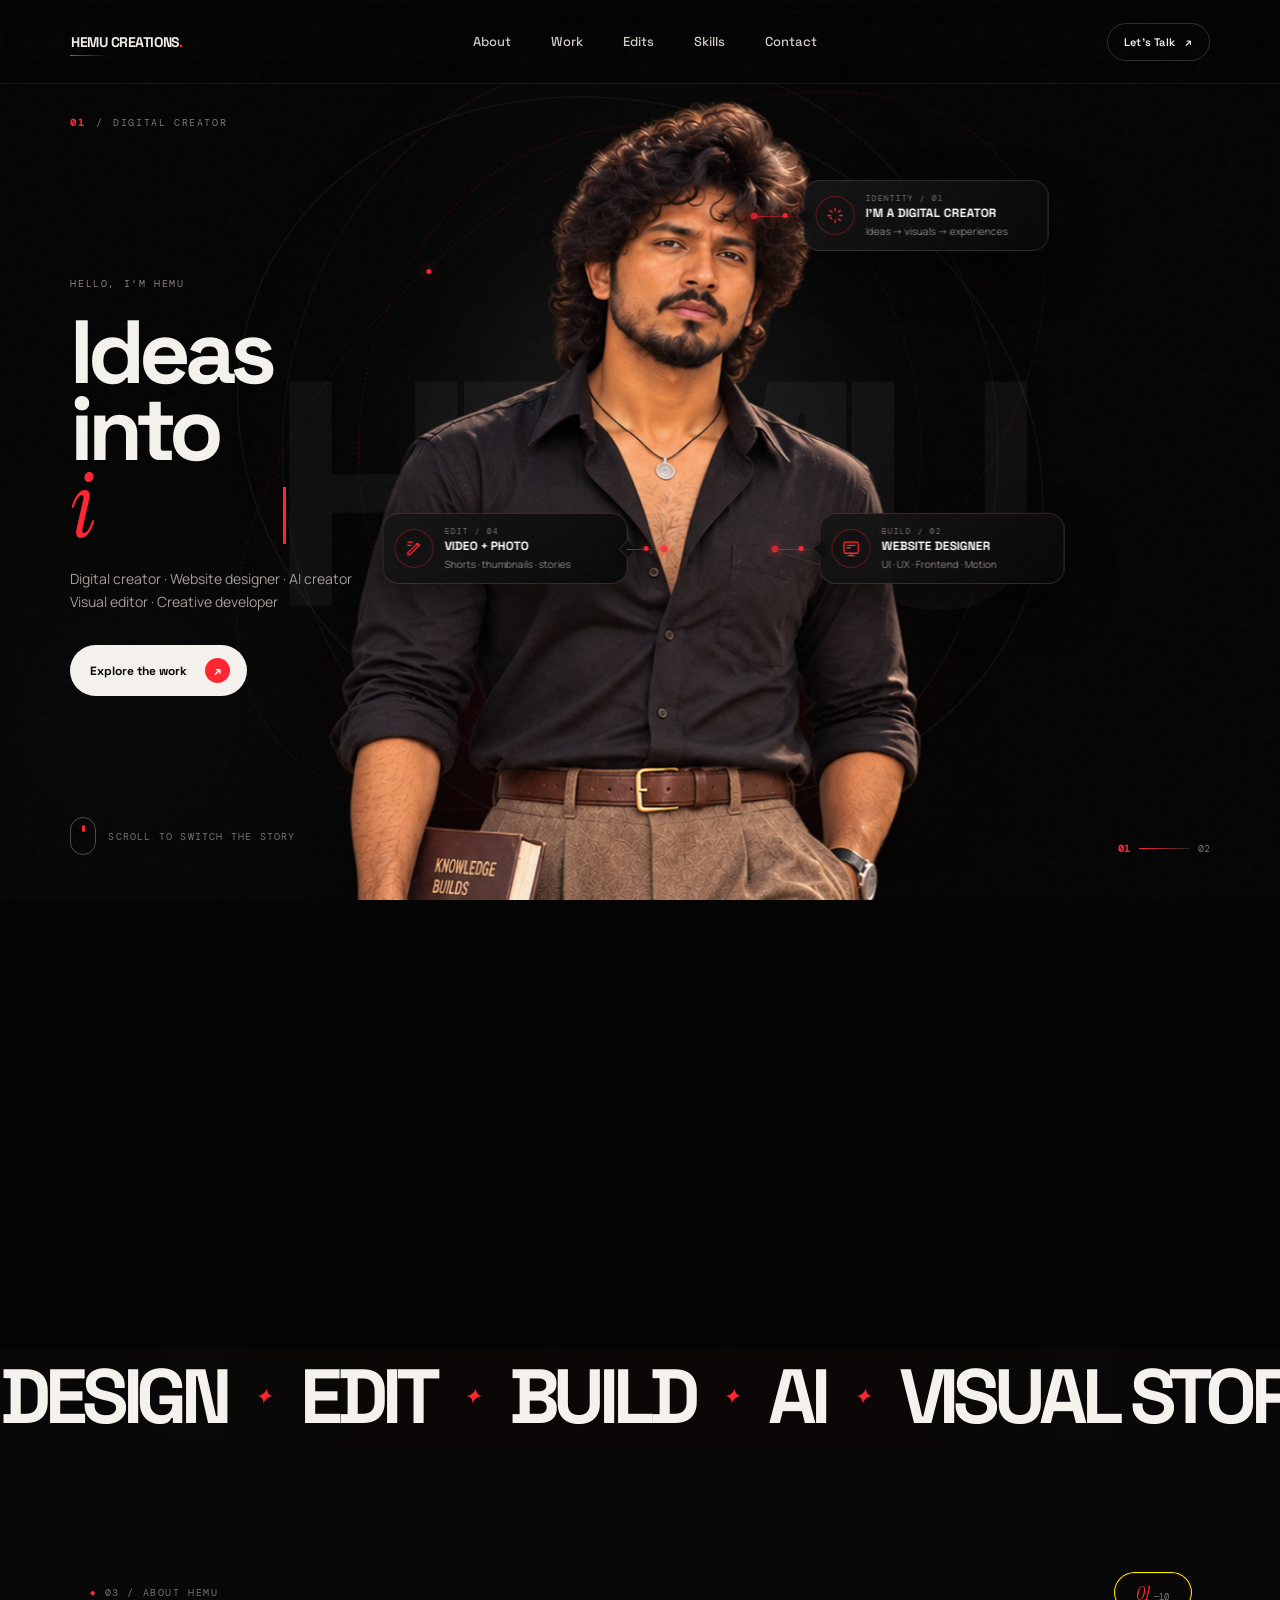
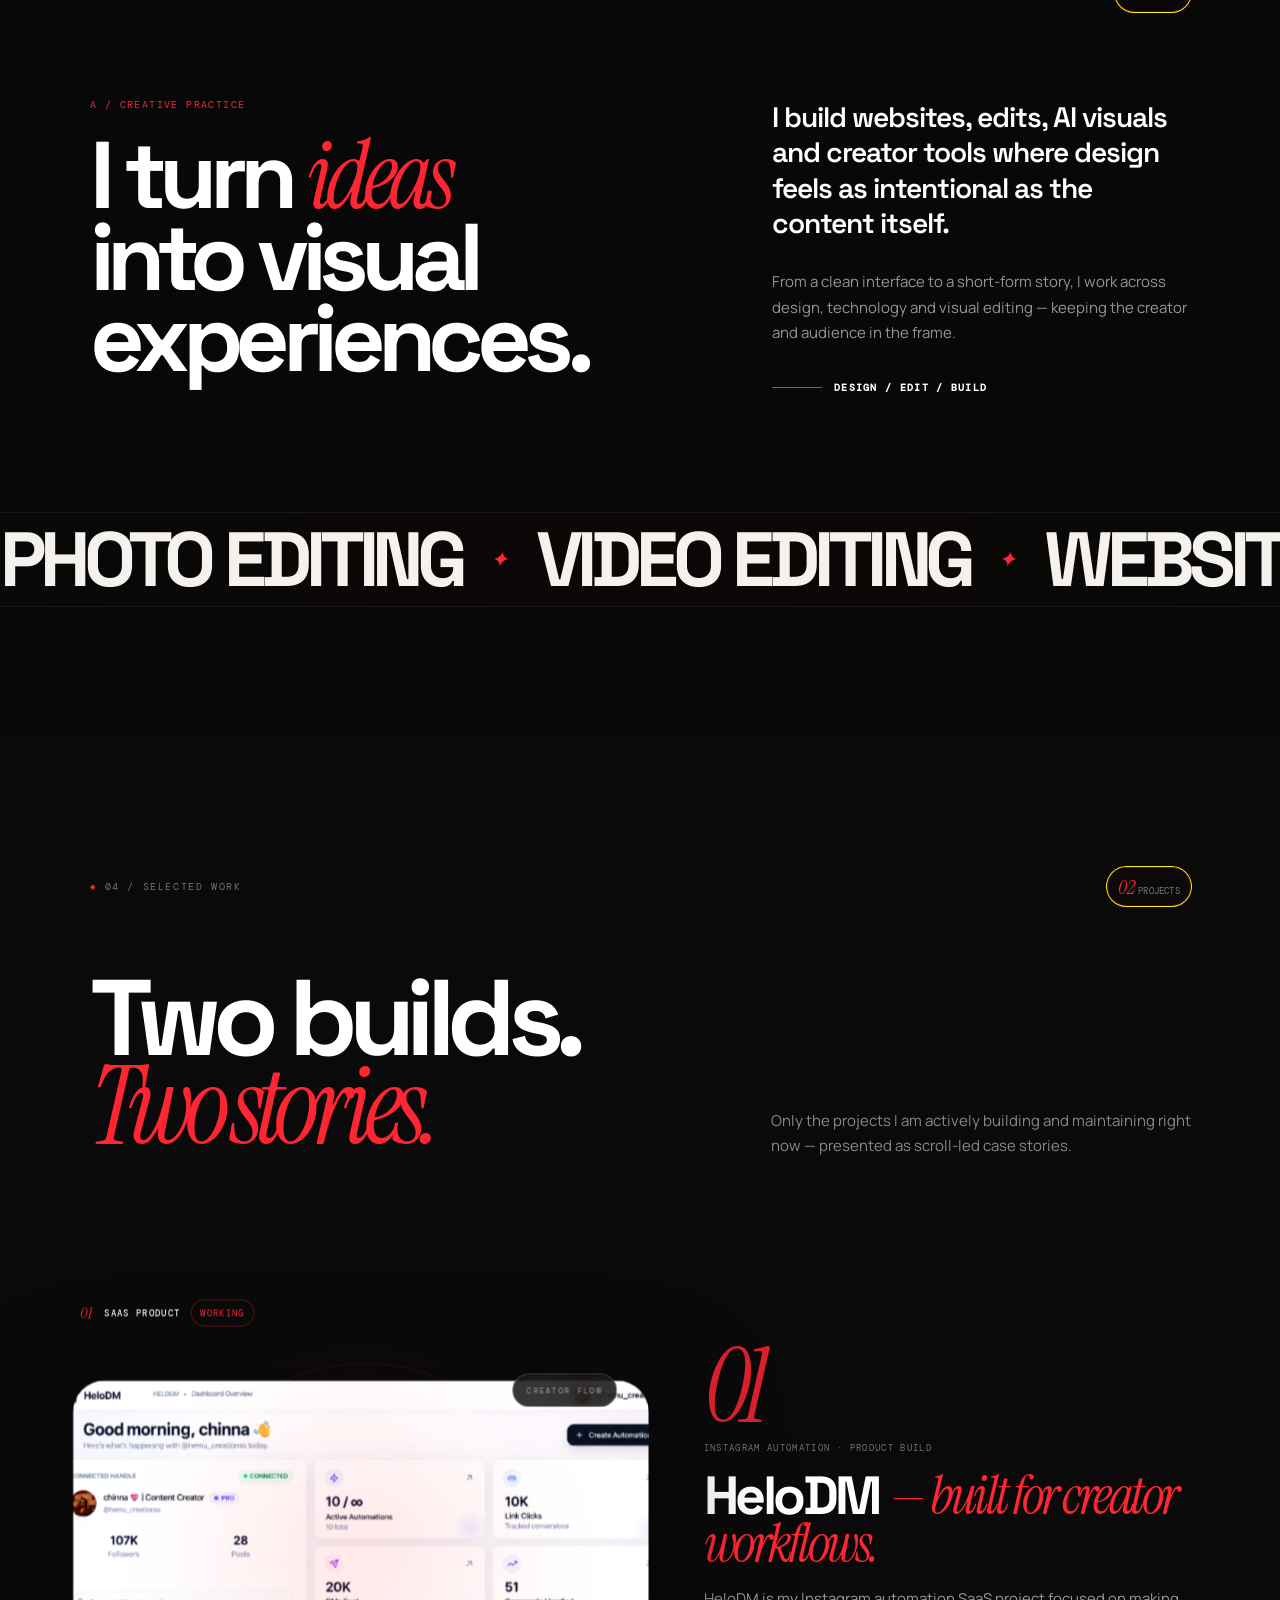
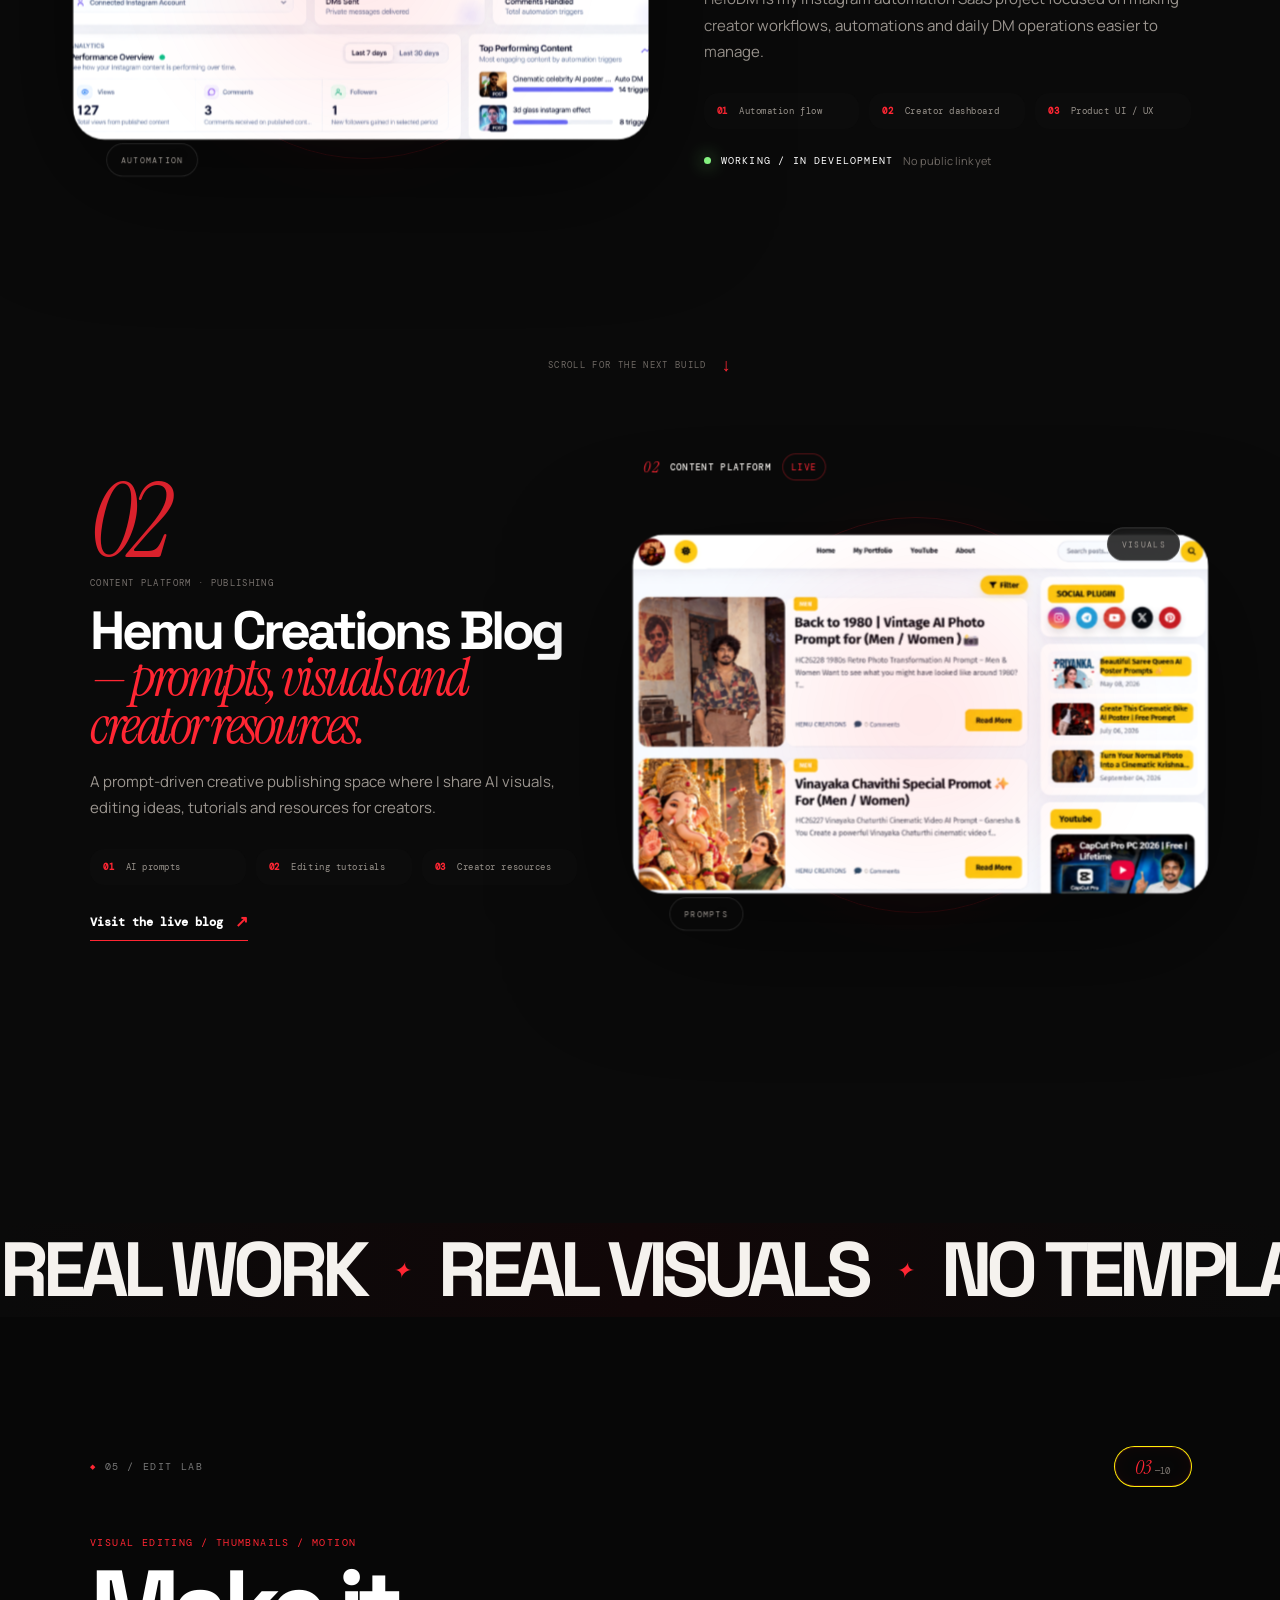
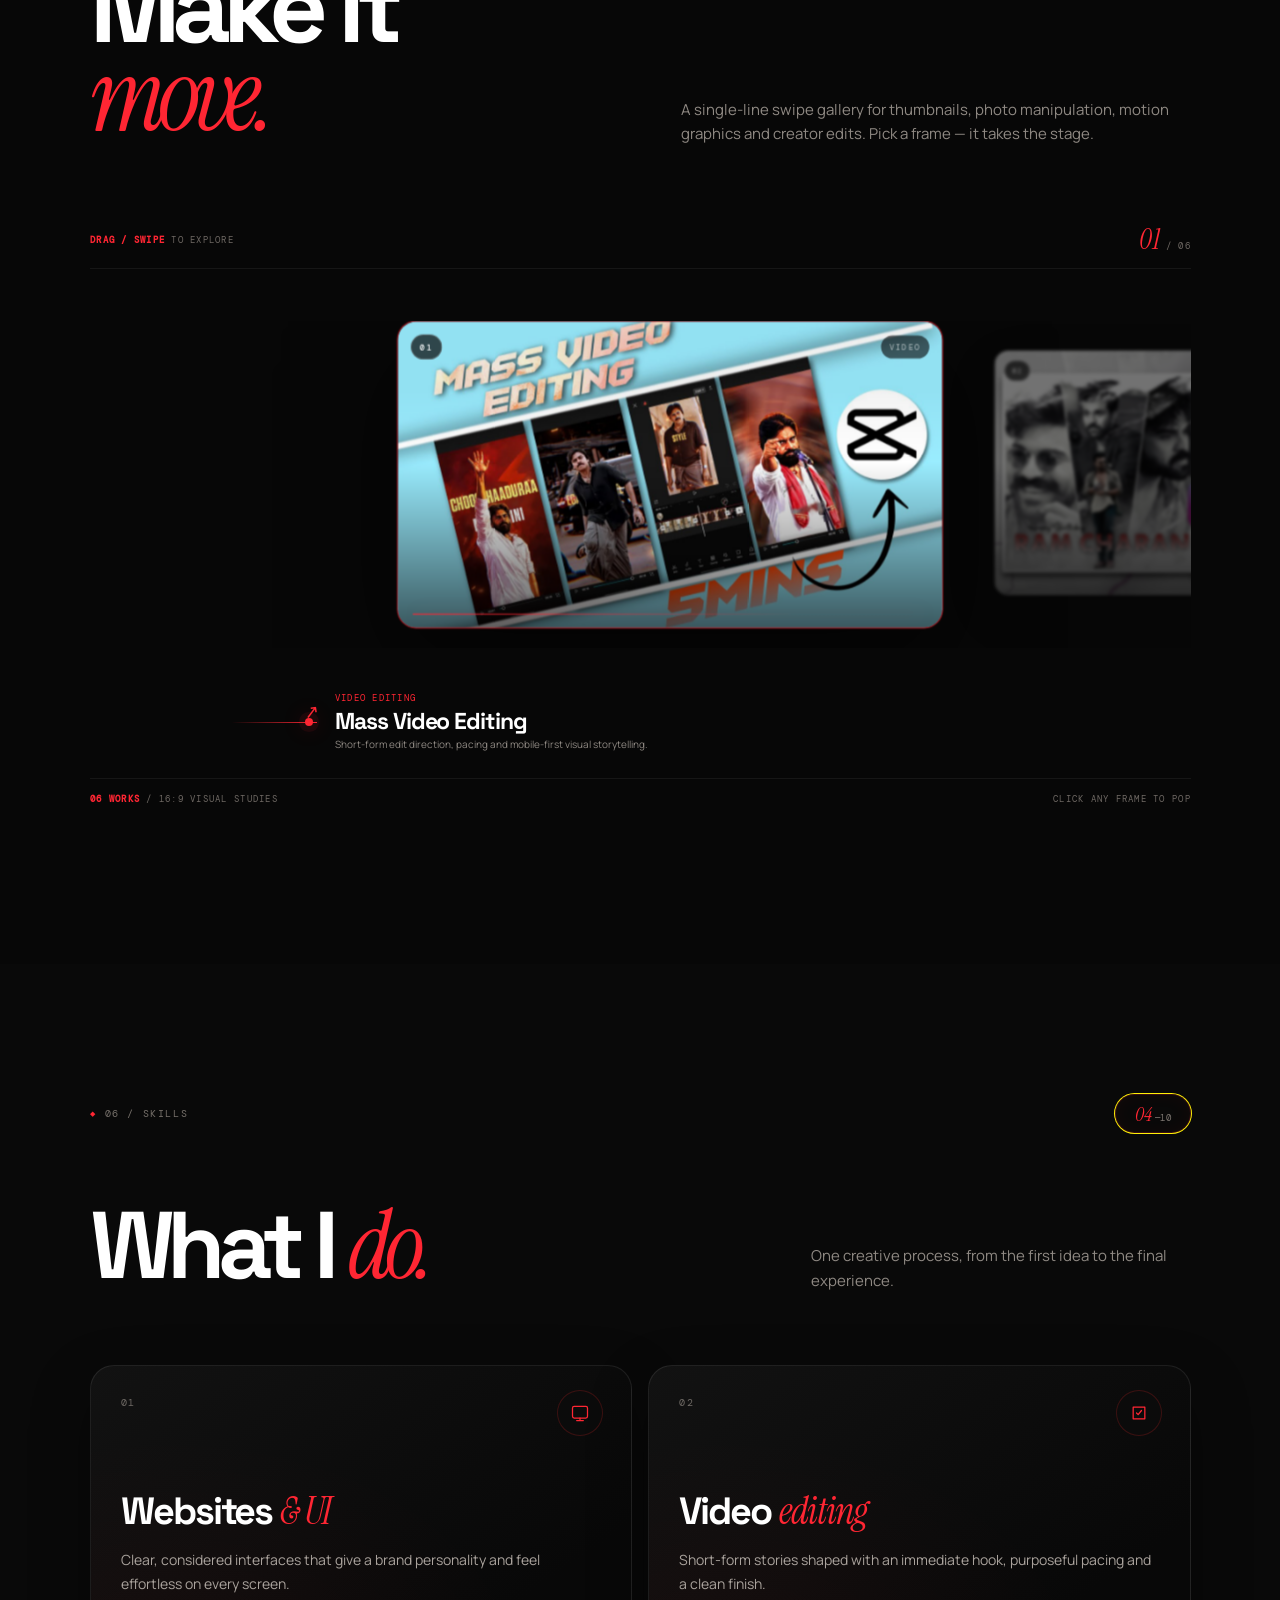
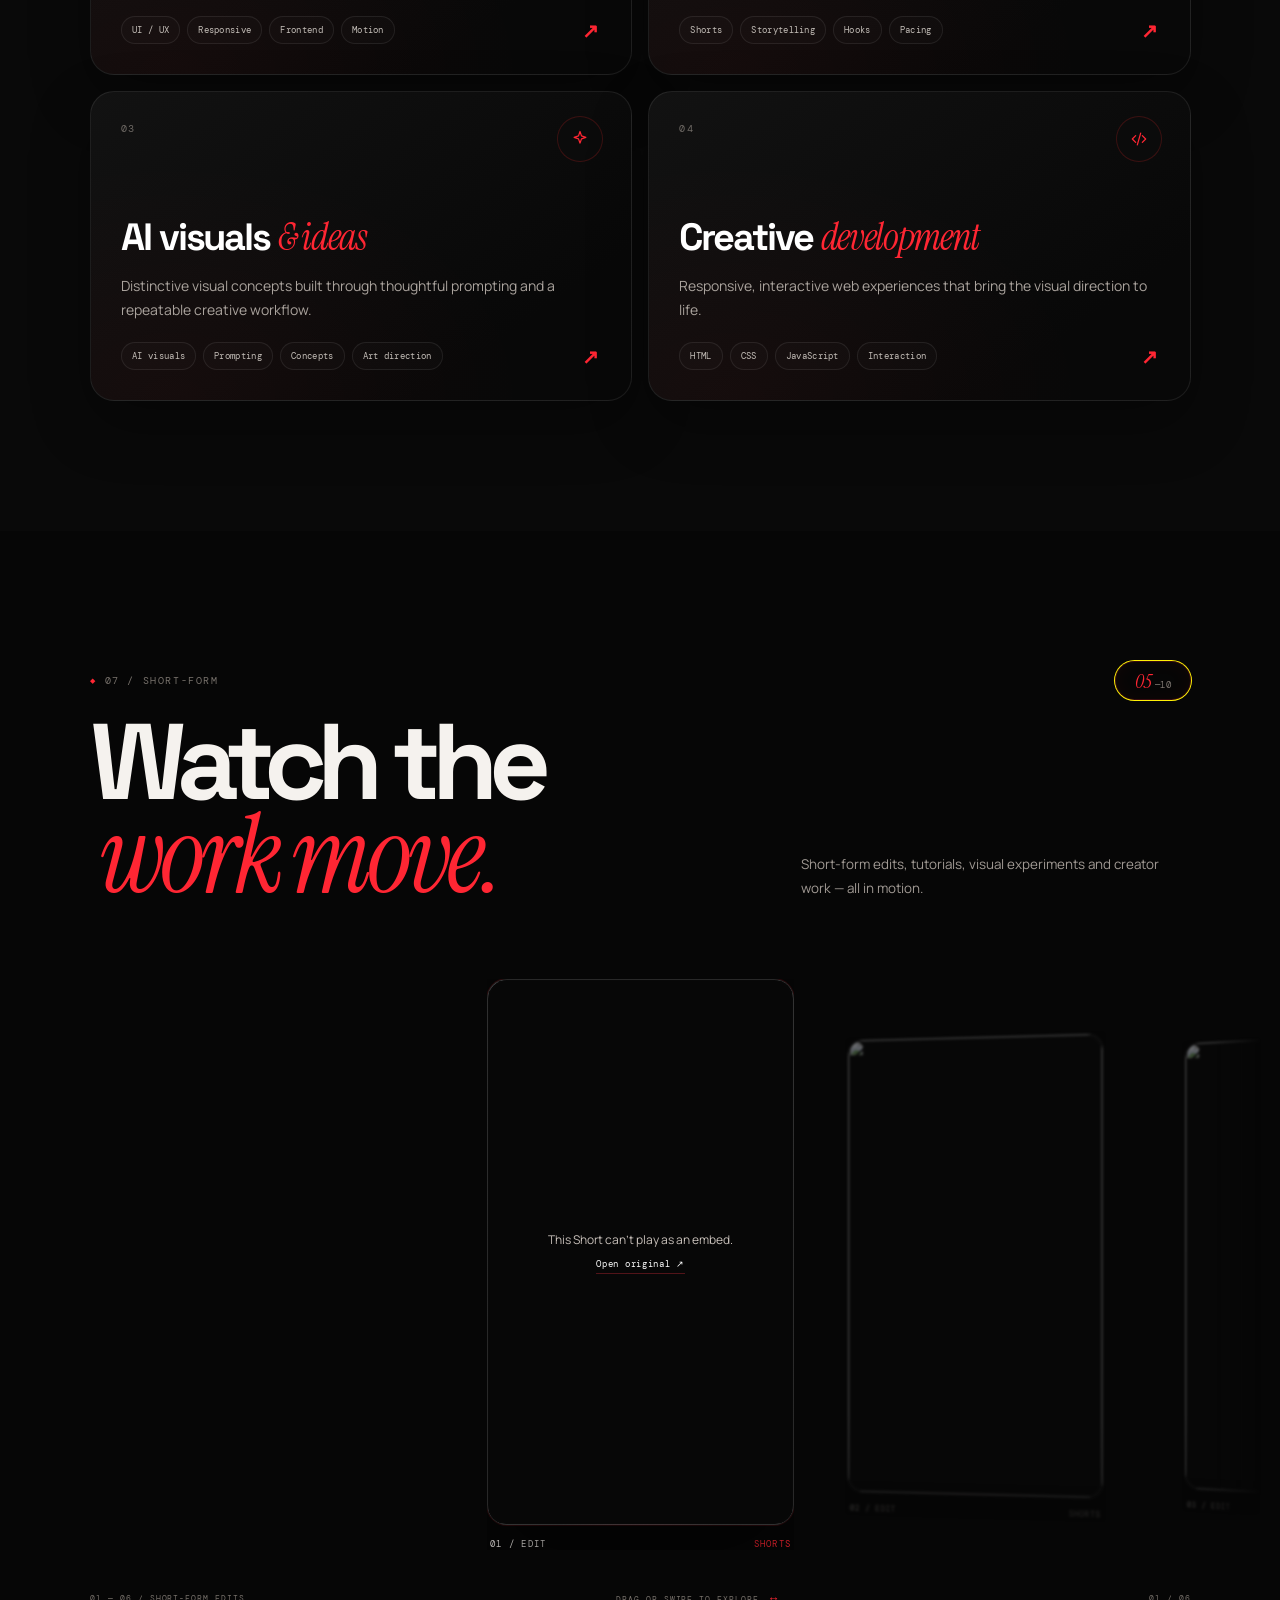
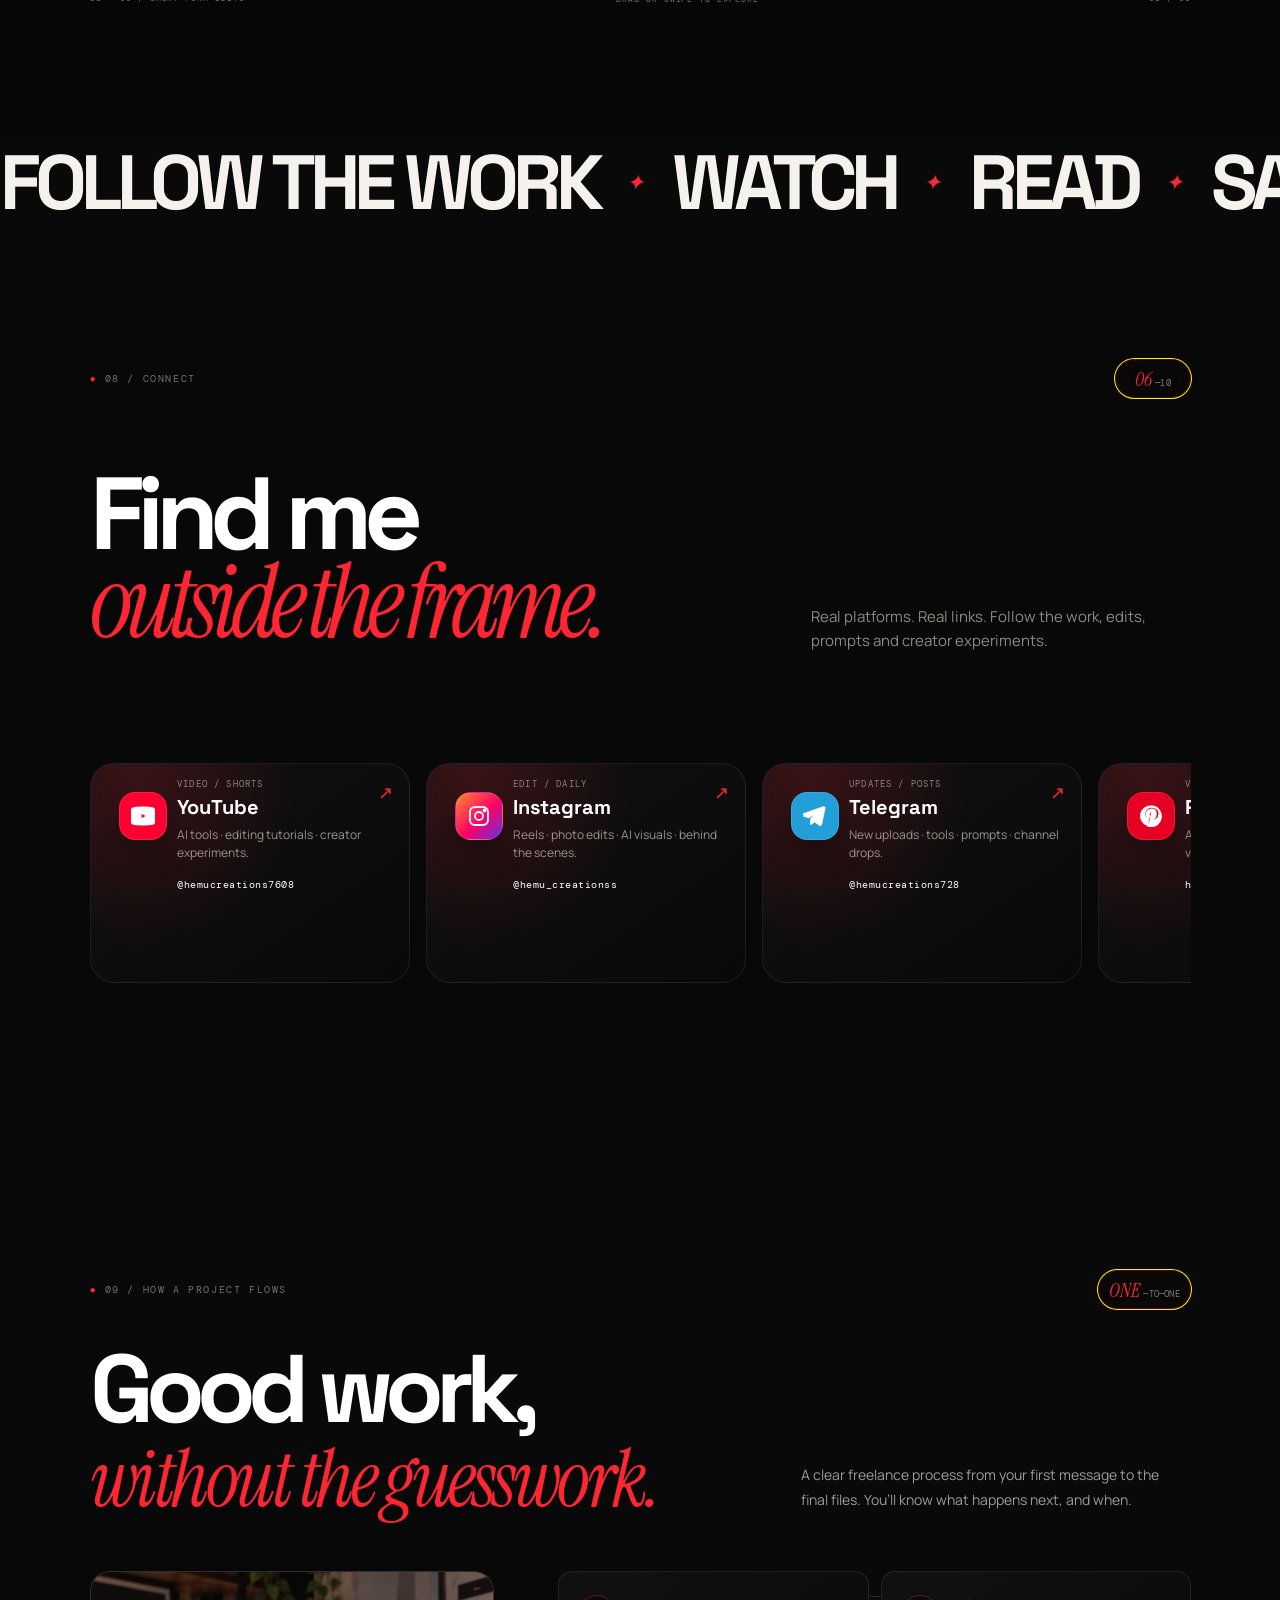
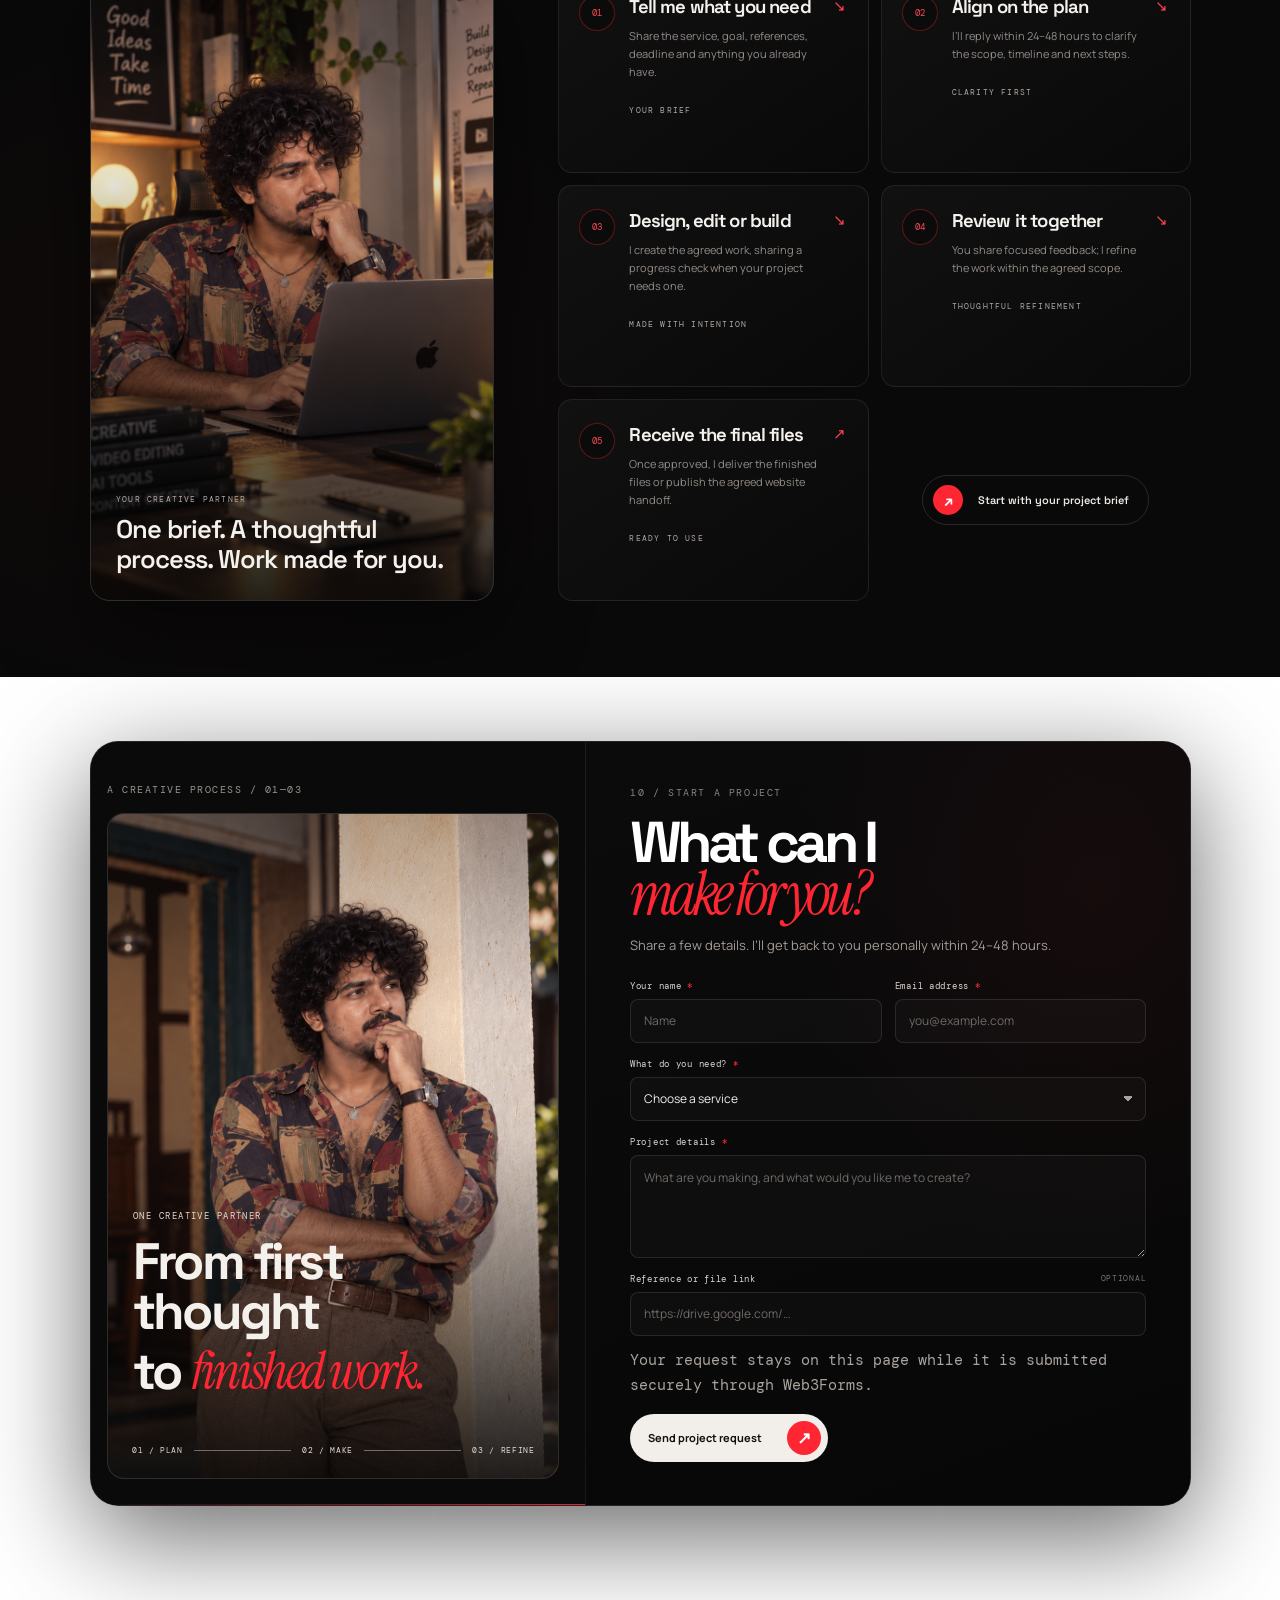
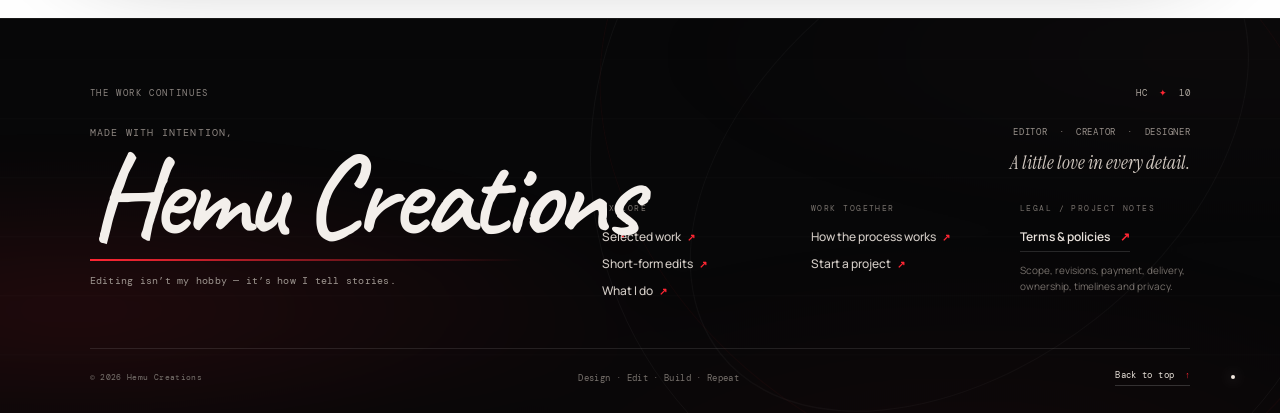
==== index.html @ 8eee7778 "Portfolio updated" ====
<!doctype html>
<html lang="en">
<head>
<meta charset="utf-8">
<meta name="viewport" content="width=device-width,initial-scale=1,viewport-fit=cover">
<meta name="referrer" content="strict-origin-when-cross-origin">
<meta name="theme-color" content="#070707">
<title>Hemu Creations — Digital Creator</title>
<link rel="preconnect" href="https://fonts.googleapis.com">
<link rel="preconnect" href="https://fonts.gstatic.com" crossorigin>
  <link href="https://fonts.googleapis.com/css2?family=Caveat:wght@500;600;700&family=DM+Mono:wght@400;500&family=Instrument+Serif:ital@0;1&family=Manrope:wght@400;500;600;700;800&family=Space+Grotesk:wght@400;500;600;700&display=swap" rel="stylesheet">
<link rel="stylesheet" href="style.css?v=20260928">
</head>
<body>
<div class="noise"></div>
<header class="nav">
  <a class="brand" href="#top" aria-label="Hemu Creations"><span class="brand-text">HEMU CREATIONS<i>.</i></span></a>
  <nav id="primaryNav"><a href="#about">About</a><a href="#work">Work</a><a href="#edits">Edits</a><a href="#skills">Skills</a><a href="#contact">Contact</a></nav>
  <a class="nav-cta magnetic" href="#contact">Let's Talk <span>↗</span></a>
  <button class="menu-btn" aria-label="Open menu" aria-controls="primaryNav" aria-expanded="false"><span></span><span></span></button>
</header>

<main id="top">
<section class="hero-wrap">
  <div class="hero">
    <div class="hero-grid"></div>
    <div class="hero-word word-one">HEMU</div>
    <div class="hero-word word-two">CREATIONS</div>

    <div class="hero-index">
      <b id="heroNo">01</b><span>/</span><span id="mode">DIGITAL CREATOR</span>
    </div>

    <div class="hero-orbit orbit-one"></div>
    <div class="hero-orbit orbit-two"></div>

    <div class="hero-copy copy-one">
      <span class="eyebrow">HELLO, I'M HEMU</span>
      <h1><span>Ideas</span><span>into</span><em id="heroTyping">visuals.</em><i></i></h1>
      <p>Digital creator · Website designer · AI creator<br>Visual editor · Creative developer</p>
      <a class="hero-btn magnetic" href="#work"><span>Explore the work</span><b>↗</b></a>
    </div>

    <div class="hero-copy copy-two">
      <span class="eyebrow">02 / VISUAL EDITOR</span>
      <h2><span>More than</span><em>just edits.</em></h2>
      <p>Stories, visuals and digital experiences built with detail — not templates.</p>
      <a class="hero-btn magnetic" href="#edits"><span>See the edits</span><b>↗</b></a>
    </div>

    <!-- One single cutout remains the only personal visual. Tags are children of this scene,
         so they travel with the cutout instead of being pinned to the viewport. -->
    <div class="person-track">
      <div class="person-aura"></div>
      <img class="person" src="assets/cutout.png" alt="Hemu full-body cutout">

      <div class="skill-pop pop-identity">
        <span class="pop-icon"><svg viewBox="0 0 24 24"><path d="M12 3v3M12 18v3M3 12h3M18 12h3M5.6 5.6l2.1 2.1M16.3 16.3l2.1 2.1M18.4 5.6l-2.1 2.1M7.7 16.3l-2.1-2.1"/></svg></span>
        <div><small>IDENTITY / 01</small><b>I'M A DIGITAL CREATOR</b><em>Ideas → visuals → experiences</em></div>
        <span class="pop-connector" aria-hidden="true"></span>
      </div>

      <div class="skill-pop pop-web">
        <span class="pop-icon"><svg viewBox="0 0 24 24"><rect x="3" y="4" width="18" height="14" rx="2"/><path d="M8 21h8M12 18v3M7 8h10M7 11h4"/></svg></span>
        <div><small>BUILD / 02</small><b>WEBSITE DESIGNER</b><em>UI · UX · Frontend · Motion</em></div>
        <span class="pop-connector" aria-hidden="true"></span>
      </div>

      <div class="skill-pop pop-ai">
        <span class="pop-icon"><svg viewBox="0 0 24 24"><path d="M12 3l1.8 5.2L19 10l-5.2 1.8L12 17l-1.8-5.2L5 10l5.2-1.8L12 3Z"/><path d="M19 16l.8 2.2L22 19l-2.2.8L19 22l-.8-2.2L16 19l2.2-.8L19 16Z"/></svg></span>
        <div><small>CREATE / 03</small><b>AI CREATOR</b><em>Prompts · AI visuals · concepts</em></div>
        <span class="pop-connector" aria-hidden="true"></span>
      </div>

      <div class="skill-pop pop-edit">
        <span class="pop-icon"><svg viewBox="0 0 24 24"><path d="M4 17.5V20h2.5L18.8 7.7l-2.5-2.5L4 17.5Z"/><path d="m14.8 6.2 2.5 2.5M4 4h6M4 8h4"/></svg></span>
        <div><small>EDIT / 04</small><b>VIDEO + PHOTO</b><em>Shorts · thumbnails · stories</em></div>
        <span class="pop-connector" aria-hidden="true"></span>
      </div>

      <div class="skill-pop pop-dev">
        <span class="pop-icon"><svg viewBox="0 0 24 24"><path d="m8 8-4 4 4 4M16 8l4 4-4 4M14 5l-4 14"/></svg></span>
        <div><small>BUILD / 05</small><b>CREATIVE DEVELOPER</b><em>Products · frontend · motion</em></div>
        <span class="pop-connector" aria-hidden="true"></span>
      </div>
    </div>

    <div class="scroll-hint">
      <span class="scroll-icon"><i></i></span>
      <span>SCROLL TO SWITCH THE STORY</span>
    </div>
    <div class="screen-counter"><b>01</b><i></i><span>02</span></div>
  </div>
</section>

<div class="global-marquee marquee-a" aria-hidden="true"><div class="marquee-track"><span>DESIGN</span><i>✦</i><span>EDIT</span><i>✦</i><span>BUILD</span><i>✦</i><span>AI</span><i>✦</i><span>VISUAL STORY</span><i>✦</i><span>DESIGN</span><i>✦</i><span>EDIT</span><i>✦</i><span>BUILD</span><i>✦</i><span>AI</span><i>✦</i></div></div>

<section id="about" class="section about reveal-section">
  <div class="section-top"><span>03 / ABOUT HEMU</span><b><i>01</i><small>—10</small></b></div>
  <div class="about-grid">
    <div class="statement"><span class="red-index">A / CREATIVE PRACTICE</span><h2 class="split-title">I turn <em>ideas</em><br>into visual<br>experiences.</h2></div>
    <div class="about-copy"><p class="lead">I build websites, edits, AI visuals and creator tools where design feels as intentional as the content itself.</p><p>From a clean interface to a short-form story, I work across design, technology and visual editing — keeping the creator and audience in the frame.</p><div class="mini-line"><span></span><b>DESIGN / EDIT / BUILD</b></div></div>
  </div>
  <div class="about-marquee global-width-marquee" aria-label="Hemu Creations disciplines">
  <div class="about-marquee-track">
    <span>PHOTO EDITING</span><i>✦</i>
    <span>VIDEO EDITING</span><i>✦</i>
    <span>WEBSITE DESIGN</span><i>✦</i>
    <span>AI CREATION</span><i>✦</i>
    <span>CREATIVE DEVELOPMENT</span><i>✦</i>
    <span>PHOTO EDITING</span><i>✦</i>
    <span>VIDEO EDITING</span><i>✦</i>
    <span>WEBSITE DESIGN</span><i>✦</i>
    <span>AI CREATION</span><i>✦</i>
    <span>CREATIVE DEVELOPMENT</span><i>✦</i>
  </div>
</div>
</section>

<section id="work" class="section work project-section reveal-section">
  <div class="section-top"><span>04 / SELECTED WORK</span><b><i>02</i><small>PROJECTS</small></b></div>
  <div class="work-heading project-heading"><h2>Two builds.<br><em>Two stories.</em></h2><p>Only the projects I am actively building and maintaining right now — presented as scroll-led case stories.</p></div>

  <div class="project-stories" aria-label="Selected projects">
    <article class="project-story project-story-dark reveal-item" data-project="helodm">
      <div class="project-story-visual">
        <div class="project-kicker"><span>01</span><b>SAAS PRODUCT</b><i>WORKING</i></div>
        <div class="project-orbit"></div>
        <div class="project-float project-float-a">AUTOMATION</div>
        <div class="project-float project-float-b">CREATOR FLOW</div>
        <img src="assets/project-helodm.png" alt="HeloDM dashboard project" loading="lazy">
        <div class="project-visual-glow"></div>
      </div>
      <div class="project-story-copy">
        <div class="project-number">01</div>
        <small>INSTAGRAM AUTOMATION · PRODUCT BUILD</small>
        <h3>HeloDM <em>— built for creator workflows.</em></h3>
        <p>HeloDM is my Instagram automation SaaS project focused on making creator workflows, automations and daily DM operations easier to manage.</p>
        <div class="project-points">
          <span><b>01</b> Automation flow</span>
          <span><b>02</b> Creator dashboard</span>
          <span><b>03</b> Product UI / UX</span>
        </div>
        <div class="project-status"><span class="status-dot"></span><b>WORKING / IN DEVELOPMENT</b><small>No public link yet</small></div>
      </div>
    </article>

    <div class="project-divider" aria-hidden="true"><span>SCROLL FOR THE NEXT BUILD</span><i>↓</i></div>

    <article class="project-story project-story-light reveal-item" data-project="blog">
      <div class="project-story-copy">
        <div class="project-number">02</div>
        <small>CONTENT PLATFORM · PUBLISHING</small>
        <h3>Hemu Creations Blog <em>— prompts, visuals and creator resources.</em></h3>
        <p>A prompt-driven creative publishing space where I share AI visuals, editing ideas, tutorials and resources for creators.</p>
        <div class="project-points">
          <span><b>01</b> AI prompts</span>
          <span><b>02</b> Editing tutorials</span>
          <span><b>03</b> Creator resources</span>
        </div>
        <a class="project-link" href="https://hemucreationss.blogspot.com/" target="_blank" rel="noreferrer">Visit the live blog <span>↗</span></a>
      </div>
      <div class="project-story-visual">
        <div class="project-kicker"><span>02</span><b>CONTENT PLATFORM</b><i>LIVE</i></div>
        <div class="project-orbit"></div>
        <div class="project-float project-float-a">PROMPTS</div>
        <div class="project-float project-float-b">VISUALS</div>
        <img src="assets/project-blog.png" alt="Hemu Creations Blog project" loading="lazy">
        <div class="project-visual-glow"></div>
      </div>
    </article>
  </div>
</section>

<div class="global-marquee marquee-b" aria-hidden="true"><div class="marquee-track reverse"><span>REAL WORK</span><i>✦</i><span>REAL VISUALS</span><i>✦</i><span>NO TEMPLATES</span><i>✦</i><span>JUST IDEAS</span><i>✦</i><span>REAL WORK</span><i>✦</i><span>REAL VISUALS</span><i>✦</i><span>NO TEMPLATES</span><i>✦</i></div></div>

<section id="edits" class="section edit-lab reveal-section">
  <div class="section-top"><span>05 / EDIT LAB</span><b><i>03</i><small>—10</small></b></div>

  <div class="edit-head thumb-edit-head">
    <div>
      <span class="red-index">VISUAL EDITING / THUMBNAILS / MOTION</span>
      <h2>Make it<br><em>move.</em></h2>
    </div>
    <p>A single-line swipe gallery for thumbnails, photo manipulation, motion graphics and creator edits. Pick a frame — it takes the stage.</p>
  </div>

  <div class="thumb-swiper" id="thumbSwiper" aria-label="Hemu Creations visual edit gallery">
    <div class="thumb-swiper-topline">
      <span><b>DRAG / SWIPE</b> TO EXPLORE</span>
      <span class="thumb-swiper-status"><i id="thumbStageIndex">01</i><small>/ 06</small></span>
    </div>

    <div class="thumb-deck-wrap">
      <div class="thumb-deck" id="thumbDeck" tabindex="0" role="list" aria-label="Visual edit cards">
        <button class="thumb-swipe-card is-active" type="button" role="listitem"
          data-index="0" data-label="VIDEO EDITING" data-title="Mass Video Editing"
          data-copy="Short-form edit direction, pacing and mobile-first visual storytelling."
          data-src="assets/thumb-mass-video.jpg" data-alt="Mass video editing thumbnail">
          <span class="thumb-swipe-meta"><b>01</b><i>VIDEO</i></span>
          <span class="thumb-swipe-image"><img src="assets/thumb-mass-video.jpg" alt="Mass video editing thumbnail" loading="lazy"></span>
          <span class="thumb-swipe-shine" aria-hidden="true"></span>
        </button>

        <button class="thumb-swipe-card" type="button" role="listitem"
          data-index="1" data-label="PHOTO MANIPULATION" data-title="Black & White Collage"
          data-copy="Photo composition, collage direction and editorial image treatment."
          data-src="assets/thumb-ram-charan.jpg" data-alt="Black and white collage thumbnail">
          <span class="thumb-swipe-meta"><b>02</b><i>PHOTO</i></span>
          <span class="thumb-swipe-image"><img src="assets/thumb-ram-charan.jpg" alt="Black and white collage thumbnail" loading="lazy"></span>
          <span class="thumb-swipe-shine" aria-hidden="true"></span>
        </button>

        <button class="thumb-swipe-card" type="button" role="listitem"
          data-index="2" data-label="COLLAGE PHOTO" data-title="Collage Photo"
          data-copy="Layered photo storytelling with bold type, composition and platform energy."
          data-src="assets/thumb-collage-photo.jpg" data-alt="Collage photo thumbnail">
          <span class="thumb-swipe-meta"><b>03</b><i>PHOTO</i></span>
          <span class="thumb-swipe-image"><img src="assets/thumb-collage-photo.jpg" alt="Collage photo thumbnail" loading="lazy"></span>
          <span class="thumb-swipe-shine" aria-hidden="true"></span>
        </button>

        <button class="thumb-swipe-card" type="button" role="listitem"
          data-index="3" data-label="MOTION / ALIGHT MOTION" data-title="Import XML"
          data-copy="Motion graphics, app workflow visuals and tutorial-led visual hierarchy."
          data-src="assets/thumb-xml-motion.jpg" data-alt="Import XML in Alight Motion thumbnail">
          <span class="thumb-swipe-meta"><b>04</b><i>MOTION</i></span>
          <span class="thumb-swipe-image"><img src="assets/thumb-xml-motion.jpg" alt="Import XML in Alight Motion thumbnail" loading="lazy"></span>
          <span class="thumb-swipe-shine" aria-hidden="true"></span>
        </button>

        <button class="thumb-swipe-card" type="button" role="listitem"
          data-index="4" data-label="CINEMATIC POSTER" data-title="Telugu Tutorial"
          data-copy="Thumbnail direction built to make the lesson instantly understandable."
          data-src="assets/thumb-cinematic-poster.jpg" data-alt="Cinematic poster Telugu tutorial thumbnail">
          <span class="thumb-swipe-meta"><b>05</b><i>THUMBNAIL</i></span>
          <span class="thumb-swipe-image"><img src="assets/thumb-cinematic-poster.jpg" alt="Cinematic poster Telugu tutorial thumbnail" loading="lazy"></span>
          <span class="thumb-swipe-shine" aria-hidden="true"></span>
        </button>

        <button class="thumb-swipe-card" type="button" role="listitem"
          data-index="5" data-label="CREATOR TUTORIAL" data-title="CapCut Pro for PC"
          data-copy="High-contrast tutorial packaging with a clear hook and instant topic recognition."
          data-src="assets/thumb-capcut-pc.jpg" data-alt="CapCut Pro free for PC thumbnail">
          <span class="thumb-swipe-meta"><b>06</b><i>THUMBNAIL</i></span>
          <span class="thumb-swipe-image"><img src="assets/thumb-capcut-pc.jpg" alt="CapCut Pro free for PC thumbnail" loading="lazy"></span>
          <span class="thumb-swipe-shine" aria-hidden="true"></span>
        </button>
      </div>
    </div>

    <div class="thumb-focus-readout" aria-live="polite">
      <div class="thumb-focus-visual">
        <span class="thumb-focus-dot"></span>
        <span class="thumb-focus-arrow" aria-hidden="true">↗</span>
      </div>
      <div>
        <small id="thumbStageLabel">VIDEO EDITING</small>
        <h3 id="thumbStageTitle">Mass Video Editing</h3>
        <p id="thumbStageCopy">Short-form edit direction, pacing and mobile-first visual storytelling.</p>
      </div>
    </div>

    <div class="thumb-swipe-footer">
      <span><b>06 WORKS</b> / 16:9 VISUAL STUDIES</span>
      <span>CLICK ANY FRAME TO POP</span>
    </div>
  </div>
</section>

<div class="thumb-modal" id="thumbModal" aria-hidden="true">
  <div class="thumb-modal-backdrop" data-close-modal></div>
  <div class="thumb-modal-dialog" role="dialog" aria-modal="true" aria-labelledby="thumbModalTitle">
    <button class="thumb-modal-close" id="thumbModalClose" type="button" aria-label="Close thumbnail preview">×</button>
    <div class="thumb-modal-frame">
      <div class="thumb-modal-media">
        <img id="thumbModalImage" src="assets/thumb-mass-video.jpg" alt="">
        <span class="thumb-modal-index" id="thumbModalIndex">01 / 06</span>
      </div>
      <div class="thumb-modal-callout">
        <span class="thumb-modal-line" aria-hidden="true"></span>
        <span class="thumb-modal-arrow" aria-hidden="true">↗</span>
        <small id="thumbModalLabel">VIDEO EDITING</small>
        <h3 id="thumbModalTitle">Mass Video Editing</h3>
        <p id="thumbModalCopy">Short-form edit direction, pacing and mobile-first visual storytelling.</p>
      </div>
    </div>
  </div>
</div>

<section id="skills" class="section skills reveal-section">
  <div class="section-top"><span>06 / SKILLS</span><b><i>04</i><small>—10</small></b></div>
  <div class="skills-heading"><h2>What I <em>do.</em></h2><p>One creative process, from the first idea to the final experience.</p></div>
  <div class="skill-list">
    <article class="skill-card"><span class="skill-index">01</span><div class="skill-icon"><svg viewBox="0 0 24 24"><rect x="3" y="4" width="18" height="14" rx="2"/><path d="M8 21h8M12 18v3"/></svg></div><div class="skill-card-copy"><h3>Websites <em>&amp; UI</em></h3><p>Clear, considered interfaces that give a brand personality and feel effortless on every screen.</p><div class="skill-tags"><span>UI / UX</span><span>Responsive</span><span>Frontend</span><span>Motion</span></div></div><b class="skill-arrow" aria-hidden="true">↗</b></article>
    <article class="skill-card"><span class="skill-index">02</span><div class="skill-icon"><svg viewBox="0 0 24 24"><path d="M5 5h14v14H5z"/><path d="m9 12 2 2 4-5"/></svg></div><div class="skill-card-copy"><h3>Video <em>editing</em></h3><p>Short-form stories shaped with an immediate hook, purposeful pacing and a clean finish.</p><div class="skill-tags"><span>Shorts</span><span>Storytelling</span><span>Hooks</span><span>Pacing</span></div></div><b class="skill-arrow" aria-hidden="true">↗</b></article>
    <article class="skill-card"><span class="skill-index">03</span><div class="skill-icon"><svg viewBox="0 0 24 24"><path d="M12 3l1.8 5.2L19 10l-5.2 1.8L12 17l-1.8-5.2L5 10l5.2-1.8L12 3Z"/></svg></div><div class="skill-card-copy"><h3>AI visuals <em>&amp; ideas</em></h3><p>Distinctive visual concepts built through thoughtful prompting and a repeatable creative workflow.</p><div class="skill-tags"><span>AI visuals</span><span>Prompting</span><span>Concepts</span><span>Art direction</span></div></div><b class="skill-arrow" aria-hidden="true">↗</b></article>
    <article class="skill-card"><span class="skill-index">04</span><div class="skill-icon"><svg viewBox="0 0 24 24"><path d="m8 8-4 4 4 4M16 8l4 4-4 4M14 5l-4 14"/></svg></div><div class="skill-card-copy"><h3>Creative <em>development</em></h3><p>Responsive, interactive web experiences that bring the visual direction to life.</p><div class="skill-tags"><span>HTML</span><span>CSS</span><span>JavaScript</span><span>Interaction</span></div></div><b class="skill-arrow" aria-hidden="true">↗</b></article>
  </div>
</section>

<section class="section reels reveal-section" id="reels">
  <div class="section-top"><span>07 / SHORT-FORM</span><b><i>05</i><small>—10</small></b></div>
  <div class="reel-heading"><h2>Watch the <em>work move.</em></h2><p>Short-form edits, tutorials, visual experiments and creator work — all in motion.</p></div>
  <p class="reel-local-notice" id="reelLocalNotice" hidden>For YouTube playback, open <strong>Open Preview.cmd</strong> in the portfolio folder. Videos cannot play from a <code>file://</code> page.</p>
  <div class="reel-showcase" id="reelShowcase">
    <div class="reel-rail-wrap">
      <div class="reel-rail" id="reelRail" aria-label="Short-form video reel. Swipe, scroll, or drag to browse.">
        <article class="reel-card is-active" data-reel-index="0" tabindex="0" aria-label="Short 01, edit">
          <div class="reel-media"><img class="reel-poster" src="https://img.youtube.com/vi/G8zSBKCsPWw/mqdefault.jpg" alt="" loading="lazy"><div class="reel-player" id="reelPlayer01" data-video-id="G8zSBKCsPWw"></div><div class="reel-error" hidden><span>This Short can’t play as an embed.</span><a href="https://www.youtube.com/shorts/G8zSBKCsPWw" target="_blank" rel="noopener noreferrer">Open original ↗</a></div><button class="reel-sound" type="button" aria-label="Unmute active video" aria-pressed="false"><svg class="icon-mute" viewBox="0 0 24 24" aria-hidden="true"><path d="M4 9v6h4l5 4V5L8 9H4Z"/><path d="m17 9 4 6m0-6-4 6"/></svg><svg class="icon-unmute" viewBox="0 0 24 24" aria-hidden="true"><path d="M4 9v6h4l5 4V5L8 9H4Z"/><path d="M17 9a4 4 0 0 1 0 6m2.5-8.5a7.5 7.5 0 0 1 0 11"/></svg></button></div>
          <div class="reel-caption"><span>01 / EDIT</span><b>SHORTS</b></div>
        </article>
        <article class="reel-card" data-reel-index="1" tabindex="0" aria-label="Short 02, edit">
          <div class="reel-media"><img class="reel-poster" src="https://img.youtube.com/vi/rcc5_30PG1A/mqdefault.jpg" alt="" loading="lazy"><div class="reel-player" id="reelPlayer02" data-video-id="rcc5_30PG1A"></div><div class="reel-error" hidden><span>This Short can’t play as an embed.</span><a href="https://www.youtube.com/shorts/rcc5_30PG1A" target="_blank" rel="noopener noreferrer">Open original ↗</a></div><button class="reel-sound" type="button" aria-label="Unmute active video" aria-pressed="false"><svg class="icon-mute" viewBox="0 0 24 24" aria-hidden="true"><path d="M4 9v6h4l5 4V5L8 9H4Z"/><path d="m17 9 4 6m0-6-4 6"/></svg><svg class="icon-unmute" viewBox="0 0 24 24" aria-hidden="true"><path d="M4 9v6h4l5 4V5L8 9H4Z"/><path d="M17 9a4 4 0 0 1 0 6m2.5-8.5a7.5 7.5 0 0 1 0 11"/></svg></button></div>
          <div class="reel-caption"><span>02 / EDIT</span><b>SHORTS</b></div>
        </article>
        <article class="reel-card" data-reel-index="2" tabindex="0" aria-label="Short 03, edit">
          <div class="reel-media"><img class="reel-poster" src="https://img.youtube.com/vi/5wsI9PjjAu8/mqdefault.jpg" alt="" loading="lazy"><div class="reel-player" id="reelPlayer03" data-video-id="5wsI9PjjAu8"></div><div class="reel-error" hidden><span>This Short can’t play as an embed.</span><a href="https://www.youtube.com/shorts/5wsI9PjjAu8" target="_blank" rel="noopener noreferrer">Open original ↗</a></div><button class="reel-sound" type="button" aria-label="Unmute active video" aria-pressed="false"><svg class="icon-mute" viewBox="0 0 24 24" aria-hidden="true"><path d="M4 9v6h4l5 4V5L8 9H4Z"/><path d="m17 9 4 6m0-6-4 6"/></svg><svg class="icon-unmute" viewBox="0 0 24 24" aria-hidden="true"><path d="M4 9v6h4l5 4V5L8 9H4Z"/><path d="M17 9a4 4 0 0 1 0 6m2.5-8.5a7.5 7.5 0 0 1 0 11"/></svg></button></div>
          <div class="reel-caption"><span>03 / EDIT</span><b>SHORTS</b></div>
        </article>
        <article class="reel-card" data-reel-index="3" tabindex="0" aria-label="Short 04, edit">
          <div class="reel-media"><img class="reel-poster" src="https://img.youtube.com/vi/232rB7Vb30A/mqdefault.jpg" alt="" loading="lazy"><div class="reel-player" id="reelPlayer04" data-video-id="232rB7Vb30A"></div><div class="reel-error" hidden><span>This Short can’t play as an embed.</span><a href="https://www.youtube.com/shorts/232rB7Vb30A" target="_blank" rel="noopener noreferrer">Open original ↗</a></div><button class="reel-sound" type="button" aria-label="Unmute active video" aria-pressed="false"><svg class="icon-mute" viewBox="0 0 24 24" aria-hidden="true"><path d="M4 9v6h4l5 4V5L8 9H4Z"/><path d="m17 9 4 6m0-6-4 6"/></svg><svg class="icon-unmute" viewBox="0 0 24 24" aria-hidden="true"><path d="M4 9v6h4l5 4V5L8 9H4Z"/><path d="M17 9a4 4 0 0 1 0 6m2.5-8.5a7.5 7.5 0 0 1 0 11"/></svg></button></div>
          <div class="reel-caption"><span>04 / EDIT</span><b>SHORTS</b></div>
        </article>
        <article class="reel-card" data-reel-index="4" tabindex="0" aria-label="Short 05, edit">
          <div class="reel-media"><img class="reel-poster" src="https://img.youtube.com/vi/UU7cnXC7mNI/mqdefault.jpg" alt="" loading="lazy"><div class="reel-player" id="reelPlayer05" data-video-id="UU7cnXC7mNI"></div><div class="reel-error" hidden><span>This Short can’t play as an embed.</span><a href="https://www.youtube.com/shorts/UU7cnXC7mNI" target="_blank" rel="noopener noreferrer">Open original ↗</a></div><button class="reel-sound" type="button" aria-label="Unmute active video" aria-pressed="false"><svg class="icon-mute" viewBox="0 0 24 24" aria-hidden="true"><path d="M4 9v6h4l5 4V5L8 9H4Z"/><path d="m17 9 4 6m0-6-4 6"/></svg><svg class="icon-unmute" viewBox="0 0 24 24" aria-hidden="true"><path d="M4 9v6h4l5 4V5L8 9H4Z"/><path d="M17 9a4 4 0 0 1 0 6m2.5-8.5a7.5 7.5 0 0 1 0 11"/></svg></button></div>
          <div class="reel-caption"><span>05 / EDIT</span><b>SHORTS</b></div>
        </article>
        <article class="reel-card" data-reel-index="5" tabindex="0" aria-label="Short 06, edit">
          <div class="reel-media"><img class="reel-poster" src="https://img.youtube.com/vi/Fx-OHRQm6nk/mqdefault.jpg" alt="" loading="lazy"><div class="reel-player" id="reelPlayer06" data-video-id="Fx-OHRQm6nk"></div><div class="reel-error" hidden><span>This Short can’t play as an embed.</span><a href="https://www.youtube.com/shorts/Fx-OHRQm6nk" target="_blank" rel="noopener noreferrer">Open original ↗</a></div><button class="reel-sound" type="button" aria-label="Unmute active video" aria-pressed="false"><svg class="icon-mute" viewBox="0 0 24 24" aria-hidden="true"><path d="M4 9v6h4l5 4V5L8 9H4Z"/><path d="m17 9 4 6m0-6-4 6"/></svg><svg class="icon-unmute" viewBox="0 0 24 24" aria-hidden="true"><path d="M4 9v6h4l5 4V5L8 9H4Z"/><path d="M17 9a4 4 0 0 1 0 6m2.5-8.5a7.5 7.5 0 0 1 0 11"/></svg></button></div>
          <div class="reel-caption"><span>06 / EDIT</span><b>SHORTS</b></div>
        </article>
      </div>
      <div class="reel-pointer" id="reelPointer" aria-hidden="true"><span class="reel-pointer-hand"><svg viewBox="0 0 24 24"><path d="M8.5 11V5.4a1.6 1.6 0 0 1 3.2 0V10 4.5a1.6 1.6 0 0 1 3.2 0V10 5.8a1.6 1.6 0 0 1 3.2 0v6.9l1-1.3a1.8 1.8 0 0 1 2.9 2.1l-3.8 5.3a4 4 0 0 1-3.3 1.7h-2.7a4.7 4.7 0 0 1-3.8-2L5.7 15a1.8 1.8 0 0 1 2.8-2.2L10 14V5.4"/></svg></span><small>VIEW</small></div>
    </div>
    <div class="reel-bottomline"><span>01 — 06 / SHORT-FORM EDITS</span><span>DRAG OR SWIPE TO EXPLORE <i>↔</i></span><span id="reelCurrent">01 / 06</span></div>
  </div>
</section>

<div class="global-marquee marquee-c" aria-hidden="true"><div class="marquee-track"><span>FOLLOW THE WORK</span><i>✦</i><span>WATCH</span><i>✦</i><span>READ</span><i>✦</i><span>SAVE</span><i>✦</i><span>FOLLOW THE WORK</span><i>✦</i><span>WATCH</span><i>✦</i><span>READ</span><i>✦</i></div></div>

<section class="section social reveal-section">
  <div class="section-top"><span>08 / CONNECT</span><b><i>06</i><small>—10</small></b></div>
  <div class="social-intro"><h2>Find me<br><em>outside the frame.</em></h2><p>Real platforms. Real links. Follow the work, edits, prompts and creator experiments.</p></div>
  <div class="social-links social-rail" data-social-drag>
    <a href="https://www.youtube.com/@hemucreations7608" target="_blank" rel="noreferrer" class="social-link rotate-card" data-platform="youtube"><span class="social-logo youtube"><svg viewBox="0 0 24 24"><path d="M23.5 6.2a3 3 0 0 0-2.1-2.1C19.5 3.5 12 3.5 12 3.5s-7.5 0-9.4.6A3 3 0 0 0 .5 6.2 31 31 0 0 0 0 12a31 31 0 0 0 .5 5.8 3 3 0 0 0 2.1 2.1c1.9.6 9.4.6 9.4.6s7.5 0 9.4-.6a3 3 0 0 0 2.1-2.1A31 31 0 0 0 24 12a31 31 0 0 0-.5-5.8ZM9.6 15.9V8.1l6.8 3.9-6.8 3.9Z"/></svg></span><span><small>VIDEO / SHORTS</small><b>YouTube</b><em>AI tools · editing tutorials · creator experiments.</em><strong>@hemucreations7608</strong></span><i>↗</i></a>
    <a href="https://www.instagram.com/hemu_creationss/" target="_blank" rel="noreferrer" class="social-link rotate-card" data-platform="instagram"><span class="social-logo instagram"><svg viewBox="0 0 24 24"><rect x="3" y="3" width="18" height="18" rx="5"/><circle cx="12" cy="12" r="4"/><circle cx="17.5" cy="6.5" r="1"/></svg></span><span><small>EDIT / DAILY</small><b>Instagram</b><em>Reels · photo edits · AI visuals · behind the scenes.</em><strong>@hemu_creationss</strong></span><i>↗</i></a>
    <a href="https://t.me/hemucreations728" target="_blank" rel="noreferrer" class="social-link rotate-card" data-platform="telegram"><span class="social-logo telegram"><svg viewBox="0 0 24 24"><path d="m21.5 3.8-3.3 16c-.3 1.1-.9 1.4-1.8.9l-5-3.7-2.4 2.3c-.3.3-.5.5-1 .5l.4-5.1 9.2-8.3c.4-.4-.1-.6-.6-.2L5.6 13.1.7 11.6c-1.1-.3-1.1-1 .2-1.5L20 3.4c.9-.3 1.7.2 1.5.4Z"/></svg></span><span><small>UPDATES / POSTS</small><b>Telegram</b><em>New uploads · tools · prompts · channel drops.</em><strong>@hemucreations728</strong></span><i>↗</i></a>
    <a href="https://in.pinterest.com/hemucreationss/" target="_blank" rel="noreferrer" class="social-link rotate-card" data-platform="pinterest"><span class="social-logo pinterest"><svg viewBox="0 0 24 24"><path d="M12 2.5A9.5 9.5 0 0 0 8.5 21c-.1-1.5 0-3.1.4-4.5l1.1-4.4s-.3-.7-.3-1.7c0-1.6.9-2.8 2-2.8.9 0 1.3.7 1.3 1.5 0 .9-.6 2.2-.9 3.5-.3 1 .5 1.8 1.5 1.8 1.8 0 3.1-1.9 3.1-4.7 0-2.5-1.8-4.2-4.3-4.2-2.9 0-4.6 2.2-4.6 4.5 0 .9.3 1.9.8 2.4.1.1.1.2.1.3l-.3 1.2c-.1.4-.4.5-.8.3-1.4-.7-2.2-2.8-2.2-4.5 0-3.7 2.7-7.1 7.8-7.1 4.1 0 7.3 2.9 7.3 6.7 0 4-2.5 7.3-6 7.3-1.2 0-2.3-.6-2.7-1.3l-.8 3.1c-.3 1.1-1 2.5-1.5 3.4.8.2 1.7.3 2.6.3A9.5 9.5 0 1 0 12 2.5Z"/></svg></span><span><small>VISUAL REFERENCES</small><b>Pinterest</b><em>AI prompt boards · design references · visual ideas.</em><strong>hemucreationss</strong></span><i>↗</i></a>
    <a href="https://www.facebook.com/profile.php?id=61585889226298" target="_blank" rel="noreferrer" class="social-link rotate-card" data-platform="facebook"><span class="social-logo facebook"><svg viewBox="0 0 24 24"><path d="M14 8h3V4.5h-3c-3 0-5 2-5 5.3V12H6.5v3.5H9V21h4v-5.5h3l.5-3.5H13v-1.8c0-1.1.4-2.2 1-2.2Z"/></svg></span><span><small>SOCIAL / POSTS</small><b>Facebook</b><em>Creator updates · community posts · work drops.</em><strong>Hemu Creations</strong></span><i>↗</i></a>
    <a href="https://www.linkedin.com/in/hemu-creations/" target="_blank" rel="noreferrer" class="social-link rotate-card" data-platform="linkedin"><span class="social-logo linkedin"><svg viewBox="0 0 24 24"><path d="M5 8.5H2V21h3V8.5ZM3.5 3A2 2 0 1 0 3.5 7 2 2 0 0 0 3.5 3ZM22 13.5C22 9.9 20.1 8 17.2 8c-1.7 0-2.8.9-3.3 1.7V8.5h-3V21h3v-6.6c0-1.8.3-3.6 2.2-3.6 1.9 0 1.9 1.9 1.9 3.7V21h3v-7.5Z"/></svg></span><span><small>PROFILE / WORK</small><b>LinkedIn</b><em>Projects · websites · UI/UX · professional builds.</em><strong>Hemu Creations</strong></span><i>↗</i></a>
    <a href="https://hemucreationss.blogspot.com/" target="_blank" rel="noreferrer" class="social-link rotate-card" data-platform="blog"><span class="social-logo blog"><svg viewBox="0 0 24 24" aria-hidden="true"><path d="M7 4h6.8a4.2 4.2 0 0 1 2.6 7.5A4.2 4.2 0 0 1 13.8 20H7a1 1 0 0 1-1-1V5a1 1 0 0 1 1-1Zm2.7 3v3h3.5a1.5 1.5 0 0 0 0-3H9.7Zm0 6v4h4a2 2 0 0 0 0-4h-4Z"/></svg></span><span><small>CREATOR / BLOG</small><b>Blog</b><em>AI prompts · tutorials · editing ideas · creator resources.</em><strong>hemucreationss.blogspot.com</strong></span><i>↗</i></a>
  </div>
</section>

<section id="process" class="section process reveal-section">
  <div class="section-top"><span>09 / HOW A PROJECT FLOWS</span><b><i>ONE</i><small>—TO—ONE</small></b></div>
  <div class="process-heading"><h2>Good work,<br><em>without the guesswork.</em></h2><p>A clear freelance process from your first message to the final files. You’ll know what happens next, and when.</p></div>
  <div class="process-layout">
    <figure class="process-portrait"><img src="assets/hemu-freelance-process.png" alt="Hemu working through a creative project at his desk" loading="lazy"><figcaption><span>YOUR CREATIVE PARTNER</span><b>One brief. A thoughtful process. Work made for you.</b></figcaption></figure>
    <ol class="process-steps">
      <li><span class="process-step-no">01</span><div><h3>Tell me what you need</h3><p>Share the service, goal, references, deadline and anything you already have.</p><small>YOUR BRIEF</small></div><i aria-hidden="true">↘</i></li>
      <li><span class="process-step-no">02</span><div><h3>Align on the plan</h3><p>I’ll reply within 24–48 hours to clarify the scope, timeline and next steps.</p><small>CLARITY FIRST</small></div><i aria-hidden="true">↘</i></li>
      <li><span class="process-step-no">03</span><div><h3>Design, edit or build</h3><p>I create the agreed work, sharing a progress check when your project needs one.</p><small>MADE WITH INTENTION</small></div><i aria-hidden="true">↘</i></li>
      <li><span class="process-step-no">04</span><div><h3>Review it together</h3><p>You share focused feedback; I refine the work within the agreed scope.</p><small>THOUGHTFUL REFINEMENT</small></div><i aria-hidden="true">↘</i></li>
      <li><span class="process-step-no">05</span><div><h3>Receive the final files</h3><p>Once approved, I deliver the finished files or publish the agreed website handoff.</p><small>READY TO USE</small></div><i aria-hidden="true">↗</i></li>
      <li class="process-cta-cell"><a class="process-cta process-cta-grid" href="#contact"><b aria-hidden="true">↗</b><span>Start with your project brief</span></a></li>
    </ol>
  </div>
</section>

<section id="contact" class="contact reveal-section">
  <div class="contact-inner inquiry-card">
    <div class="contact-art">
      <span class="contact-overline">A CREATIVE PROCESS / 01—03</span>
      <div class="contact-photo-wrap">
        <img class="contact-photo" src="assets/hemu-contact-portrait.png" alt="Hemu thinking through a new creative project" loading="lazy">
        <div class="contact-photo-shade"></div>
        <div class="contact-photo-copy"><span>ONE CREATIVE PARTNER</span><h2>From first thought<br>to <em>finished work.</em></h2></div>
        <div class="contact-photo-steps"><span>01 / PLAN</span><i></i><span>02 / MAKE</span><i></i><span>03 / REFINE</span></div>
      </div>
    </div>
    <div class="contact-copy inquiry-copy">
      <span class="section-label">10 / START A PROJECT</span>
      <h2>What can I<br><em>make for you?</em></h2>
      <p>Share a few details. I’ll get back to you personally within 24–48 hours.</p>
      <form id="projectForm" class="project-form" accept-charset="UTF-8">
        <input type="hidden" name="access_key" value="1099ebc3-a54b-43c2-b784-31273a781498">
        <input type="hidden" name="subject" value="New creative project request — Hemu Creations">
        <input type="hidden" name="from_name" value="Hemu Creations Portfolio">
        <input type="checkbox" name="botcheck" class="form-honey" tabindex="-1" autocomplete="off" aria-hidden="true">
        <div class="form-row">
          <label class="form-field"><span>Your name <b>*</b></span><input name="name" type="text" placeholder="Name" autocomplete="name" required maxlength="90"></label>
          <label class="form-field"><span>Email address <b>*</b></span><input name="email" type="email" placeholder="you@example.com" autocomplete="email" required maxlength="140"></label>
        </div>
        <label class="form-field"><span>What do you need? <b>*</b></span><select name="service" required><option value="" disabled selected>Choose a service</option><option>Website design / UI</option><option>Reel or Shorts editing</option><option>Video editing</option><option>YouTube thumbnail design</option><option>Photo editing</option><option>Social media ads / post design</option><option>Creative development</option><option>Something else</option></select></label>
        <label class="form-field"><span>Project details <b>*</b></span><textarea name="message" rows="4" placeholder="What are you making, and what would you like me to create?" required minlength="12" maxlength="3000"></textarea></label>
        <label class="form-field"><span>Reference or file link <small>OPTIONAL</small></span><input name="reference_link" type="url" placeholder="https://drive.google.com/…" maxlength="500"></label>
        <p class="form-privacy">Your request stays on this page while it is submitted securely through Web3Forms.</p>
        <div class="form-submit-row"><button class="form-submit" type="submit"><span>Send project request</span><b aria-hidden="true">↗</b></button><span id="formStatus" class="form-status" role="status" aria-live="polite"></span></div>
      </form>
    </div>
  </div>
</section>
</main>
<footer class="neon-footer">
  <div class="footer-ambient" aria-hidden="true"><i></i><i></i><i></i></div>
  <div class="footer-inner">
    <div class="footer-topline"><span>THE WORK CONTINUES</span><b>HC <i>✦</i> 10</b></div>
    <div class="footer-main">
      <div class="footer-signoff"><span class="footer-written-by">made with intention,</span><strong class="footer-signature">Hemu Creations</strong><span class="footer-signature-rule"></span><small class="footer-tagline">Editing isn’t my hobby — it’s how I tell stories.</small></div>
      <div class="footer-right-zone">
        <div class="footer-note-side"><span class="footer-role">EDITOR&nbsp; · &nbsp;CREATOR&nbsp; · &nbsp;DESIGNER</span><span class="footer-love">A little love in every detail.</span></div>
        <div class="footer-directory">
          <div><span class="footer-column-label">EXPLORE</span><a href="#work">Selected work <b>↗</b></a><a href="#reels">Short-form edits <b>↗</b></a><a href="#skills">What I do <b>↗</b></a></div>
          <div><span class="footer-column-label">WORK TOGETHER</span><a href="#process">How the process works <b>↗</b></a><a href="#contact">Start a project <b>↗</b></a></div>
          <div class="footer-legal"><span class="footer-column-label">LEGAL / PROJECT NOTES</span><button class="footer-terms-trigger" id="termsOpen" type="button">Terms &amp; policies <b aria-hidden="true">↗</b></button><small>Scope, revisions, payment, delivery, ownership, timelines and privacy.</small></div>
        </div>
      </div>
    </div>
    <div class="footer-bottom"><small>© 2026 Hemu Creations</small><span>Design · Edit · Build · Repeat</span><a href="#top">Back to top <b>↑</b></a></div>
  </div>
</footer>
<dialog id="termsModal" class="terms-modal" aria-labelledby="termsTitle">
  <div class="terms-modal-shell">
    <button class="terms-modal-close" id="termsClose" type="button" aria-label="Close terms and policies">×</button>
    <span class="footer-column-label">HEMU CREATIONS / LEGAL</span>
    <h2 id="termsTitle">Terms &amp; policies.</h2>
    <div class="terms-modal-grid">
      <article><b>01 / Scope</b><p>Every project starts with an agreed brief, deliverables, timeline and price. Requests outside the agreed scope may require a revised estimate.</p></article>
      <article><b>02 / Revisions</b><p>Revision rounds are agreed before work begins. Feedback should be shared as one clear, consolidated note per round.</p></article>
      <article><b>03 / Payment</b><p>Deposits or milestone payments, when applicable, are confirmed in writing before the project starts.</p></article>
      <article><b>04 / Delivery</b><p>Final working files are delivered after the agreed work and payment are complete. Third-party assets stay subject to their own licences.</p></article>
      <article><b>05 / Timeline</b><p>Schedules depend on receiving the brief, assets and feedback on time. Changes or cancellation are discussed for each project.</p></article>
      <article><b>06 / Privacy</b><p>Reference files and project details are used only to discuss and deliver the requested work. Share content you have permission to provide.</p></article>
    </div>
    <small class="terms-modal-foot">These notes are a general starting point. The written proposal/project agreement for your specific project takes priority.</small>
  </div>
</dialog>
<dialog id="formSuccess" class="form-success" aria-labelledby="successTitle" aria-describedby="successMessage">
  <button class="success-close" type="button" aria-label="Close confirmation">×</button>
  <div class="success-check" aria-hidden="true"><svg viewBox="0 0 52 52"><path d="M13 27 22 36 40 17"/></svg></div>
  <span class="success-kicker">PROJECT NOTE RECEIVED</span>
  <h2 id="successTitle">You're in good hands.</h2>
  <p id="successMessage">Thanks, <strong id="successName">creator</strong>. Hemu will review your brief and reply within <b>24–48 hours.</b></p>
  <small>Need to share files? Reply to Hemu’s email with a link.</small>
</dialog>
<script src="script.js?v=20260928"></script>
</body>
</html>
---- style.css ----
:root{--bg:#070707;--panel:#0e0e0e;--panel2:#131313;--paper:#f3f0ec;--ink:#090909;--white:#f5f2ee;--muted:#9a9590;--red:#ff2b2b;--red2:#c9141b;--line:#ffffff18;--soft:#ffffff0d;--serif:'Instrument Serif',serif;--sans:'Manrope',sans-serif;--display:'Space Grotesk',sans-serif;--mono:'DM Mono',monospace}*{box-sizing:border-box}html{scroll-behavior:smooth;background:var(--bg)}body{margin:0;background:var(--bg);color:var(--white);font-family:var(--sans);overflow-x:hidden}a{color:inherit;text-decoration:none}button{font:inherit}.noise{position:fixed;inset:0;z-index:9998;pointer-events:none;opacity:.035;background-image:url("data:image/svg+xml,%3Csvg viewBox='0 0 180 180' xmlns='http://www.w3.org/2000/svg'%3E%3Cfilter id='n'%3E%3CfeTurbulence type='fractalNoise' baseFrequency='.8' numOctaves='3' stitchTiles='stitch'/%3E%3C/filter%3E%3Crect width='100%25' height='100%25' filter='url(%23n)' opacity='.6'/%3E%3C/svg%3E")} .nav{height:84px;position:fixed;z-index:1000;inset:0 0 auto;display:flex;align-items:center;justify-content:space-between;padding:0 5.5vw;background:#070707e8;backdrop-filter:blur(18px);border-bottom:1px solid var(--line)} .brand{display:inline-flex;align-items:center;position:relative;font:800 14px var(--display);letter-spacing:-.035em;color:#f2efeb;line-height:1;isolation:isolate}.brand-text{position:relative;display:inline-block;padding:7px 1px}.brand-text:after{content:"";position:absolute;left:0;bottom:0;width:34%;height:1px;background:linear-gradient(90deg,var(--red),transparent);transform-origin:left center;animation:brandLoop 3.6s ease-in-out infinite}.brand-text i{color:var(--red);font-style:normal;display:inline-block;animation:brandDot 1.8s ease-in-out infinite}.brand:hover .brand-text{transform:translateY(-1px);transition:transform .25s ease}@keyframes brandLoop{0%,18%{transform:scaleX(.15);opacity:.45}48%{transform:scaleX(1);opacity:1}72%,100%{transform:scaleX(.2);opacity:.55}}@keyframes brandDot{0%,100%{opacity:.55;transform:translateY(0)}50%{opacity:1;transform:translateY(-2px)}}.nav nav{display:flex;gap:34px}.nav nav a{font:500 13px var(--display);color:#d0cbc5;position:relative}.nav nav a:after{content:'';position:absolute;left:0;bottom:-8px;width:0;height:1px;background:var(--red);transition:.3s}.nav nav a:hover:after{width:100%}.nav-cta{border:1px solid #ffffff2c;border-radius:999px;padding:11px 16px;font:600 12px var(--display);transition:.3s}.nav-cta:hover{background:var(--red);border-color:var(--red);color:#fff;transform:translateY(-2px)}.nav-cta span{margin-left:7px}.menu-btn{display:none;background:none;border:0;color:#fff}.menu-btn span{display:block;width:22px;height:1px;background:#fff;margin:5px}.cursor{position:fixed;z-index:10000;pointer-events:none;left:0;top:0;opacity:0;transform:translate(-50%,-50%);transition:opacity .2s}.cursor.show{opacity:1}.cursor-dot{position:absolute;width:7px;height:7px;border-radius:50%;background:var(--red);left:-3px;top:-3px}.cursor-hand{display:grid;place-items:center;width:35px;height:35px;border:1px solid #fff4;border-radius:50%;background:#0b0b0bee;backdrop-filter:blur(8px);transform:translate(8px,8px) rotate(-8deg);box-shadow:0 12px 35px #0008}.cursor-hand svg{width:17px;height:17px;fill:#fff}.hero-wrap{height:200vh;position:relative}.hero{height:100vh;position:sticky;top:0;overflow:hidden;background:var(--bg);isolation:isolate}.hero-grid{position:absolute;inset:0;z-index:0;background:linear-gradient(90deg,transparent 49.95%,#fff06 50%,transparent 50.05%),linear-gradient(#fff05 1px,transparent 1px);background-size:100% 100%,100% 120px;mask-image:linear-gradient(to bottom,transparent,#000 15%,#000 85%,transparent)}.hero-grid:after{content:'';position:absolute;inset:0;background:radial-gradient(circle at 50% 42%,#ff20201a,transparent 32%),radial-gradient(circle at 50% 100%,#ff20200d,transparent 40%)}.hero-word{position:absolute;z-index:0;left:50%;top:55%;transform:translate(-50%,-50%);font:800 clamp(190px,25vw,470px)/.72 var(--display);letter-spacing:-.11em;white-space:nowrap;color:#fff018;opacity:.035;transition:1s cubic-bezier(.2,.8,.2,1)}.word-two{opacity:0;transform:translate(-50%,-40%) scale(.94)}.hero.second .word-one{opacity:0;transform:translate(-54%,-50%) scale(1.08)}.hero.second .word-two{opacity:.04;transform:translate(-50%,-50%) scale(1)}.hero-index{position:absolute;z-index:35;left:5.5vw;top:116px;display:flex;gap:10px;align-items:center;font:10px var(--mono);letter-spacing:.16em;color:#7d7872}.hero-index b{color:var(--red)}.hero-orbit{position:absolute;z-index:1;left:50%;top:50%;transform:translate(-50%,-50%);border-radius:50%;pointer-events:none}.orbit-one{width:56vw;height:88vh;border:1px solid #ffffff10}.orbit-two{width:44vw;height:72vh;border:1px dashed #ff2b2b38;animation:spin 18s linear infinite}.hero-copy{position:absolute;z-index:30;transition:opacity .6s,transform .8s cubic-bezier(.16,1,.3,1)}.copy-one{left:5.5vw;top:30%;width:35vw}.copy-two{right:5.5vw;top:30%;width:32vw;opacity:0;transform:translateY(40px)}.hero.second .copy-one{opacity:0;transform:translateY(-35px)}.hero.second .copy-two{opacity:1;transform:none}.eyebrow,.section-top,.section-label{font:10px var(--mono);letter-spacing:.16em;color:#89837d}.hero-copy h1,.hero-copy h2{font:700 clamp(58px,7vw,112px)/.86 var(--display);letter-spacing:-.085em;margin:22px 0}.hero-copy h1 em,.hero-copy h2 em,.section h2 em,.work-heading h2 em,.edit-head h2 em,.skills-heading h2 em,.reel-heading h2 em,.social-intro h2 em,.contact-copy h2 em,.footer-brand em{font-family:var(--serif);font-weight:400;font-style:italic;color:var(--red)}.hero-copy h1 i{display:inline-block;width:3px;height:.64em;background:var(--red);animation:blink .7s infinite}.hero-copy p{font-size:14px;line-height:1.65;color:#9c9690;max-width:440px}.hero-btn{display:inline-flex;align-items:center;gap:18px;margin-top:18px;padding:13px 17px 13px 20px;background:var(--white);color:var(--ink);border-radius:999px;font:700 12px var(--display);transition:.3s}.hero-btn b{display:grid;place-items:center;width:25px;height:25px;border-radius:50%;background:var(--red);color:#fff}.hero-btn:hover{transform:translateY(-3px);box-shadow:0 15px 40px #ff2b2b22}.person-track{position:absolute;z-index:8;left:50%;top:0;width:min(61vw,980px);height:190vh;transform:translateX(-50%);pointer-events:none;will-change:transform}.person{position:absolute;top:9vh;left:50%;height:190vh;width:auto;max-width:none;transform:translateX(-50%);object-fit:contain;filter:drop-shadow(0 38px 45px #0009)}.person-aura{position:absolute;z-index:-1;left:50%;top:17vh;width:42vw;height:68vh;transform:translateX(-50%);border-radius:50%;background:radial-gradient(ellipse,#ff2b2b18,transparent 66%);filter:blur(24px)}.skill-pop{position:absolute;z-index:50;display:flex;align-items:center;gap:11px;min-width:245px;padding:12px 16px 12px 11px;border:1px solid #ffffff18;border-radius:16px;background:#111111e8;box-shadow:0 25px 55px #0009,0 0 0 1px #ff2b2b0c;backdrop-filter:blur(15px);opacity:1;animation:popIn .9s cubic-bezier(.16,1,.3,1) both}.skill-pop:before{content:'';position:absolute;width:11px;height:11px;background:#111;border-left:1px solid #ffffff18;border-bottom:1px solid #ffffff18;transform:rotate(45deg)}.skill-pop:after{content:'';position:absolute;width:7px;height:7px;border-radius:50%;background:var(--red);box-shadow:0 0 0 5px #ff2b2b15;animation:target 1.8s infinite}.pop-identity,.pop-web,.pop-ai{left:calc(50% + 11vw)}.pop-edit,.pop-dev{left:calc(50% - 27vw)}.pop-identity{top:15%}.pop-web{top:32%}.pop-ai{bottom:17%}.pop-edit{bottom:19%}.pop-dev{bottom:8%}.pop-identity:before,.pop-web:before,.pop-ai:before{left:-6px}.pop-identity:after,.pop-web:after,.pop-ai:after{left:-22px}.pop-edit:before,.pop-dev:before{right:-6px}.pop-edit:after,.pop-dev:after{right:-22px}.pop-icon{width:39px;height:39px;flex:0 0 auto;border-radius:50%;display:grid;place-items:center;background:#171717;border:1px solid #ff2b2b55;color:var(--red)}.pop-icon svg{width:19px;height:19px;fill:none;stroke:currentColor;stroke-width:1.7;stroke-linecap:round;stroke-linejoin:round}.skill-pop small{display:block;font:8px var(--mono);letter-spacing:.13em;color:#77716c}.skill-pop b{display:block;font:700 12px var(--display);margin-top:2px;color:#fff}.skill-pop em{display:block;font:normal 10px var(--sans);color:#8f8983;margin-top:3px}.hero.second .pop-identity{opacity:0;transform:translateY(-20px) scale(.9);pointer-events:none}.hero.second .pop-web{top:35%}.hero.second .pop-ai{bottom:16%}.hero.second .pop-edit{bottom:18%}.hero.second .pop-dev{bottom:8%}.connector{position:absolute;z-index:4;height:1px;background:linear-gradient(90deg,transparent,var(--red),transparent);transform-origin:left center;opacity:.28}.c1{width:12vw;left:50%;top:27%;transform:rotate(-25deg)}.c2{width:14vw;left:50%;top:48%;transform:rotate(18deg)}.c3{width:14vw;left:50%;top:70%;transform:rotate(-12deg)}.c4{width:12vw;left:50%;top:80%;transform:rotate(20deg)}.scroll-hint{position:absolute;z-index:60;left:5.5vw;bottom:5vh;display:flex;align-items:center;gap:12px;font:10px var(--mono);letter-spacing:.12em;color:#77716c}.scroll-icon{width:26px;height:38px;border:1px solid #ffffff45;border-radius:14px;display:grid;place-items:center;position:relative}.scroll-icon:before{content:'';width:3px;height:7px;border-radius:5px;background:var(--red);animation:scrollDot 1.3s infinite}.screen-counter{position:absolute;z-index:60;right:5.5vw;bottom:5vh;display:flex;align-items:center;gap:9px;font:10px var(--mono);color:#77716c}.screen-counter b{color:var(--red)}.screen-counter i{width:50px;height:1px;background:linear-gradient(90deg,var(--red),#fff2)}
.section{position:relative;padding:130px 7vw;background:#0b0b0b;color:#fff}.section-top{display:flex;justify-content:space-between;color:#7b746e}.section-top span:first-letter{color:var(--red)}.section-top b{font-weight:400}.about{min-height:92vh;background:#0b0b0b}.about-grid{display:grid;grid-template-columns:1.15fr .85fr;gap:9vw;margin-top:60px;align-items:end}.red-index{font:10px var(--mono);letter-spacing:.14em;color:var(--red)}.section h2{font:700 clamp(64px,7.4vw,118px)/.86 var(--display);letter-spacing:-.08em;margin:22px 0}.about-copy{padding-bottom:8px}.about-copy .lead{font:600 clamp(24px,2.2vw,34px)/1.25 var(--display);letter-spacing:-.035em;max-width:580px}.about-copy p:not(.lead){max-width:530px;color:#9a948e;line-height:1.7;font-size:15px}.mini-line{display:flex;align-items:center;gap:12px;margin-top:35px;font:10px var(--mono);letter-spacing:.13em}.mini-line span{width:50px;height:1px;background:var(--red)}.work{background:#0d0d0d}.work-heading,.edit-head,.skills-heading,.reel-heading,.social-intro{display:flex;justify-content:space-between;align-items:flex-end;gap:50px;margin-top:50px}.work-heading p,.edit-head p,.skills-heading p,.reel-heading p,.social-intro p{max-width:380px;color:#9a948e;line-height:1.65;font-size:15px}.work-grid{display:grid;grid-template-columns:1.15fr .85fr;gap:18px;margin-top:70px}.work-card{border:1px solid #ffffff16;background:#121212;color:#fff;border-radius:26px;overflow:hidden;transition:transform .5s cubic-bezier(.16,1,.3,1),box-shadow .5s}.work-card:hover{box-shadow:0 30px 70px #00000012}.work-card.large{grid-row:span 2}.media{position:relative;overflow:hidden;background:#111}.media img{width:100%;height:380px;display:block;object-fit:cover;transition:transform .8s cubic-bezier(.16,1,.3,1),filter .5s}.large .media img{height:600px}.work-card:hover .media img{transform:scale(1.045)}.media:after{content:'';position:absolute;inset:0;background:linear-gradient(180deg,transparent 60%,#0008)}.media-tag,.media-index{position:absolute;z-index:2}.media-tag{left:18px;bottom:17px;padding:7px 10px;border:1px solid #fff3;border-radius:999px;background:#090909cc;color:#fff;font:9px var(--mono);letter-spacing:.08em}.media-index{right:18px;top:18px;color:#fff;font:10px var(--mono)}.card-meta{display:flex;justify-content:space-between;gap:30px;padding:23px}.card-meta small{font:9px var(--mono);color:var(--red);letter-spacing:.13em}.card-meta h3{font:700 29px/1 var(--display);letter-spacing:-.045em;margin:8px 0}.card-meta p{max-width:230px;margin:0;color:#9a948e;font-size:12px;line-height:1.55}.edit-lab{background:#080808;color:#fff;overflow:hidden}.edit-lab .section-top{color:#777}.edit-lab .section-top b{color:#777}.edit-head p{color:#8f8983}.edit-head h2{font-size:clamp(72px,8vw,130px)}.edit-wall{position:relative;height:720px;margin-top:70px}.edit-tile{position:absolute;border:1px solid #ffffff16;background:#111;border-radius:24px;overflow:hidden;box-shadow:0 30px 90px #000}.edit-tile img{width:100%;height:100%;object-fit:cover;display:block;filter:saturate(.85) contrast(1.05);transition:.7s}.edit-tile:hover img{transform:scale(1.05);filter:saturate(1.1)}.edit-tile span{position:absolute;left:16px;top:16px;padding:7px 9px;border:1px solid #fff2;border-radius:999px;background:#000b;color:#fff;font:9px var(--mono)}.tile-a{width:42%;height:430px;left:0;top:0;transform:rotate(-3deg)}.tile-b{width:34%;height:360px;right:3%;top:40px;transform:rotate(4deg)}.tile-c{width:39%;height:300px;left:24%;bottom:0;transform:rotate(1.5deg)}.edit-note{position:absolute;right:16%;bottom:40px;font:700 clamp(45px,6vw,90px)/.72 var(--display);letter-spacing:-.08em;transform:rotate(-7deg);z-index:4;color:#fff}.edit-note em{font-family:var(--serif);font-weight:400;color:var(--red)}.edit-note span{display:block;color:var(--red);font:34px var(--serif);margin-left:80px}.skills{background:#101010;color:#fff}.skills-heading p{color:#8f8983}.skill-list{margin-top:65px;border-top:1px solid #fff1}.skill-list article{display:grid;grid-template-columns:55px 58px 1fr 30px;align-items:center;gap:22px;padding:24px 0;border-bottom:1px solid #fff1;transition:.4s}.skill-list article:hover{padding-left:18px;background:linear-gradient(90deg,#ff2b2b0b,transparent)}.skill-list article>span{font:10px var(--mono);color:#6f6a65}.skill-icon{width:45px;height:45px;border:1px solid #fff1;border-radius:50%;display:grid;place-items:center;transition:.35s}.skill-icon svg{width:20px;height:20px;fill:none;stroke:var(--red);stroke-width:1.6;stroke-linecap:round;stroke-linejoin:round}.skill-list article:hover .skill-icon{background:var(--red);border-color:var(--red);transform:rotate(8deg)}.skill-list article:hover .skill-icon svg{stroke:#fff}.skill-list h3{font:600 clamp(22px,2.5vw,34px) var(--display);letter-spacing:-.04em;margin:0}.skill-list p{font-size:12px;color:#77716c;margin:5px 0 0}.skill-list article>b{color:var(--red);font-size:18px}.reels{background:#0b0b0b;color:#fff}.reel-heading h2{font-size:clamp(70px,8vw,125px)}.reel-heading .text-link{font:600 11px var(--mono);color:#fff;border-bottom:1px solid var(--red);padding-bottom:5px}.reel-stage{margin-top:65px;position:relative}.reel-track{display:grid;grid-template-columns:1fr 1.25fr 1fr;gap:18px;align-items:center;max-width:1150px;margin:auto}.reel{position:relative;height:650px;border-radius:28px;overflow:hidden;background:#090909;border:1px solid #0002;transition:.7s cubic-bezier(.16,1,.3,1);box-shadow:0 30px 80px #0002}.reel video{width:100%;height:100%;display:block;object-fit:cover}.reel-side{height:540px;opacity:.3;filter:blur(1.5px) saturate(.7);transform:scale(.93)}.reel-active{box-shadow:0 35px 90px #0004}.reel-active:after{content:'';position:absolute;inset:auto 0 0;height:25%;background:linear-gradient(transparent,#0008);pointer-events:none}.sound-toggle{position:absolute;z-index:3;left:50%;top:50%;transform:translate(-50%,-50%);width:70px;height:70px;border-radius:50%;border:1px solid #fff5;background:#080808bb;color:#fff;backdrop-filter:blur(12px);display:grid;place-items:center;cursor:pointer;transition:.3s}.sound-toggle:hover{transform:translate(-50%,-50%) scale(1.08);border-color:var(--red)}.sound-toggle svg{width:26px;height:26px;fill:none;stroke:#fff;stroke-width:1.6;stroke-linecap:round;stroke-linejoin:round}.icon-sound{display:none}.sound-toggle.unmuted .icon-muted{display:none}.sound-toggle.unmuted .icon-sound{display:block}.reel-number{position:absolute;z-index:4;left:18px;top:18px;font:9px var(--mono);letter-spacing:.12em;color:#fff}.reel-control{display:flex;justify-content:center;align-items:center;gap:10px;margin-top:25px;font:9px var(--mono);letter-spacing:.13em;color:#77716c}.finger-cursor{width:30px;height:30px;border:1px solid #0003;border-radius:50%;display:grid;place-items:center;animation:fingerFloat 1.5s ease-in-out infinite}.finger-cursor svg{width:15px;height:15px;fill:#111}.social{background:#111;color:#fff}.social-intro h2{font-size:clamp(70px,8vw,125px)}.social-intro p{color:#8f8983}.social-links{display:grid;grid-template-columns:1fr 1fr;gap:12px;margin-top:65px}.social-link{display:grid;grid-template-columns:58px 1fr 25px;align-items:center;gap:16px;padding:18px;border:1px solid #fff13;border-radius:18px;background:#151515;transition:.4s}.social-link:hover{transform:translateY(-5px);border-color:#ff2b2b66;background:#191919;box-shadow:0 20px 50px #0008}.social-logo{width:52px;height:52px;border-radius:14px;display:grid;place-items:center}.social-logo svg{width:25px;height:25px;fill:#fff;stroke:#fff;stroke-width:2}.social-logo.youtube{background:#ff0033}.social-logo.instagram{background:linear-gradient(135deg,#7b2cff,#ff305f,#ff9d3d)}.social-logo.telegram{background:#159bd7}.social-logo.pinterest{background:#e60023}.social-link small{display:block;font:8px var(--mono);letter-spacing:.13em;color:#716b66}.social-link b{font:600 20px var(--display)}.social-link i{font-style:normal;color:var(--red);font-size:18px}.contact{padding:120px 7vw;background:#0b0b0b}.contact-inner{max-width:1250px;margin:auto;background:#090909;color:#fff;border-radius:30px;display:grid;grid-template-columns:.95fr 1.05fr;overflow:hidden;min-height:600px}.contact-art{position:relative;display:grid;place-items:center;overflow:hidden;background:radial-gradient(circle at 50% 50%,#ff2b2b16,transparent 45%)}.contact-word{font:800 clamp(70px,9vw,145px)/.72 var(--display);letter-spacing:-.1em;transform:rotate(-7deg);position:relative;z-index:2}.contact-word em{font-family:var(--serif);font-weight:400;color:var(--red)}.red-orbit{position:absolute;width:370px;height:370px;border:1px solid #ff2b2b45;border-radius:50%;animation:spin 16s linear infinite}.red-orbit:before,.red-orbit:after{content:'';position:absolute;width:8px;height:8px;border-radius:50%;background:var(--red);box-shadow:0 0 30px var(--red)}.red-orbit:before{top:15px;left:50%}.red-orbit:after{bottom:25px;right:18%}.contact-dot{position:absolute;width:11px;height:11px;background:var(--red);border-radius:50%;right:18%;top:20%;box-shadow:0 0 0 9px #ff2b2b14}.contact-copy{padding:80px 8vw;display:flex;flex-direction:column;justify-content:center}.contact-copy h2{font:700 clamp(70px,8vw,125px)/.82 var(--display);letter-spacing:-.08em;margin:22px 0}.contact-copy p{max-width:510px;color:#aaa39d;line-height:1.7;font-size:15px}.hero-btn.light{background:#fff;color:#090909;width:max-content}.hero-btn.light b{background:var(--red)}footer{background:#070707;color:#fff;padding:80px 7vw 28px;text-align:center;border-top:1px solid #fff12}.footer-brand{font:700 clamp(60px,11vw,165px)/.75 var(--display);letter-spacing:-.1em}.footer-brand em{font-weight:400}.footer-brand+p{color:#77716c;margin:40px 0 55px;font-size:12px}.footer-bottom{display:flex;justify-content:space-between;border-top:1px solid #fff12;padding-top:18px;color:#6f6964;font:9px var(--mono);letter-spacing:.08em}.reveal-section{overflow:hidden}.reveal-section>*{will-change:transform,opacity}.reveal-section:not(.is-visible) .section-top,.reveal-section:not(.is-visible) .work-heading,.reveal-section:not(.is-visible) .about-grid,.reveal-section:not(.is-visible) .edit-head,.reveal-section:not(.is-visible) .edit-wall,.reveal-section:not(.is-visible) .skills-heading,.reveal-section:not(.is-visible) .skill-list,.reveal-section:not(.is-visible) .reel-heading,.reveal-section:not(.is-visible) .reel-stage,.reveal-section:not(.is-visible) .social-intro,.reveal-section:not(.is-visible) .social-links,.reveal-section:not(.is-visible) .contact-inner{opacity:0;transform:translateY(35px)}.reveal-section.is-visible>*{opacity:1;transform:none;transition:opacity .8s ease,transform .9s cubic-bezier(.16,1,.3,1)}
@keyframes popIn{0%{opacity:0;transform:translateY(22px) scale(.78)}55%{opacity:1;transform:translateY(-4px) scale(1.04)}100%{opacity:1;transform:none}}@keyframes target{0%,100%{transform:scale(.7);opacity:.45}50%{transform:scale(1.2);opacity:1}}@keyframes spin{to{transform:translate(-50%,-50%) rotate(360deg)}}@keyframes blink{50%{opacity:0}}@keyframes scrollDot{50%{transform:translateY(8px);opacity:.25}}@keyframes fingerFloat{50%{transform:translateY(3px) rotate(-4deg)}}
@media(max-width:1000px){.nav{height:74px;padding:0 20px}.nav nav{display:none}.menu-btn{display:block}.nav-cta{margin-left:auto;margin-right:12px}.brand{font-size:12px}.hero-wrap{height:190vh}.hero-index{top:96px;left:20px}.hero-word{font-size:30vw}.copy-one{left:20px;top:21%;width:43vw}.copy-two{right:20px;top:21%;width:40vw}.hero-copy h1,.hero-copy h2{font-size:58px}.hero-copy p{font-size:12px}.person-track{width:100vw;height:190vh}.person{height:190vh}.orbit-one{width:90vw;height:88vh}.orbit-two{width:72vw;height:72vh}.skill-pop{min-width:205px}.pop-identity,.pop-web,.pop-ai{left:calc(50% + 8vw)}.pop-edit,.pop-dev{left:calc(50% - 38vw)}.section{padding:100px 25px}.about-grid,.work-grid,.contact-inner{grid-template-columns:1fr}.work-grid{gap:16px}.large .media img{height:430px}.edit-wall{height:600px}.social-links{grid-template-columns:1fr}.reel-track{grid-template-columns:.75fr 1fr .75fr}.reel{height:560px}.reel-side{height:470px}}
@media(max-width:680px){body{cursor:auto}.cursor{display:none}.nav-cta{padding:9px 12px}.hero{overflow:hidden}.hero-wrap{height:190vh}.hero-index{top:92px}.copy-one{left:18px;top:19%;width:52vw}.copy-two{right:18px;top:20%;width:51vw}.hero-copy h1,.hero-copy h2{font-size:42px}.hero-copy p{font-size:11px;line-height:1.5}.hero-btn{padding:10px 12px 10px 14px;font-size:10px;gap:9px}.hero-btn b{width:21px;height:21px}.person{height:190vh}.person-track{width:100vw}.hero-orbit{display:none}.hero-word{font-size:42vw}.skill-pop{min-width:170px;max-width:205px;padding:9px 10px;gap:8px;border-radius:13px}.skill-pop b{font-size:9px}.skill-pop em{font-size:8px}.skill-pop small{font-size:7px}.pop-icon{width:31px;height:31px}.pop-icon svg{width:15px}.pop-identity{left:auto;right:5%;top:15%}.pop-web{left:auto;right:3%;top:36%}.pop-ai{left:auto;right:3%;bottom:15%}.pop-edit{left:3%;bottom:20%}.pop-dev{left:3%;bottom:8%}.connector{display:none}.scroll-hint{left:18px;font-size:8px}.screen-counter{right:18px}.about-grid,.work-heading,.edit-head,.skills-heading,.reel-heading,.social-intro{display:block}.section h2{font-size:56px}.about-copy .lead{font-size:23px}.work-heading p,.edit-head p,.skills-heading p,.reel-heading p,.social-intro p{margin-top:20px}.work-grid{display:block;margin-top:45px}.work-card{margin-bottom:16px}.media img,.large .media img{height:310px}.card-meta{display:block}.card-meta p{margin-top:15px}.edit-wall{height:520px}.tile-a{width:65%;height:270px}.tile-b{width:55%;height:220px;right:0;top:90px}.tile-c{width:62%;height:200px;left:8%;bottom:10px}.edit-note{right:4%;bottom:65px;font-size:48px}.skill-list article{grid-template-columns:35px 45px 1fr 20px;gap:10px}.skill-icon{width:40px;height:40px}.skill-list h3{font-size:18px}.skill-list p{font-size:10px}.reel-track{display:flex;gap:12px;overflow:hidden}.reel{flex:0 0 76vw;height:540px}.reel-side{display:none}.reel-active{margin:auto}.contact{padding:70px 18px}.contact-inner{min-height:auto}.contact-art{min-height:330px}.contact-copy{padding:50px 28px}.contact-copy h2{font-size:60px}.footer-brand{font-size:19vw}.footer-bottom{display:grid;gap:12px}.section-top{font-size:8px}}
@media(prefers-reduced-motion:reduce){*,*:before,*:after{animation-duration:.001ms!important;transition-duration:.001ms!important;scroll-behavior:auto!important}}

@media(max-width:1000px){.nav nav.open{display:flex;position:absolute;top:74px;left:14px;right:14px;flex-direction:column;gap:0;padding:10px;background:#0c0c0cf5;border:1px solid #fff1;border-radius:16px;backdrop-filter:blur(18px);box-shadow:0 25px 60px #0008}.nav nav.open a{padding:14px 10px;border-bottom:1px solid #fff0f}.nav nav.open a:last-child{border-bottom:0}}

/* V14 ART-DIRECTION OVERRIDES — preserves the center cutout system */
:root{--red:#ff2633;--red2:#a80d16;--paper:#f7f3ef}
::selection{background:var(--red);color:#fff}
body{background:#050505}
.nav{background:rgba(5,5,5,.78);border-bottom-color:#ffffff14}
.nav nav a{transition:color .25s ease,transform .25s ease}.nav nav a:hover{color:#fff;transform:translateY(-2px)}
.hero{background:#050505}.hero-grid{background:linear-gradient(90deg,transparent 49.95%,#fff08 50%,transparent 50.05%),linear-gradient(#fff04 1px,transparent 1px);background-size:100% 100%,100% 120px}.hero-grid:after{background:radial-gradient(circle at 50% 43%,#ff26331c,transparent 31%),radial-gradient(circle at 50% 100%,#ff26330e,transparent 44%)}
.hero-word{color:#fff;opacity:.028}.hero.second .word-two{opacity:.035}.hero-orbit{border-color:#ffffff0d}.orbit-two{border-color:#ff263333}
.hero-copy h1 span,.hero-copy h2 span{display:block;overflow:hidden}.hero-copy h1 span{animation:heroLineIn .9s cubic-bezier(.16,1,.3,1) both}.hero-copy h1 span:nth-child(2){animation-delay:.08s}.hero-copy h1 em{display:inline-block;min-width:5ch;animation:heroWordIn 1.05s .16s cubic-bezier(.16,1,.3,1) both}
.hero-copy h1 i{margin-left:8px;vertical-align:middle}.hero-copy p{color:#a39d97}
.person{filter:drop-shadow(0 38px 45px #000b)}
.person-aura{background:radial-gradient(ellipse,#ff26332a,transparent 67%)}
.skill-pop{background:rgba(13,13,13,.9);border-color:#ffffff20;box-shadow:0 25px 55px #000b,0 0 0 1px #ff263312;backdrop-filter:blur(18px);transform-origin:center left}
.skill-pop:before{background:#0d0d0d;border-color:#ffffff20}.skill-pop:after{background:var(--red);box-shadow:0 0 0 5px #ff263315,0 0 22px #ff263355}.pop-icon{background:#111;border-color:#ff26335a;color:var(--red)}
.skill-pop.repop{animation:popFront 1.05s cubic-bezier(.16,1,.3,1) both}
.connector{background:linear-gradient(90deg,transparent,#ff2633,transparent);opacity:.38}
.cursor{mix-blend-mode:normal}.cursor-ring{position:absolute;width:52px;height:52px;border:1px solid #ffffff25;border-radius:50%;left:-26px;top:-26px;transition:transform .25s ease,border-color .25s ease}.cursor-hand{width:36px;height:36px;border-color:#ffffff30;background:#0a0a0ae8}.cursor-label{position:absolute;left:29px;top:30px;font:8px var(--mono);letter-spacing:.1em;color:#fff;opacity:0;transform:translateY(4px);transition:.25s}.cursor.show .cursor-label{opacity:1;transform:none}.cursor.show .cursor-ring{border-color:#ff263366;transform:scale(1.18)}
.section{background:#080808}.about{background:#080808}.work{background:#0a0a0a}.edit-lab{background:#070707}.skills{background:#090909}.reels{background:#060606}.social{background:#080808}.contact{background:#070707}
.section-top{color:#77716b}.section-top span:first-letter{color:var(--red)}
.about-grid{position:relative}.statement h2,.work-heading h2,.edit-head h2,.skills-heading h2,.reel-heading h2,.social-intro h2,.contact-copy h2{text-wrap:balance}
.about-marquee{display:flex;gap:0;border-top:1px solid #ffffff12;border-bottom:1px solid #ffffff12;margin-top:110px;overflow:hidden;white-space:nowrap}.about-marquee span{font:700 clamp(40px,6vw,92px)/1 var(--display);letter-spacing:-.08em;color:#fff;padding:20px 34px;position:relative}.about-marquee span:not(:last-child):after{content:'✦';color:var(--red);font-size:18px;position:absolute;right:-8px;top:50%;transform:translateY(-50%)}
.work-heading{align-items:end}.work-heading p{max-width:430px;color:#8e8882}.editorial-grid{grid-template-columns:1.16fr .84fr}.work-card{background:transparent;border:0;border-radius:0;overflow:visible}.work-card .media{border-radius:24px;overflow:hidden;border:1px solid #ffffff15;background:#111;position:relative}.work-card .media:after{content:'';position:absolute;inset:0;background:linear-gradient(135deg,transparent 45%,#ff26330b);pointer-events:none}.work-card .media img{transition:transform 1s cubic-bezier(.16,1,.3,1),filter .6s ease}.work-card:hover .media img{transform:scale(1.055);filter:saturate(1.1) contrast(1.04)}.image-cursor{position:absolute;right:20px;bottom:20px;width:48px;height:48px;border:1px solid #ffffff35;border-radius:50%;display:grid;place-items:center;background:#050505b8;color:#fff;z-index:3;opacity:0;transform:scale(.7) rotate(-20deg);transition:.45s}.work-card:hover .image-cursor{opacity:1;transform:scale(1) rotate(0)}.card-meta{padding:22px 2px 0}.card-meta h3{font-size:clamp(32px,3.5vw,60px);line-height:.88}.card-meta h3 em{font-family:var(--serif);font-weight:400;color:var(--red)}.card-meta p{max-width:360px;color:#77716c}.media-tag,.media-index{background:#050505c9;color:#fff;border-color:#ffffff20}
.edit-wall{border-top:1px solid #ffffff12;border-bottom:1px solid #ffffff12}.edit-tile{border:1px solid #ffffff1c;box-shadow:0 35px 80px #0008}.edit-tile img{filter:saturate(.9);transition:1s cubic-bezier(.16,1,.3,1)}.edit-tile:hover img{transform:scale(1.08);filter:saturate(1.15)}.edit-note{color:#fff}.edit-note em{color:var(--red)}
.skill-list article{border-color:#ffffff14;background:linear-gradient(90deg,#101010,#0a0a0a);position:relative;overflow:hidden}.skill-list article:before{content:'';position:absolute;inset:0 auto 0 0;width:2px;background:var(--red);transform:scaleY(0);transform-origin:bottom;transition:.45s}.skill-list article:hover:before{transform:scaleY(1)}.skill-list article:hover{border-color:#ff263344;transform:translateX(8px);box-shadow:0 20px 55px #0008}.skill-icon{border-color:#ff263344;color:var(--red);background:#0b0b0b}.skill-list article>b{transition:.35s}.skill-list article:hover>b{transform:translate(4px,-4px)}
.reel-stage{padding:25px 0 10px}.reel-track{perspective:1400px}.reel{border-radius:32px;border-color:#ffffff12;box-shadow:0 35px 100px #0009}.reel-side{opacity:.22;filter:blur(3px) saturate(.55);transform:scale(.9) rotateY(7deg)}.reel-side:last-child{transform:scale(.9) rotateY(-7deg)}.reel-active{transform:scale(1.01);border-color:#ff26334d;box-shadow:0 45px 120px #000b,0 0 0 1px #ff263312}.reel-active:before{content:'';position:absolute;inset:12px;border:1px solid #ffffff18;border-radius:24px;z-index:2;pointer-events:none}.reel-active:after{height:34%;background:linear-gradient(transparent,#000b)}.sound-toggle{width:74px;height:74px;border-color:#ffffff40;background:#050505cc;box-shadow:0 0 0 8px #0003,0 18px 45px #000b}.sound-toggle:hover{background:var(--red);border-color:var(--red);box-shadow:0 0 0 10px #ff26331c,0 20px 50px #000b}.reel-focus{position:absolute;right:18px;top:18px;z-index:4;font:8px var(--mono);letter-spacing:.12em;color:#fff;background:#ff2633;padding:7px 9px;border-radius:999px}.reel-control{color:#716b66}.finger-cursor{border-color:#ff263355;background:#ff26330d}.finger-cursor svg{fill:#fff}
.social-links{grid-template-columns:repeat(4,1fr);gap:10px}.social-link{grid-template-columns:52px 1fr;padding:14px;border-radius:22px;position:relative;min-height:130px;align-items:end;overflow:hidden}.social-link i{position:absolute;right:15px;top:15px}.social-logo{width:48px;height:48px;position:absolute;left:14px;top:14px;transition:.45s cubic-bezier(.16,1,.3,1)}.social-link>span:nth-child(2){align-self:end;margin-top:52px}.social-link b{font-size:17px}.social-link:after{content:'';position:absolute;inset:auto 0 0;height:2px;background:var(--red);transform:scaleX(0);transform-origin:left;transition:.45s}.social-link:hover:after{transform:scaleX(1)}.social-link:hover .social-logo{transform:translate(4px,-4px) rotate(-6deg) scale(1.08)}
.contact-inner{border:1px solid #ffffff14;background:#090909;box-shadow:0 40px 120px #0009}.contact-bubble{position:absolute;right:13%;top:17%;display:grid;gap:2px;padding:15px 18px;border:1px solid #ff26334d;border-radius:18px;background:#0b0b0bd9;transform:rotate(5deg);box-shadow:0 20px 50px #0009;animation:bubbleFloat 3s ease-in-out infinite}.contact-bubble span{position:absolute;left:-8px;top:50%;width:14px;height:14px;border-left:1px solid #ff26334d;border-bottom:1px solid #ff26334d;background:#0b0b0b;transform:translateY(-50%) rotate(45deg)}.contact-bubble b{font:700 10px var(--mono);letter-spacing:.12em;color:#fff}.contact-bubble b:first-of-type{color:var(--red)}
footer{padding-top:100px}.footer-social{display:flex;justify-content:center;gap:10px;margin:-25px 0 55px}.footer-social a{width:42px;height:42px;border:1px solid #ffffff18;border-radius:50%;display:grid;place-items:center;font:700 9px var(--mono);transition:.3s}.footer-social a:hover{border-color:var(--red);color:var(--red);transform:translateY(-4px)}
@keyframes heroLineIn{from{opacity:0;transform:translateY(110%);filter:blur(8px)}to{opacity:1;transform:none;filter:none}}@keyframes heroWordIn{from{opacity:0;transform:translateY(35px) scale(.92);filter:blur(8px)}to{opacity:1;transform:none;filter:none}}@keyframes popFront{0%{opacity:0;transform:translate3d(0,28px,0) scale(.72);filter:blur(5px)}55%{opacity:1;transform:translate3d(0,-6px,0) scale(1.045);filter:blur(0)}78%{transform:translate3d(0,2px,0) scale(.985)}100%{opacity:1;transform:none}}@keyframes bubbleFloat{0%,100%{transform:rotate(5deg) translateY(0)}50%{transform:rotate(3deg) translateY(-8px)}}
@media(max-width:1000px){.social-links{grid-template-columns:1fr 1fr}.about-marquee{margin-top:70px}.editorial-grid{grid-template-columns:1fr}.work-card.large .media img{height:430px}.contact-bubble{right:8%;top:10%}}
@media(max-width:680px){.social-links{grid-template-columns:1fr}.social-link{min-height:105px}.about-marquee span{font-size:42px;padding:18px 22px}.work-card .media{border-radius:18px}.image-cursor{opacity:1;transform:none;width:40px;height:40px}.contact-bubble{right:6%;top:7%;transform:scale(.85) rotate(4deg);transform-origin:top right}.footer-social{margin-top:-15px}}

/* V15 EDITORIAL MOTION LAYER — preserves V12/V14 center cutout framing */
:root{--red:#ff2633;--red-deep:#8b0f17;--display:'Space Grotesk',sans-serif;--serif:'Instrument Serif',serif;--mono:'DM Mono',monospace}
body{background:#050505;color:#f5f2ed}
.hero-wrap{background:#050505}
.hero{background:radial-gradient(circle at 50% 42%,rgba(255,38,51,.09),transparent 28%),#050505}
.hero-word{mix-blend-mode:screen}
.hero-copy h1,.hero-copy h2{font-family:var(--display)}
.hero-copy h1 span,.hero-copy h2 span{letter-spacing:-.07em}
.hero-copy h1 em,.hero-copy h2 em{font-family:var(--serif);letter-spacing:-.03em}
.skill-pop{transform:translateZ(0);backdrop-filter:blur(22px);}
.skill-pop:after{animation:targetPulse 1.6s ease-in-out infinite}
@keyframes targetPulse{0%,100%{transform:scale(.9);opacity:.7}50%{transform:scale(1.35);opacity:1}}
.c1,.c2,.c3,.c4{background:linear-gradient(90deg,transparent,rgba(255,38,51,.6),transparent);box-shadow:0 0 14px rgba(255,38,51,.15)}

.product-grid{display:grid;grid-template-columns:1.15fr .85fr;gap:18px;margin-top:58px}
.product-card{border:1px solid rgba(255,255,255,.12);background:linear-gradient(180deg,#101010,#080808);border-radius:28px;overflow:hidden;transition:transform .65s cubic-bezier(.16,1,.3,1),border-color .4s,box-shadow .6s}
.product-card:hover{transform:translateY(-7px);border-color:rgba(255,38,51,.4);box-shadow:0 35px 100px rgba(0,0,0,.5)}
.product-visual{height:390px;position:relative;overflow:hidden;background:#0b0b0b}
.product-visual img{width:100%;height:100%;object-fit:cover;display:block;transition:transform 1.1s cubic-bezier(.16,1,.3,1);filter:saturate(.9)}
.product-card:hover .product-visual img{transform:scale(1.045);filter:saturate(1.08)}
.product-label{position:absolute;left:18px;top:18px;padding:8px 11px;border:1px solid #fff2;border-radius:999px;background:#050505c9;color:#fff;font:8px var(--mono);letter-spacing:.12em}
.product-float{position:absolute;right:18px;bottom:18px;background:#ff2633;color:#fff;padding:10px 13px;border-radius:999px;font:700 10px var(--display);box-shadow:0 10px 30px rgba(255,38,51,.25)}
.product-copy{padding:24px 25px 28px}
.product-copy small{font:9px var(--mono);letter-spacing:.13em;color:#7e7772}.product-copy h3{font:700 clamp(25px,2.35vw,38px)/1.02 var(--display);letter-spacing:-.05em;margin:11px 0}.product-copy h3 em{font-family:var(--serif);font-weight:400;color:var(--red)}.product-copy p{color:#8e8882;max-width:540px;line-height:1.6;font-size:14px}.product-copy a{display:inline-block;margin-top:10px;border-bottom:1px solid var(--red);padding-bottom:4px;font:600 11px var(--display)}

/* 16:9 creative wall emphasis */
.work-card .media img{aspect-ratio:16/9;object-fit:cover}
.work-card.large .media img{height:auto}
.edit-wall{background:linear-gradient(180deg,#070707,#0d0d0d)}
.edit-tile{transition:transform .8s cubic-bezier(.16,1,.3,1),filter .5s,box-shadow .6s}
.edit-tile:hover{filter:saturate(1.1);box-shadow:0 45px 90px rgba(0,0,0,.6)}

/* YouTube live reel rail */
.yt-reel-stage{position:relative;margin:40px -7vw 0;padding:18px 7vw 70px;overflow:hidden}
.yt-reel-track{display:flex;justify-content:center;align-items:center;gap:16px;min-width:max-content;transition:transform .8s cubic-bezier(.16,1,.3,1)}
.yt-reel{position:relative;flex:0 0 clamp(190px,19vw,290px);transition:opacity .55s,filter .55s,transform .7s cubic-bezier(.16,1,.3,1);opacity:.25;filter:blur(4px) saturate(.55);transform:scale(.86) rotateY(10deg);transform-origin:center}
.yt-reel:nth-child(n+4){transform:scale(.86) rotateY(-10deg)}
.yt-reel.active{opacity:1;filter:none;transform:scale(1) rotateY(0);z-index:4}
.yt-frame{position:relative;aspect-ratio:9/16;background:#090909;border:1px solid rgba(255,255,255,.12);border-radius:28px;overflow:hidden;box-shadow:0 38px 100px rgba(0,0,0,.55)}
.yt-frame iframe{width:100%;height:100%;border:0;display:block;pointer-events:none}
.yt-frame:after{content:'';position:absolute;inset:auto 0 0;height:25%;background:linear-gradient(transparent,rgba(0,0,0,.8));pointer-events:none}
.yt-loading{position:absolute;inset:0;z-index:0;background:radial-gradient(circle at 50% 35%,rgba(255,38,51,.12),transparent 34%),#0c0c0c}
.yt-sound{position:absolute;left:50%;bottom:19px;transform:translateX(-50%);width:58px;height:58px;border-radius:50%;border:1px solid rgba(255,255,255,.25);background:rgba(5,5,5,.86);color:#fff;display:grid;place-items:center;cursor:pointer;z-index:8;box-shadow:0 14px 35px rgba(0,0,0,.45);transition:.3s}
.yt-sound:hover{background:var(--red);border-color:var(--red);transform:translateX(-50%) scale(1.06)}
.yt-sound svg{width:21px;height:21px;fill:none;stroke:currentColor;stroke-width:1.8;stroke-linecap:round;stroke-linejoin:round}.yt-sound .icon-unmute{display:none}.yt-sound.unmuted .icon-mute{display:none}.yt-sound.unmuted .icon-unmute{display:block}
.yt-reel>span{display:block;margin-top:10px;font:9px var(--mono);color:#7d7670;letter-spacing:.12em}
.yt-feather{position:absolute;top:0;bottom:0;width:15vw;pointer-events:none;z-index:6}.yt-left{left:0;background:linear-gradient(90deg,#060606 0%,#060606cc 20%,transparent 100%)}.yt-right{right:0;background:linear-gradient(270deg,#060606 0%,#060606cc 20%,transparent 100%)}
.yt-cursor{position:absolute;right:8%;bottom:18px;display:flex;align-items:center;gap:8px;border:1px solid rgba(255,38,51,.35);padding:8px 11px;border-radius:999px;background:#080808d9;color:#fff;font:8px var(--mono);letter-spacing:.12em;z-index:8}.yt-cursor .hand{width:24px;height:24px;display:grid;place-items:center;border-radius:50%;border:1px solid #fff2}.yt-cursor svg{width:13px;height:13px;fill:#fff}

.social-links{grid-template-columns:repeat(4,minmax(0,1fr));align-items:stretch}.social-link{background:linear-gradient(145deg,#121212,#0a0a0a);border-color:#fff14}.social-logo svg{fill:currentColor;stroke:currentColor}.social-link:hover{background:linear-gradient(145deg,#171717,#0b0b0b);box-shadow:0 18px 50px rgba(0,0,0,.4)}
.contact-inner{overflow:hidden;position:relative;background:radial-gradient(circle at 70% 50%,rgba(255,38,51,.13),transparent 30%),#090909}.contact-art{min-height:420px}.contact-word{font-size:clamp(92px,12vw,190px)}
footer{text-align:center;padding-top:120px;background:#050505}footer .footer-brand{font-size:clamp(90px,17vw,260px);line-height:.72;letter-spacing:-.1em}footer>p{color:#8f8882;font-size:15px}.footer-social{justify-content:center}

@media(max-width:1000px){.product-grid{grid-template-columns:1fr}.product-visual{height:330px}.social-links{grid-template-columns:1fr 1fr}.yt-reel{flex-basis:220px}}
@media(max-width:680px){.product-visual{height:260px}.yt-reel-stage{margin:30px -6vw 0;padding-left:6vw;padding-right:6vw}.yt-reel{flex-basis:68vw;opacity:.35;filter:blur(2.5px)}.yt-reel.active{filter:none}.yt-cursor{right:6%;font-size:7px}.yt-feather{width:22vw}.social-links{grid-template-columns:1fr}.product-copy h3{font-size:30px}.footer-brand{font-size:24vw!important}.contact-inner{min-height:520px}}

/* ===================== V16 EXPERIENCE LAYER ===================== */
:root{--red-neon:#ff2438;--red-hot:#ff4c5b;--red-deep:#8d0713;--glass:#0b0b0ce8}
body{background:#060606}
/* Navbar: smaller, more directional, with a liquid/red hover bloom. */
.nav nav{gap:20px;align-items:center}
.nav nav a{padding:8px 10px;border-radius:999px;transition:color .25s,background .3s,transform .3s}
.nav nav a:after{display:none}
.nav nav a:before{content:'';position:absolute;inset:2px -1px;border-radius:999px;background:radial-gradient(circle at 50% 120%,rgba(255,36,56,.65),transparent 65%);filter:blur(9px);opacity:0;transform:scale(.55);transition:.35s;z-index:-1}
.nav nav a:hover{color:#fff;transform:translateY(-2px);background:#ffffff08}
.nav nav a:hover:before{opacity:1;transform:scale(1.05);animation:navLiquid 1.1s ease-in-out infinite}
@keyframes navLiquid{0%,100%{border-radius:40% 60% 55% 45%}50%{border-radius:62% 38% 42% 58%}}
.nav-cta{font-size:11px;letter-spacing:.02em}
.menu-btn{width:40px;height:40px;border:1px solid #ffffff20;border-radius:50%;display:none;place-items:center}

/* Slightly lower hero cutout head, preserve existing track + full-body composition. */
.person{top:9vh}

/* Background depth: moving 3D field, not device mockups. */
.hero:before,.work:before,.edit-lab:before,.reels:before,.social:before{content:'';position:absolute;inset:0;pointer-events:none;z-index:-1;background:radial-gradient(circle at 50% 25%,rgba(255,36,56,.12),transparent 26%),radial-gradient(circle at 10% 80%,rgba(255,36,56,.06),transparent 22%);mix-blend-mode:screen}
.work:after,.edit-lab:after,.reels:after{content:'';position:absolute;left:-10%;right:-10%;bottom:-18%;height:55%;pointer-events:none;background:linear-gradient(transparent,rgba(255,36,56,.025)),repeating-linear-gradient(90deg,transparent 0 55px,rgba(255,255,255,.025) 55px 56px),repeating-linear-gradient(0deg,transparent 0 55px,rgba(255,255,255,.018) 55px 56px);transform:perspective(700px) rotateX(65deg) translateY(20%);transform-origin:center bottom;opacity:.35}

/* Number theme: a real typographic system. */
.section-top{align-items:center}
.section-top b{display:flex;align-items:baseline;gap:3px;font-family:var(--display);letter-spacing:.02em;color:#fff;border:1px solid #ff243833;border-radius:999px;padding:6px 10px 5px;min-width:76px;justify-content:center;box-shadow:inset 0 0 18px #ff24380b,0 0 0 1px #fff006}
.section-top b i{font-family:var(--serif);font-size:20px;font-style:italic;color:var(--red);font-weight:400}
.section-top b small{font:9px var(--mono);color:#7f7872}
.section-top span{display:flex;align-items:center;gap:8px}
.section-top span:before{content:'◆';font-size:7px;color:var(--red)}

/* Marquees: low-lift, continuous, editorial. */
.global-marquee,.footer-marquee{position:relative;overflow:hidden;border-top:1px solid #fff10;border-bottom:1px solid #fff10;white-space:nowrap;background:#080808}
.global-marquee{padding:14px 0}
.marquee-track{display:inline-flex;align-items:center;gap:28px;min-width:max-content;animation:marqueeRun 24s linear infinite}
.marquee-track.reverse{animation-direction:reverse}
.marquee-track span{font:800 clamp(38px,6vw,94px)/.85 var(--display);letter-spacing:-.08em;color:#f5f2ee}
.marquee-track i{font:400 22px var(--serif);font-style:italic;color:var(--red)}
.marquee-a{background:linear-gradient(90deg,#080808,#0d0606,#080808)}
.marquee-b{background:linear-gradient(90deg,#0a0a0a,#110708,#0a0a0a)}
.marquee-c{background:#090909}
@keyframes marqueeRun{to{transform:translateX(-50%)}}

/* Rotating image cards inspired by the reference motion, but original Hemu composition. */
.editorial-grid{perspective:1600px}
.work-card{transform-style:preserve-3d;will-change:transform;transition:box-shadow .45s,border-color .45s}
.work-card .media{transform-style:preserve-3d;box-shadow:0 35px 80px rgba(0,0,0,.24);border:1px solid #ffffff10}
.work-card .media:before{content:'';position:absolute;inset:0;background:linear-gradient(120deg,rgba(255,36,56,.2),transparent 32%,transparent 68%,rgba(255,255,255,.08));mix-blend-mode:screen;opacity:.35;pointer-events:none;transition:.45s}
.work-card:hover .media:before{opacity:.75}
.work-card:hover{box-shadow:0 30px 70px rgba(0,0,0,.3),0 0 0 1px rgba(255,36,56,.18)}
.image-cursor{background:#0b0b0bf2;border:1px solid #ffffff2a;backdrop-filter:blur(10px);box-shadow:0 10px 30px #0008}

/* Hero skill pills: attach visually to the cutout and never float in dead corners. */
.skill-pop{transform-style:preserve-3d}
.skill-pop:after{z-index:2}
.skill-pop:hover{box-shadow:0 25px 65px #000b,0 0 0 1px #ff243822;transform:translateZ(30px) scale(1.025)}

/* Reels: more cinematic 3D deck. */
.yt-reel-track{perspective:1400px}
.yt-reel{transform-style:preserve-3d;backface-visibility:hidden}
.yt-reel:nth-child(1){transform:translateZ(-60px) rotateY(16deg) rotateZ(-2deg) scale(.82)}
.yt-reel:nth-child(2){transform:translateZ(-30px) rotateY(10deg) rotateZ(-1deg) scale(.9)}
.yt-reel:nth-child(3){transform:translateZ(40px) rotateY(0deg) scale(1.02)}
.yt-reel:nth-child(4){transform:translateZ(-30px) rotateY(-10deg) rotateZ(1deg) scale(.9)}
.yt-reel:nth-child(5){transform:translateZ(-60px) rotateY(-16deg) rotateZ(2deg) scale(.82)}
.yt-reel:nth-child(6){transform:translateZ(-80px) rotateY(-21deg) rotateZ(3deg) scale(.78)}
.yt-reel.active{box-shadow:0 30px 80px rgba(255,36,56,.12),0 0 0 1px #ff243820}
.yt-reel.active .yt-frame:before{content:'';position:absolute;inset:0;z-index:7;pointer-events:none;border:1px solid rgba(255,36,56,.55);border-radius:inherit;box-shadow:inset 0 0 40px rgba(255,36,56,.08)}

/* Social media becomes a real interactive object rail. */
.social-links.social-rail{display:flex;gap:16px;overflow-x:auto;overflow-y:visible;padding:18px 2px 32px;scrollbar-width:none;cursor:grab;perspective:1400px}
.social-links.social-rail::-webkit-scrollbar{display:none}
.social-link{flex:0 0 330px;min-height:220px;display:grid;grid-template-columns:56px 1fr;align-items:start;position:relative;overflow:hidden;border-radius:24px;background:linear-gradient(145deg,#111,#090909);border:1px solid #ffffff14;transform-style:preserve-3d;transition:transform .5s cubic-bezier(.16,1,.3,1),box-shadow .4s,border-color .4s}
.social-link:before{content:'';position:absolute;inset:-40% -20% auto;height:170%;background:radial-gradient(circle at 25% 30%,rgba(255,36,56,.18),transparent 38%);transform:translateZ(-20px);pointer-events:none}
.social-link:after{height:3px;background:linear-gradient(90deg,var(--red),transparent)}
.social-link:hover{border-color:#ff243850;box-shadow:0 32px 80px #000b,0 0 35px #ff243812;transform:translateY(-10px) rotateX(4deg) rotateY(-5deg)}
.social-logo{width:48px;height:48px;border-radius:16px;display:grid;place-items:center;position:relative;z-index:2;box-shadow:0 12px 28px #0008}
.social-logo svg{width:24px;height:24px}
.social-logo.youtube{background:#ff0033}.social-logo.instagram{background:linear-gradient(135deg,#ff8b2e,#ff0068 55%,#5c35e8)}.social-logo.telegram{background:#229ed9}.social-logo.pinterest{background:#e60023}.social-logo.facebook{background:#1877f2}.social-logo.linkedin{background:#0a66c2}.social-logo.blog{background:#ff3b30}
.social-link>span:nth-child(2){display:block;margin-top:0;align-self:start}
.social-link small{font:9px var(--mono);color:#8b8580;letter-spacing:.13em}.social-link b{display:block;font:700 20px var(--display);color:#fff;margin:4px 0 6px}.social-link em{display:block;font:12px/1.5 var(--sans);font-style:normal;color:#9b948f;max-width:235px}.social-link strong{display:block;margin-top:16px;color:#fff;font:10px var(--mono);letter-spacing:.05em}.social-link i{position:absolute;right:16px;top:16px;color:var(--red);font-size:18px}
.social-intro h2{max-width:780px}

/* Contact: more neon/free vibe without losing editorial hierarchy. */
.contact-inner{box-shadow:0 0 90px rgba(255,36,56,.08);border:1px solid #ffffff10}
.contact-inner:after{content:'';position:absolute;inset:auto 0 0;height:1px;background:linear-gradient(90deg,transparent,var(--red),transparent);filter:blur(.3px)}

/* Footer glow / neon line work. */
.neon-footer{position:relative;overflow:hidden;background:#050505;color:#fff;padding:120px 7vw 35px;text-align:center;border-top:1px solid #ffffff10;isolation:isolate}
.neon-footer:before{content:'';position:absolute;inset:0;background:radial-gradient(circle at 18% 60%,rgba(255,36,56,.11),transparent 24%),radial-gradient(circle at 82% 35%,rgba(255,36,56,.08),transparent 26%);z-index:-2}
.footer-grid{position:absolute;inset:auto 0 0;height:44%;background:linear-gradient(transparent,rgba(255,255,255,.02)),repeating-linear-gradient(90deg,transparent 0 70px,rgba(255,255,255,.02) 70px 71px),repeating-linear-gradient(0deg,transparent 0 70px,rgba(255,255,255,.015) 70px 71px);mask-image:linear-gradient(to top,black,transparent);z-index:-2;opacity:.5}
.footer-glow{position:absolute;width:260px;height:260px;border-radius:50%;background:rgba(255,36,56,.12);filter:blur(70px);z-index:-1;animation:footerFloat 9s ease-in-out infinite}.glow-a{left:5%;top:20%}.glow-b{right:5%;bottom:8%;animation-delay:-4s}@keyframes footerFloat{50%{transform:translate(30px,-20px) scale(1.08)}}
.footer-marquee{border-color:#ffffff0b;background:transparent;margin:-10px -7vw 50px;padding:14px 0}.footer-marquee .marquee-track span{font-size:clamp(28px,4vw,58px);opacity:.7}
.neon-footer .footer-brand{font-size:clamp(90px,17vw,260px);text-shadow:0 0 30px rgba(255,36,56,.09)}

/* Number micro motion */
.section-top b i{animation:numPulse 3s ease-in-out infinite}@keyframes numPulse{0%,100%{text-shadow:0 0 0 transparent}50%{text-shadow:0 0 18px rgba(255,36,56,.35)}}

/* Mobile: no overlapping tags, center cutout gets breathing room, rails stay usable. */
@media(max-width:1000px){.person{top:10vh}.social-links.social-rail{padding-bottom:24px}.social-link{flex-basis:300px}.global-marquee{margin-left:-25px;margin-right:-25px}.section-top b{min-width:70px}.nav nav{gap:12px}}
@media(max-width:680px){.person{top:11vh}.hero-wrap{height:188vh}.skill-pop{position:absolute;min-width:145px;max-width:174px}.pop-identity{right:4%;top:16%}.pop-web{right:2%;top:34%}.pop-ai{right:2%;bottom:16%}.pop-edit{left:3%;bottom:21%}.pop-dev{left:3%;bottom:9%}.copy-one{top:25%;width:58vw}.copy-two{top:27%;width:55vw}.hero-word{font-size:38vw}.social-link{flex-basis:82vw;min-height:210px}.footer-marquee{margin:-10px -18px 45px}.neon-footer{padding-left:18px;padding-right:18px}.footer-bottom{display:grid;gap:12px}.nav nav{display:none}.menu-btn{display:grid}.nav-cta{display:none}.work:after,.edit-lab:after,.reels:after{display:none}}


/* V16.1 — CUTOUT-ANCHORED HERO TAGS
   Tags live inside the same 190vh scene as the cutout. They are never viewport-fixed. */
.person-track{
  position:absolute;
  z-index:20;
  left:50%;
  top:0;
  width:min(61vw,980px);
  height:190vh;
  transform:translateX(-50%);
  overflow:visible;
  pointer-events:none;
}
.person-track .person{
  z-index:8;
}
.person-track .skill-pop{
  left:auto !important;
  right:auto !important;
  top:auto !important;
  bottom:auto !important;
  position:absolute;
  z-index:40;
  min-width:245px;
  max-width:280px;
  pointer-events:auto;
  will-change:transform,opacity,left,top;
}

/* First-screen anchors: tied to the same body-space as the PNG. */
.person-track .pop-identity{left:71% !important;top:10vh !important}
.person-track .pop-web{left:75% !important;top:31vh !important}
.person-track .pop-edit{left:2% !important;top:68vh !important}

/* Second-screen anchors: they sit on the lower body region of the same PNG
   and move naturally upward as the person-track travels. */
.person-track .pop-ai{left:74% !important;top:106vh !important}
.person-track .pop-dev{left:2% !important;top:130vh !important}

/* Never show the entire skill set in one screen. */
.hero:not(.second) .pop-ai,
.hero:not(.second) .pop-dev{
  opacity:0;
  visibility:hidden;
  transform:translateY(16px) scale(.92);
  pointer-events:none;
}
.hero.second .pop-identity,
.hero.second .pop-web{
  opacity:0;
  visibility:hidden;
  transform:translateY(-16px) scale(.92);
  pointer-events:none;
}

/* The edit card finishes the first scene and then clears before the second
   scene's lower-body tags enter. */
.hero.second .pop-edit{
  opacity:0;
  visibility:hidden;
  transform:translateY(-18px) scale(.92);
  pointer-events:none;
}

/* Small target/connector is part of the popup itself, so it travels with it. */
.skill-pop .pop-connector{
  position:absolute;
  top:50%;
  width:clamp(34px,4.2vw,72px);
  height:1px;
  background:linear-gradient(90deg,transparent,var(--red));
  opacity:.78;
  transform-origin:center;
}
.skill-pop .pop-connector::after{
  content:'';
  position:absolute;
  width:7px;
  height:7px;
  top:50%;
  border-radius:50%;
  background:var(--red);
  box-shadow:0 0 0 5px #ff26331c,0 0 16px #ff26336a;
  transform:translateY(-50%);
}

/* Right-side cards point back toward the person's relevant body anchor. */
.person-track .pop-identity .pop-connector,
.person-track .pop-web .pop-connector,
.person-track .pop-ai .pop-connector{
  right:100%;
  background:linear-gradient(270deg,transparent,var(--red));
}
.person-track .pop-identity .pop-connector::after,
.person-track .pop-web .pop-connector::after,
.person-track .pop-ai .pop-connector::after{
  left:0;
}

/* Left-side cards point forward into the body anchor. */
.person-track .pop-edit .pop-connector,
.person-track .pop-dev .pop-connector{
  left:100%;
  background:linear-gradient(90deg,var(--red),transparent);
}
.person-track .pop-edit .pop-connector::after,
.person-track .pop-dev .pop-connector::after{
  right:0;
}

/* Bubble tail stays on the body-facing edge. */
.person-track .pop-identity::before,
.person-track .pop-web::before,
.person-track .pop-ai::before{
  left:-6px;
}
.person-track .pop-identity::after,
.person-track .pop-web::after,
.person-track .pop-ai::after{
  left:-22px;
}
.person-track .pop-edit::before,
.person-track .pop-dev::before{
  right:-6px;
}
.person-track .pop-edit::after,
.person-track .pop-dev::after{
  right:-22px;
}

/* Keep the cutout centered while the scene container owns its long scroll travel. */
.person-track .person{
  top:9vh !important;
  left:50% !important;
  height:190vh !important;
}
.hero{overflow:hidden}
@media(max-width:1000px){
  .person-track{width:100vw;height:190vh}
  .person-track .skill-pop{min-width:190px;max-width:225px}
  .person-track .pop-identity{left:62% !important;top:11vh !important}
  .person-track .pop-web{left:66% !important;top:34vh !important}
  .person-track .pop-edit{left:0.5% !important;top:68vh !important}
  .person-track .pop-ai{left:64% !important;top:105vh !important}
  .person-track .pop-dev{left:0.5% !important;top:128vh !important}
}
@media(max-width:680px){
  .person-track{width:100vw;height:188vh}
  .person-track .person{top:11vh !important;height:188vh !important}
  .person-track .skill-pop{
    min-width:150px;
    max-width:172px;
    padding:9px 10px 9px 8px;
    border-radius:13px;
  }
  .person-track .pop-identity{left:54% !important;top:12vh !important}
  .person-track .pop-web{left:54% !important;top:35vh !important}
  .person-track .pop-edit{left:0 !important;top:68vh !important}
  .person-track .pop-ai{left:53% !important;top:104vh !important}
  .person-track .pop-dev{left:0 !important;top:126vh !important}
  .skill-pop .pop-icon{width:32px;height:32px}
  .skill-pop b{font-size:10px}
  .skill-pop small{font-size:7px}
  .skill-pop em{font-size:8px}
  .skill-pop .pop-connector{width:28px}
}

/* V17 — precise hero art-direction corrections */
/* 1) Background word must be deterministic: Screen 01 = HEMU only, Screen 02 = CREATIONS only. */
.hero:not(.second) .hero-word.word-one{
  opacity:.04 !important;
  visibility:visible !important;
}
.hero:not(.second) .hero-word.word-two{
  opacity:0 !important;
  visibility:hidden !important;
}
.hero.second .hero-word.word-one{
  opacity:0 !important;
  visibility:hidden !important;
}
.hero.second .hero-word.word-two{
  opacity:.045 !important;
  visibility:visible !important;
}

/* 2) Skill cards stay in the person-track and are aligned to the actual body regions. */
.person-track .pop-edit{
  /* left elbow / forearm region; kept below the large headline zone */
  left:17% !important;
  top:57vh !important;
}
.person-track .pop-web{
  /* right elbow / hand region */
  left:73% !important;
  top:57vh !important;
}
.person-track .pop-ai{
  /* opposite side on Screen 02 so it never collides with the right-hand story copy */
  left:8% !important;
  top:106vh !important;
}
.person-track .pop-dev{
  /* lower-left body / book area on Screen 02 */
  left:4% !important;
  top:130vh !important;
}

/* connector lengths tuned to point into the body, not the screen edge */
.person-track .pop-edit .pop-connector{width:clamp(26px,3.2vw,48px)}
.person-track .pop-web .pop-connector{width:clamp(34px,3.8vw,58px)}
.person-track .pop-ai .pop-connector{width:clamp(30px,3.5vw,54px)}
.person-track .pop-dev .pop-connector{width:clamp(28px,3.2vw,50px)}

@media(max-width:1000px){
  .person-track .pop-edit{left:11% !important;top:57vh !important}
  .person-track .pop-web{left:67% !important;top:56vh !important}
  .person-track .pop-ai{left:6% !important;top:107vh !important}
  .person-track .pop-dev{left:3% !important;top:129vh !important}
}
@media(max-width:680px){
  .person-track .pop-edit{left:3% !important;top:55vh !important}
  .person-track .pop-web{left:52% !important;top:55vh !important}
  .person-track .pop-ai{left:3% !important;top:106vh !important}
  .person-track .pop-dev{left:2% !important;top:126vh !important}
}

/* V20 — AI CREATOR hand anchor.
   Keep the card tied to the visible hand/book area in screen 02.
   The connector exits the card on the right and lands on the hand, not the waist. */
.person-track .pop-ai{
  left:14% !important;
  top:102vh !important;
}
.person-track .pop-ai .pop-connector{
  left:100% !important;
  right:auto !important;
  width:clamp(48px,4.8vw,78px) !important;
  background:linear-gradient(90deg,var(--red),#ff2b2b00) !important;
  transform:translateY(-1px);
}
.person-track .pop-ai .pop-connector::after{
  right:0 !important;
  left:auto !important;
}
.person-track .pop-ai::before{
  left:auto !important;
  right:-6px !important;
  transform:rotate(225deg) !important;
}
.person-track .pop-ai::after{
  left:auto !important;
  right:-24px !important;
  width:9px !important;
  height:9px !important;
  box-shadow:0 0 0 6px #ff2b2b12 !important;
}

@media(max-width:1000px){
  .person-track .pop-ai{
    left:14% !important;
    top:99vh !important;
  }
}
@media(max-width:680px){
  .person-track .pop-ai{
    left:8% !important;
    top:101vh !important;
  }
  .person-track .pop-ai .pop-connector{
    width:30px !important;
  }
}

/* V19 — AI CREATOR: precise notebook anchor */
/* The AI CREATOR card sits on the left of the notebook and its connector terminates at the notebook edge. */
.person-track .pop-ai{
  left: 8% !important;
  top: 98vh !important;
}
.person-track .pop-ai .pop-connector{
  left: 100% !important;
  right: auto !important;
  width: clamp(22px, 2.15vw, 34px) !important;
  background: linear-gradient(90deg, var(--red), transparent) !important;
}
.person-track .pop-ai .pop-connector::after{
  right: 0 !important;
  left: auto !important;
}
.person-track .pop-ai::before{
  left: auto !important;
  right: -6px !important;
  transform: rotate(225deg) !important;
}
.person-track .pop-ai::after{
  left: auto !important;
  right: -16px !important;
}
@media(max-width:1000px){
  .person-track .pop-ai{left: 7% !important; top: 99vh !important;}
  .person-track .pop-ai .pop-connector{width: 28px !important;}
}
@media(max-width:680px){
  .person-track .pop-ai{left: 4% !important; top: 101vh !important;}
  .person-track .pop-ai .pop-connector{width: 24px !important;}
}

/* V21 — final hero micro-adjustments from latest review */
/* Keep the Digital Creator bubble safely below the fixed navbar. */
.person-track .pop-identity{
  top: 20vh !important;
}

/* Move AI CREATOR to the upper-foot / ankle zone on Screen 02.
   It remains inside the person-track so it travels with the cutout. */
.hero.second .person-track .pop-ai{
  left: 67% !important;
  top: 138vh !important;
}
.hero.second .person-track .pop-ai .pop-connector{
  left: auto !important;
  right: 100% !important;
  width: clamp(42px, 4.4vw, 72px) !important;
  background: linear-gradient(270deg, var(--red), transparent) !important;
}
.hero.second .person-track .pop-ai .pop-connector::after{
  left: 0 !important;
  right: auto !important;
}
.hero.second .person-track .pop-ai::before{
  left: -6px !important;
  right: auto !important;
  transform: rotate(45deg) !important;
}
.hero.second .person-track .pop-ai::after{
  left: auto !important;
  right: auto !important;
  left: -24px !important;
}

@media(max-width:1000px){
  .person-track .pop-identity{top: 21vh !important;}
  .hero.second .person-track .pop-ai{left: 61% !important; top: 137vh !important;}
}
@media(max-width:680px){
  .person-track .pop-identity{top: 22vh !important;}
  .hero.second .person-track .pop-ai{left: 48% !important; top: 134vh !important;}
  .hero.second .person-track .pop-ai .pop-connector{width: 30px !important;}
}

/* V22 — AI CREATOR placed on the opposite side of the editor copy.
   The card stays attached to the cutout and points back toward the foot/ankle.
   This intentionally keeps it away from the large "More than just edits." text. */
.hero.second .person-track .pop-ai{
  left: 7% !important;
  top: 138vh !important;
}
.hero.second .person-track .pop-ai .pop-connector{
  left: 100% !important;
  right: auto !important;
  width: clamp(54px, 5.2vw, 84px) !important;
  background: linear-gradient(90deg, var(--red), transparent) !important;
}
.hero.second .person-track .pop-ai .pop-connector::after{
  left: auto !important;
  right: 0 !important;
}
.hero.second .person-track .pop-ai::before{
  left: auto !important;
  right: -6px !important;
  transform: rotate(225deg) !important;
}
.hero.second .person-track .pop-ai::after{
  left: auto !important;
  right: -30px !important;
}
@media(max-width:1000px){
  .hero.second .person-track .pop-ai{left: 4% !important; top: 136vh !important;}
  .hero.second .person-track .pop-ai .pop-connector{width: 54px !important;}
}
@media(max-width:680px){
  .hero.second .person-track .pop-ai{left: 2% !important; top: 132vh !important;}
  .hero.second .person-track .pop-ai .pop-connector{width: 34px !important;}
}

/* V23 — hero tag spacing / body anchoring polish */
/* Creative Developer: bring it closer to the left leg/calf and give it its own vertical lane. */
.person-track .pop-dev{
  left:10% !important;
  top:121vh !important;
}
/* AI Creator: keep it lower so there is a clear breathing gap and anchor it toward the foot/ankle lane. */
.person-track .pop-ai{
  left:12% !important;
  top:145vh !important;
}
.person-track .pop-dev .pop-connector{
  left:100% !important;
  right:auto !important;
  width:clamp(40px,4vw,66px) !important;
  background:linear-gradient(90deg,var(--red),#ff2b2b00) !important;
}
.person-track .pop-ai .pop-connector{
  left:100% !important;
  right:auto !important;
  width:clamp(42px,4.2vw,70px) !important;
  background:linear-gradient(90deg,var(--red),#ff2b2b00) !important;
}
@media(max-width:1000px){
  .person-track .pop-dev{left:7% !important;top:121vh !important}
  .person-track .pop-ai{left:7% !important;top:145vh !important}
}
@media(max-width:680px){
  .person-track .pop-dev{left:3% !important;top:119vh !important}
  .person-track .pop-ai{left:3% !important;top:143vh !important}
}

/* V25 — discipline marquee: full-bleed, same visual language as the global marquees */
.about-marquee{
  position:relative;
  display:block;
  width:100vw;
  margin-left:calc(50% - 50vw);
  margin-right:calc(50% - 50vw);
  margin-top:110px;
  padding:14px 0;
  overflow:hidden;
  border-top:1px solid #ffffff10;
  border-bottom:1px solid #ffffff10;
  white-space:nowrap;
  background:linear-gradient(90deg,#080808,#0d0606,#080808);
}
.about-marquee-track{
  display:inline-flex;
  align-items:center;
  gap:28px;
  min-width:max-content;
  width:max-content;
  animation:marqueeRun 24s linear infinite;
  will-change:transform;
}
.about-marquee-track:hover{animation-play-state:paused}
.about-marquee span{
  display:inline-block;
  padding:0;
  margin:0;
  font:800 clamp(38px,6vw,94px)/.85 var(--display);
  letter-spacing:-.08em;
  color:#f5f2ee;
  position:relative;
}
.about-marquee i{
  display:inline-block;
  flex:0 0 auto;
  margin:0;
  padding:0;
  font:400 22px var(--serif);
  line-height:1;
  font-style:italic;
  color:var(--red);
}
@media(max-width:1000px){
  .about-marquee{margin-top:74px}
  .about-marquee-track{gap:22px;animation-duration:20s}
}
@media(max-width:680px){
  .about-marquee{margin-top:60px;padding:14px 0}
  .about-marquee-track{gap:16px;animation-duration:16s}
  .about-marquee span{font-size:42px}
  .about-marquee i{font-size:17px}
}
@media(prefers-reduced-motion:reduce){
  .about-marquee-track{animation:none;transform:none}
}

/* ===================== V26 PROJECT STORIES ===================== */
.project-section{padding-bottom:150px}
.project-heading{align-items:end;margin-top:46px}
.project-heading h2{font-size:clamp(68px,8.4vw,132px);line-height:.82}
.project-heading h2 em{font-family:var(--serif);font-weight:400;color:var(--red)}
.project-heading p{max-width:420px}
.project-stories{margin-top:80px;display:grid;gap:28px}
.project-story{position:relative;display:grid;grid-template-columns:1.06fr .94fr;gap:5vw;align-items:center;padding:28px 0 78px;border-bottom:1px solid #fff14;min-height:650px}
.project-story-light{grid-template-columns:.94fr 1.06fr}
.project-story-visual{position:relative;min-height:560px;display:flex;align-items:center;justify-content:center;overflow:visible;perspective:1600px}
.project-story-visual img{width:100%;max-width:760px;aspect-ratio:16/10;object-fit:cover;display:block;border-radius:30px;border:1px solid #fff18;box-shadow:0 38px 120px #0008;transform:rotateZ(-1.2deg) rotateY(-2deg) translate3d(0,18px,0) scale(.98);transition:transform 1s cubic-bezier(.16,1,.3,1),box-shadow .7s ease,filter .7s ease;filter:saturate(.9) contrast(1.04)}
.project-story-light .project-story-visual img{transform:rotateZ(1.2deg) rotateY(2deg) translate3d(0,18px,0) scale(.98)}
.project-story.is-visible .project-story-visual img{transform:rotateZ(0) rotateY(0) translate3d(0,0,0) scale(1)}
.project-story:hover .project-story-visual img{transform:rotateZ(0) rotateY(0) translate3d(0,-4px,0) scale(1.018);box-shadow:0 48px 140px #000b;filter:saturate(1) contrast(1.06)}
.project-story-dark .project-story-visual{background:radial-gradient(circle at 50% 50%,#ff26331b,transparent 52%)}
.project-story-light .project-story-visual{background:radial-gradient(circle at 48% 52%,#ff263318,transparent 56%)}
.project-story-light .project-story-copy{order:1}
.project-story-light .project-story-visual{order:2}
.project-kicker{position:absolute;z-index:4;left:8px;top:30px;display:flex;align-items:center;gap:10px;font:9px var(--mono);letter-spacing:.12em;text-transform:uppercase}
.project-kicker span{color:var(--red);font-size:15px;font-family:var(--serif);font-style:italic}
.project-kicker b{font-weight:500;color:#f3f0ec}
.project-kicker i{font-style:normal;color:var(--red);border:1px solid #ff26334d;border-radius:999px;padding:6px 8px}
.project-orbit{position:absolute;width:72%;aspect-ratio:1;border:1px solid #ff263329;border-radius:50%;animation:spin 22s linear infinite;pointer-events:none}
.project-orbit:before,.project-orbit:after{content:'';position:absolute;width:7px;height:7px;border-radius:50%;background:var(--red);box-shadow:0 0 22px #ff2633;}
.project-orbit:before{top:9%;left:13%}.project-orbit:after{right:10%;bottom:18%}
.project-float{position:absolute;z-index:5;padding:10px 13px;border:1px solid #ffffff1c;border-radius:999px;background:#090909cf;backdrop-filter:blur(10px);font:8px var(--mono);letter-spacing:.13em;color:#9f9993;text-transform:uppercase;transition:transform .45s ease, border-color .45s ease, color .45s ease}
.project-float-a{left:6%;bottom:13%;transform:rotate(-6deg)}
.project-float-b{right:5%;top:18%;transform:rotate(5deg)}
.project-story:hover .project-float-a{transform:rotate(-2deg) translateY(-8px);border-color:#ff26334d;color:#fff}
.project-story:hover .project-float-b{transform:rotate(2deg) translateY(-6px);border-color:#ff26334d;color:#fff}
.project-visual-glow{position:absolute;inset:8% 12%;border-radius:50%;background:radial-gradient(circle,#ff26331e,transparent 66%);filter:blur(28px);pointer-events:none}
.project-story-copy{position:relative;padding:10px 0 14px}
.project-number{font:italic clamp(72px,8vw,126px)/.72 var(--serif);color:#ff2633;letter-spacing:-.07em;opacity:.85;margin-bottom:10px}
.project-story-copy>small{font:9px var(--mono);letter-spacing:.15em;color:#77716d}
.project-story-copy h3{font:700 clamp(42px,4.2vw,74px)/.88 var(--display);letter-spacing:-.065em;margin:16px 0 18px;max-width:720px}
.project-story-copy h3 em{font-family:var(--serif);font-weight:400;color:var(--red)}
.project-story-copy>p{max-width:560px;color:#9c9690;font-size:15px;line-height:1.75;margin:0}
.project-points{display:grid;grid-template-columns:repeat(3,1fr);gap:10px;margin-top:28px;max-width:650px}
.project-points span{padding:12px 13px;border:1px solid #fff12;border-radius:14px;background:#0c0c0c;font:9px var(--mono);letter-spacing:.06em;color:#9b958e}
.project-points b{color:var(--red);margin-right:6px}
.project-status{display:flex;flex-wrap:wrap;align-items:center;gap:10px;margin-top:24px}
.project-status .status-dot{width:7px;height:7px;border-radius:50%;background:#8cff87;box-shadow:0 0 18px #8cff87}
.project-status b{font:10px var(--mono);letter-spacing:.12em;color:#fff}
.project-status small{color:#6f6964;font-size:11px}
.project-link{display:inline-flex;align-items:center;gap:12px;margin-top:26px;color:#fff;text-decoration:none;font:600 12px var(--mono);border-bottom:1px solid var(--red);padding-bottom:8px;transition:gap .35s ease,color .35s ease}
.project-link span{color:var(--red);font-size:16px}
.project-link:hover{gap:18px;color:#fff}
.project-divider{display:flex;justify-content:center;align-items:center;gap:14px;padding:6px 0 2px;color:#6f6964;font:9px var(--mono);letter-spacing:.15em;text-transform:uppercase}
.project-divider i{font-style:normal;color:var(--red);font-size:18px;animation:floatY 1.8s ease-in-out infinite}
@keyframes floatY{50%{transform:translateY(5px)}}
@media(max-width:1000px){.project-story,.project-story-light{grid-template-columns:1fr;gap:28px;min-height:0}.project-story-light .project-story-copy,.project-story-light .project-story-visual{order:initial}.project-story-visual{min-height:430px}.project-story-visual img{max-width:none}.project-points{grid-template-columns:1fr 1fr}.project-kicker{top:10px}.project-float-a{left:2%}.project-float-b{right:2%}}
@media(max-width:680px){.project-story{padding:18px 0 58px}.project-story-visual{min-height:330px}.project-story-copy h3{font-size:44px}.project-story-copy>p{font-size:14px;line-height:1.65}.project-points{grid-template-columns:1fr}.project-orbit{width:92%}.project-kicker{font-size:8px}.project-float{font-size:7px;padding:8px 10px}.project-float-a{bottom:8%}.project-float-b{top:10%}.project-heading p{margin-top:20px}}



/* =========================================================
   V28 — SWIPE GRID THUMBNAIL STAGE + 16:9 POP PREVIEW
========================================================= */
.edit-lab{padding-bottom:160px}
.thumb-edit-head{align-items:flex-end}
.thumb-edit-head .red-index{display:block;margin-bottom:14px}
.thumb-edit-head h2{margin-top:0}
.thumb-edit-head h2 em{color:var(--red);font-family:var(--serif);font-weight:400}
.thumb-edit-head p{max-width:510px}

.thumb-swiper{margin-top:64px;position:relative}
.thumb-swiper-topline,.thumb-swipe-footer{display:flex;justify-content:space-between;align-items:center;gap:18px;font:9px var(--mono);letter-spacing:.14em;text-transform:uppercase;color:#6f6964}
.thumb-swiper-topline{padding-bottom:14px;border-bottom:1px solid #ffffff10}
.thumb-swiper-topline b,.thumb-swipe-footer b{color:var(--red);font-weight:600}
.thumb-swiper-status{display:inline-flex;align-items:baseline;gap:4px}
.thumb-swiper-status i{font:italic 28px/1 var(--serif);color:var(--red)}
.thumb-swiper-status small{font:9px var(--mono);color:#6f6964}

.thumb-deck-wrap{position:relative;margin:28px -2vw 0;overflow:hidden;padding:24px 2vw 30px}
.thumb-deck{display:grid;grid-auto-flow:column;grid-template-rows:1fr;grid-auto-columns:minmax(520px,38vw);gap:22px;overflow-x:auto;overflow-y:hidden;scroll-snap-type:x mandatory;scroll-behavior:smooth;overscroll-behavior-x:contain;padding:10px calc((100vw - min(38vw,680px))/2) 24px;cursor:grab;scrollbar-width:none;perspective:1800px;align-items:center}
.thumb-deck::-webkit-scrollbar{display:none}
.thumb-deck.is-dragging{cursor:grabbing;scroll-behavior:auto}
.thumb-swipe-card{position:relative;aspect-ratio:16/9;width:100%;min-width:0;padding:0;border:1px solid #ffffff12;border-radius:18px;background:#0c0c0c;overflow:hidden;cursor:pointer;scroll-snap-align:center;box-shadow:0 22px 60px rgba(0,0,0,.38);transform:perspective(1200px) rotateX(var(--rx,0deg)) rotateY(var(--ry,0deg)) translate3d(0,var(--ty,0px),0) scale(var(--scale,.84));filter:blur(var(--blur,2px)) saturate(var(--sat,.58));opacity:var(--op,.46);transition:transform .65s cubic-bezier(.16,1,.3,1),filter .5s,opacity .5s,border-color .45s,box-shadow .5s;will-change:transform,filter}
.thumb-swipe-card:nth-child(2n){transform-origin:center 40%}
.thumb-swipe-card.is-active{--scale:1.05;--ty:-3px;--blur:0px;--sat:1;--op:1;border-color:#ff2633a6;box-shadow:0 35px 100px rgba(0,0,0,.6),0 0 0 1px #ff26331f}
.thumb-swipe-card:hover{--ty:-8px;box-shadow:0 42px 110px rgba(0,0,0,.62)}
.thumb-swipe-image{position:absolute;inset:0;display:block;background:#111}
.thumb-swipe-image img{width:100%;height:100%;display:block;object-fit:cover;transition:transform .9s cubic-bezier(.16,1,.3,1);}
.thumb-swipe-card:hover .thumb-swipe-image img,.thumb-swipe-card.is-active .thumb-swipe-image img{transform:scale(1.035)}
.thumb-swipe-card:after{content:"";position:absolute;inset:0;background:linear-gradient(180deg,rgba(0,0,0,.05) 22%,transparent 46%,rgba(0,0,0,.62));pointer-events:none}
.thumb-swipe-card:before{content:"";position:absolute;z-index:4;left:14px;right:14px;bottom:12px;height:1px;background:linear-gradient(90deg,var(--red),transparent 75%);transform:scaleX(0);transform-origin:left center;transition:transform .7s cubic-bezier(.16,1,.3,1);box-shadow:0 0 20px #ff26334d}
.thumb-swipe-card.is-active:before{transform:scaleX(1)}
.thumb-swipe-meta{position:absolute;z-index:5;top:12px;left:12px;right:12px;display:flex;justify-content:space-between;align-items:center;color:#fff;font:8px var(--mono);letter-spacing:.13em;text-transform:uppercase}
.thumb-swipe-meta b{padding:6px 8px;border:1px solid #fff3;border-radius:999px;background:#080808b5;backdrop-filter:blur(9px);font-weight:500}
.thumb-swipe-meta i{font-style:normal;padding:6px 8px;border-radius:999px;background:#0808089e;color:#fff9}
.thumb-swipe-shine{position:absolute;z-index:4;inset:-30% -50%;background:linear-gradient(110deg,transparent 40%,rgba(255,255,255,.12) 50%,transparent 60%);transform:translateX(-70%) rotate(5deg);transition:transform 1s ease;pointer-events:none}
.thumb-swipe-card:hover .thumb-swipe-shine,.thumb-swipe-card.is-active .thumb-swipe-shine{transform:translateX(70%) rotate(5deg)}

.thumb-focus-readout{position:relative;display:grid;grid-template-columns:86px minmax(0,1fr);align-items:center;gap:18px;margin:2px 11vw 0;padding:12px 0 5px}
.thumb-focus-visual{position:relative;height:46px;display:flex;align-items:center;justify-content:flex-end;color:var(--red)}
.thumb-focus-visual:before{content:"";width:100%;height:1px;background:linear-gradient(90deg,transparent,var(--red));display:block}
.thumb-focus-dot{position:absolute;right:4px;width:8px;height:8px;border-radius:50%;background:var(--red);box-shadow:0 0 0 6px #ff263312,0 0 22px #ff26337a;animation:thumbDotPulse 1.8s ease-in-out infinite}
.thumb-focus-arrow{position:absolute;right:-2px;top:0;font-size:18px;transform:rotate(-8deg);animation:thumbArrowFloat 1.8s ease-in-out infinite}
.thumb-focus-readout small,.thumb-modal-callout small{display:block;font:9px var(--mono);letter-spacing:.14em;color:var(--red);margin-bottom:6px}
.thumb-focus-readout h3{font:700 clamp(18px,1.8vw,26px)/.98 var(--display);letter-spacing:-.045em;margin:0}
.thumb-focus-readout p{margin:5px 0 0;font-size:10px;line-height:1.55;color:#8e8882;max-width:620px}

@keyframes thumbDotPulse{50%{transform:scale(1.18);box-shadow:0 0 0 8px #ff26330d,0 0 28px #ff26338e}}
@keyframes thumbArrowFloat{50%{transform:translateY(-4px) rotate(-8deg)}}

.thumb-swipe-footer{border-top:1px solid #ffffff10;padding-top:14px;margin-top:20px}

body.modal-open{overflow:hidden}.thumb-modal{position:fixed;inset:0;z-index:2000;display:none;align-items:center;justify-content:center;padding:20px}
.thumb-modal.is-open{display:flex}
.thumb-modal-backdrop{position:absolute;inset:0;background:rgba(0,0,0,.78);backdrop-filter:blur(12px)}
.thumb-modal-dialog{position:relative;z-index:2;width:min(920px,86vw);max-height:84vh}
.thumb-modal-close{position:absolute;z-index:6;right:12px;top:12px;width:42px;height:42px;border:1px solid #fff4;border-radius:50%;background:#090909c9;color:#fff;font-size:26px;line-height:1;cursor:pointer;transition:.3s}
.thumb-modal-close:hover{background:var(--red);border-color:var(--red);transform:rotate(8deg)}
.thumb-modal-frame{position:relative}
.thumb-modal-media{position:relative;aspect-ratio:16/9;border:1px solid #ffffff18;border-radius:20px;overflow:hidden;background:#050505;box-shadow:0 60px 160px rgba(0,0,0,.75);transform:scale(.9);opacity:0;animation:modalFrameIn .55s cubic-bezier(.16,1,.3,1) forwards}
.thumb-modal-media img{width:100%;height:100%;display:block;object-fit:contain;background:#050505}
.thumb-modal-media:after{content:"";position:absolute;inset:0;background:linear-gradient(180deg,transparent 50%,rgba(0,0,0,.62));pointer-events:none}
.thumb-modal-index{position:absolute;left:16px;top:16px;z-index:2;padding:7px 9px;border:1px solid #fff3;border-radius:999px;background:#060606b7;color:#fff;font:9px var(--mono);letter-spacing:.12em}
.thumb-modal-callout{position:absolute;right:2.5%;bottom:-28px;width:min(290px,34%);padding:13px 15px 14px 38px;border:1px solid #ffffff16;border-radius:20px;background:rgba(11,11,11,.94);box-shadow:0 30px 80px #0009;opacity:0;transform:translateY(22px) scale(.94);animation:modalCalloutIn .65s .12s cubic-bezier(.16,1,.3,1) forwards;backdrop-filter:blur(14px)}
.thumb-modal-line{position:absolute;left:-58px;top:34px;width:58px;height:1px;background:var(--red);transform-origin:right center;transform:scaleX(0);animation:modalLineIn .55s .28s cubic-bezier(.16,1,.3,1) forwards;box-shadow:0 0 18px #ff26333f}
.thumb-modal-line:before{content:"";position:absolute;left:-5px;top:-3px;width:7px;height:7px;border-radius:50%;background:var(--red);box-shadow:0 0 0 6px #ff263312,0 0 16px #ff26338c}
.thumb-modal-arrow{position:absolute;left:-72px;top:21px;color:var(--red);font-size:17px;transform:rotate(-14deg);animation:modalArrowIn .8s .38s cubic-bezier(.16,1,.3,1) forwards;opacity:0}
 .thumb-modal-callout h3{font:700 clamp(19px,2vw,28px)/.98 var(--display);letter-spacing:-.05em;margin:0}
.thumb-modal-callout p{margin:6px 0 0;color:#9d9791;font-size:10.5px;line-height:1.5;max-width:270px}
@keyframes modalFrameIn{to{transform:scale(1);opacity:1}}
@keyframes modalCalloutIn{to{transform:translateY(0) scale(1);opacity:1}}
@keyframes modalLineIn{to{transform:scaleX(1)}}
@keyframes modalArrowIn{to{opacity:1;transform:translateY(-3px) rotate(-14deg)}}

@media(max-width:1000px){
  .thumb-deck{grid-template-rows:1fr;grid-auto-columns:minmax(560px,78vw);gap:18px;padding-left:11vw;padding-right:11vw}
  .thumb-focus-readout{margin-left:5vw;margin-right:5vw}
  .thumb-modal-dialog{width:min(860px,92vw);max-height:88vh}
  .thumb-modal-callout{right:2%;width:min(290px,42%)}
}
@media(max-width:680px){
  .edit-lab{padding-bottom:110px}
  .thumb-edit-head{display:block}
  .thumb-edit-head p{margin-top:18px}
  .thumb-swiper{margin-top:42px}
  .thumb-swiper-topline{font-size:8px}
  .thumb-deck-wrap{margin-left:-5vw;margin-right:-5vw;padding-left:5vw;padding-right:5vw}
  .thumb-deck{grid-template-rows:1fr;grid-auto-columns:minmax(94vw,94vw);gap:14px;padding-left:3vw;padding-right:3vw}
  .thumb-swipe-card{border-radius:18px}
  .thumb-focus-readout{grid-template-columns:24px minmax(0,1fr);margin:6px 4vw 0;gap:10px}
  .thumb-focus-visual{height:38px}
  .thumb-focus-readout h3{font-size:22px}
  .thumb-focus-readout p{font-size:10px}
  .thumb-swipe-footer{font-size:7px;gap:10px}
  .thumb-modal{padding:14px}
  .thumb-modal-dialog{width:94vw;max-height:82vh}
  .thumb-modal-media{border-radius:16px}
  .thumb-modal-callout{position:relative;right:auto;bottom:auto;width:auto;margin:14px 4px 0;padding:16px 18px 16px 20px;border-radius:16px}
  .thumb-modal-line{left:26px;top:-28px;width:1px;height:28px;transform-origin:bottom center;transform:scaleY(0);animation:modalLineMobile .45s .28s ease forwards}
  .thumb-modal-line:before{left:-3px;top:-2px}
  .thumb-modal-arrow{left:18px;top:-42px;transform:rotate(-88deg);animation:modalArrowMobile .7s .35s ease forwards}
  .thumb-modal-callout h3{font-size:27px}
  .thumb-modal-callout p{font-size:11px}
  .thumb-modal-close{right:8px;top:8px;width:38px;height:38px}
}
@keyframes modalLineMobile{to{transform:scaleY(1)}}
@keyframes modalArrowMobile{to{opacity:1;transform:translateY(-2px) rotate(-88deg)}}
@media(prefers-reduced-motion:reduce){
  .thumb-swipe-card,.thumb-swipe-image img,.thumb-focus-dot,.thumb-focus-arrow,.thumb-swipe-shine,.thumb-modal-media,.thumb-modal-callout,.thumb-modal-line,.thumb-modal-arrow{animation:none!important;transition:none!important}
}

/* ===================== V32.1 — editorial depth and motion ===================== */
.hero{--scene-x:0;--scene-y:0}
.hero-grid{transform:translate3d(calc(var(--scene-x)*-5px),calc(var(--scene-y)*-4px),0);transition:transform .25s ease-out}
.hero-word.word-one{translate:var(--word-one-x,0px) var(--word-one-y,0px);filter:blur(var(--word-blur,0px))}
.hero-word.word-two{translate:var(--word-two-x,0px) var(--word-two-y,0px);filter:blur(var(--word-blur,0px))}
.hero-grid:after{background:radial-gradient(ellipse at calc(50% + var(--scene-x)*8%) calc(42% + var(--scene-y)*7%),#ff202022,transparent 36%),radial-gradient(ellipse at 50% 100%,#ff20200d,transparent 40%)}
.person-track{perspective:1500px;transform-style:preserve-3d}
.person-track:before,.person-track:after{content:"";position:absolute;left:50%;top:18vh;width:min(46vw,700px);height:68vh;transform:translateX(-50%);border-radius:50%;pointer-events:none;z-index:1}
.person-track:before{background:radial-gradient(ellipse at 50% 42%,#ff30301b 0%,#ff30300a 37%,transparent 69%);filter:blur(22px);animation:auraBreathe 8s ease-in-out infinite}
.person-track:after{opacity:.26;background:radial-gradient(ellipse,transparent 57%,#ffffff14 57.15%,transparent 57.55%),radial-gradient(ellipse,transparent 72%,#ff343420 72.15%,transparent 72.45%);transform:translateX(-50%) rotate(-14deg);mask-image:linear-gradient(transparent,#000 18%,#000 82%,transparent)}
.person-track .person{z-index:8;transform:translate3d(calc(-50% + var(--person-x,0px)),0,calc(var(--person-z,0px) + var(--scroll-depth,0px))) rotateX(calc(var(--person-rx,0deg) + var(--scroll-rx,0deg))) rotateY(var(--person-ry,0deg)) scale(var(--scroll-scale,1));transform-origin:50% 22%;transition:filter .5s ease;filter:drop-shadow(0 34px 44px #000a) drop-shadow(0 0 24px #ff263311);backface-visibility:hidden}
.hero-orbit{transform-style:preserve-3d}
.orbit-one{border-color:#ffffff0e;box-shadow:0 0 90px #ff303008,inset 0 0 80px #ffffff04}
.orbit-one:before,.orbit-one:after{content:"";position:absolute;inset:7% -8%;border:1px solid #ffffff12;border-radius:50%;transform:rotate(24deg);}
.orbit-one:after{inset:15% -15%;border-color:#ff303025;transform:rotate(-38deg);border-style:dashed;animation:orbitSpin 48s linear infinite reverse}
.orbit-two{animation:orbitSpin 34s linear infinite}
.orbit-two:before{content:"";position:absolute;left:12%;top:22%;width:5px;height:5px;border-radius:50%;background:var(--red);box-shadow:0 0 14px #ff2633;}
.skill-pop{--card-depth:0px;transform:perspective(900px) rotateY(var(--pop-tilt,0deg)) rotateZ(var(--pop-roll,0deg)) translateZ(var(--card-depth));background:linear-gradient(140deg,#161616ed,#090909df);box-shadow:0 24px 52px #0009,0 0 0 1px #ff2b2b0b;transition:transform .45s cubic-bezier(.16,1,.3,1),border-color .35s,box-shadow .35s;backface-visibility:hidden}
.skill-pop:before{box-shadow:0 2px 8px #0008}
.skill-pop .pop-icon{transition:transform .45s cubic-bezier(.16,1,.3,1),background .35s}
.skill-pop:hover{border-color:#ff2b2b55;box-shadow:0 30px 66px #000b,0 0 24px #ff2b2b12;transform:perspective(900px) rotateY(var(--pop-tilt,0deg)) rotateZ(var(--pop-roll,0deg)) translateZ(24px) translateY(-4px)}
.pop-identity{--pop-tilt:2deg;--pop-roll:1deg;animation:popIn .9s cubic-bezier(.16,1,.3,1) both,cardDrift 7.2s 1s ease-in-out infinite}
.pop-web{--pop-tilt:-2deg;--pop-roll:-1deg;animation:popIn .9s .12s cubic-bezier(.16,1,.3,1) both,cardDrift 8.1s 1.1s ease-in-out infinite reverse}
.pop-ai{--pop-tilt:1.5deg;--pop-roll:1deg;animation:popIn .9s .2s cubic-bezier(.16,1,.3,1) both,cardDrift 7.8s .9s ease-in-out infinite}
.pop-edit{--pop-tilt:-2.5deg;--pop-roll:-1deg;animation:popIn .9s .08s cubic-bezier(.16,1,.3,1) both,cardDrift 8.6s 1.2s ease-in-out infinite reverse}
.pop-dev{--pop-tilt:1deg;--pop-roll:1deg;animation:popIn .9s .18s cubic-bezier(.16,1,.3,1) both,cardDrift 7.5s 1s ease-in-out infinite}
@keyframes auraBreathe{50%{opacity:.65;transform:translateX(-50%) scale(1.06)}}
@keyframes orbitSpin{to{transform:rotate(360deg)}}
@keyframes cardDrift{0%,100%{translate:0 0}50%{translate:0 -5px}}

/* The project visuals keep their original assets and gain light-following depth. */
.project-story{transform:perspective(1600px) rotateX(var(--pointer-rx,0deg)) rotateY(var(--pointer-ry,0deg)) translate3d(0,0,0);transform-style:preserve-3d;transition:transform .45s cubic-bezier(.16,1,.3,1)}
.project-story-visual{transform-style:preserve-3d;perspective:1600px}
.project-story-visual:after{content:"";position:absolute;z-index:4;inset:0;border-radius:30px;pointer-events:none;background:radial-gradient(circle at var(--light-x,50%) var(--light-y,50%),#ffffff1a,transparent 34%);opacity:0;transition:opacity .35s}
.project-story:hover .project-story-visual:after{opacity:1}
.project-story-visual img,.project-story-light .project-story-visual img,.project-story.is-visible .project-story-visual img,.project-story:hover .project-story-visual img{transform:translate3d(var(--pointer-x,0px),var(--pointer-y,0px),24px) rotateZ(0) rotateY(var(--pointer-ry,0deg)) scale(1.015)}
.project-story:hover .project-story-visual img{box-shadow:0 50px 140px #000b;filter:saturate(1.03) contrast(1.05)}
.project-kicker,.project-float,.project-visual-glow{transform:translateZ(34px)}
.project-story:hover .project-float-a{transform:translate3d(0,-8px,40px) rotate(-2deg)}
.project-story:hover .project-float-b{transform:translate3d(0,-6px,46px) rotate(2deg)}

/* Skill rows and social cards use pointer-following reflection, with compact transforms. */
.skill-list article,.social-link{position:relative;transform-style:preserve-3d;transform:perspective(1200px) rotateX(var(--pointer-rx,0deg)) rotateY(var(--pointer-ry,0deg)) translate3d(var(--pointer-x,0px),var(--pointer-y,0px),var(--pointer-z,0px));transition:transform .4s cubic-bezier(.16,1,.3,1),border-color .4s,box-shadow .4s}
.skill-list article:after,.social-link:after{background:radial-gradient(circle at var(--light-x,50%) var(--light-y,50%),#ff303018,transparent 38%);opacity:0;transition:opacity .35s;pointer-events:none}
.skill-list article:hover:after,.social-link:hover:after{opacity:1}
.skill-list article .skill-icon,.social-logo{transform:translateZ(24px);transition:transform .4s cubic-bezier(.16,1,.3,1)}
.skill-list article h3,.social-link>span:nth-child(2){transform:translateZ(12px);transition:transform .4s cubic-bezier(.16,1,.3,1)}
.skill-list article:hover .skill-icon,.social-link:hover .social-logo{transform:translate3d(0,-3px,35px) rotate(-4deg)}
.skill-list article>b,.social-link>i{transition:transform .35s}
.skill-list article:hover>b,.social-link:hover>i{transform:translate3d(3px,-3px,30px) rotate(45deg)}
.social-link{--pointer-x:0px;--pointer-y:0px;--pointer-z:0px}
.social-link:hover{border-color:#ff243850;box-shadow:0 30px 75px #000b,0 0 30px #ff243812}

/* Cinematic heading reveal without splitting or hiding the text itself. */
.motion-heading{opacity:0;filter:blur(7px);transform:translate3d(0,22px,0);transition:opacity .8s ease,filter .9s ease,transform .9s cubic-bezier(.16,1,.3,1)}
.motion-heading.heading-visible{opacity:1;filter:blur(0);transform:translate3d(0,0,0)}
.hero-copy h1 em{transition:filter .18s ease,letter-spacing .25s ease,opacity .18s ease}
.hero-copy h1 em.is-changing{filter:blur(3px);letter-spacing:.025em;opacity:.68}
.nav nav a.is-active{color:#fff}
.nav nav a.is-active:after{width:100%}
.cursor{display:none}
@media(hover:hover) and (pointer:fine){.cursor{display:block}.cursor-ring{box-shadow:0 0 0 1px #ff2b2b18}.cursor.show .cursor-ring{transform:scale(1.08);border-color:#ff2b2b66}}
@media(max-width:1000px){.person-track:before,.person-track:after{width:70vw}.project-story{transform:none}.project-story-visual:after{display:none}}
@media(max-width:1000px){.global-marquee{width:100%;margin-left:0;margin-right:0}}
@media(max-width:680px){.person-track:before,.person-track:after{width:86vw;height:55vh}.person-track .person{transform:translate3d(-50%,0,var(--scroll-depth,0px)) scale(var(--scroll-scale,1))}.skill-pop{animation-duration:.9s,10s}.skill-list article,.social-link{transform:none!important}.motion-heading{filter:none;transform:translateY(12px)}}
@media(prefers-reduced-motion:reduce){.person-track:before,.person-track:after,.orbit-two,.orbit-one:after,.skill-pop,.skill-pop:after,.motion-heading{animation:none!important;transition:none!important}.motion-heading{opacity:1;filter:none;transform:none}.person-track .person{transform:translateX(-50%)!important}.project-story,.skill-list article,.social-link{transform:none!important}}

/* V32.2 — cleaner skills, single reel, social marks and contact finish */
.skill-list{display:grid;grid-template-columns:repeat(2,minmax(0,1fr));gap:16px;margin-top:56px;border:0}
.skill-list article.skill-card{display:flex;position:relative;min-height:310px;flex-direction:column;align-items:flex-start;gap:24px;padding:30px;border:1px solid #ffffff16;border-radius:24px;background:linear-gradient(145deg,#121212,#080808 78%);overflow:hidden;transform:none;box-shadow:0 22px 60px #0005;transition:transform .5s cubic-bezier(.16,1,.3,1),border-color .4s,background .4s,box-shadow .4s}
.skill-list article.skill-card:before{content:"";position:absolute;inset:0 auto 0 0;width:2px;background:linear-gradient(transparent,#ff2b2b,transparent);transform:scaleY(0);transform-origin:center;transition:transform .45s}
.skill-list article.skill-card:after{content:"";position:absolute;inset:0;background:radial-gradient(ellipse at 15% 100%,#ff2b2b0b,transparent 55%);opacity:1;pointer-events:none}
.skill-index{font:10px var(--mono);letter-spacing:.14em;color:#79736e}
.skill-list article.skill-card .skill-icon{position:absolute;right:28px;top:24px;width:46px;height:46px;margin:0;border-color:#ff2b2b32;background:#0b0b0b;color:var(--red);transform:none}
.skill-list article.skill-card .skill-icon svg{width:20px;height:20px;fill:none;stroke:currentColor;stroke-width:1.5;stroke-linecap:round;stroke-linejoin:round}
.skill-card-copy{position:relative;z-index:1;margin-top:auto;max-width:520px}
.skill-list article.skill-card h3{font:700 clamp(27px,3vw,38px)/1.02 var(--display);letter-spacing:-.055em;margin:0 54px 12px 0;transform:none}
.skill-card h3 em{font:italic 400 1em var(--serif);color:var(--red);letter-spacing:-.035em}
.skill-card-copy p{max-width:480px;margin:0;color:#aaa39d;font-size:14px;line-height:1.7}
.skill-tags{display:flex;flex-wrap:wrap;gap:7px;margin-top:20px}
.skill-tags span{padding:7px 10px;border:1px solid #ffffff14;border-radius:999px;color:#c4beb8;font:9px var(--mono);letter-spacing:.035em;background:#ffffff04}
.skill-list article.skill-card .skill-arrow{position:absolute;right:32px;bottom:30px;color:var(--red);font-size:20px;transform:none;transition:transform .35s}
.skill-list article.skill-card:hover{transform:translateY(-5px);border-color:#ff2b2b55;background:linear-gradient(145deg,#171313,#090909 78%);box-shadow:0 30px 70px #0009,0 0 30px #ff2b2b0a}
.skill-list article.skill-card:hover:before{transform:scaleY(1)}
.skill-list article.skill-card:hover .skill-icon{transform:rotate(-5deg);background:#ff2b2b12}
.skill-list article.skill-card:hover .skill-arrow{transform:translate(3px,-3px)}
#skills.is-visible .skill-card{animation:skillEnter .72s cubic-bezier(.16,1,.3,1) both}
#skills.is-visible .skill-card:nth-child(2){animation-delay:.08s}#skills.is-visible .skill-card:nth-child(3){animation-delay:.16s}#skills.is-visible .skill-card:nth-child(4){animation-delay:.24s}
@keyframes skillEnter{from{opacity:0;transform:translateY(22px)}to{opacity:1;transform:translateY(0)}}

.reel-heading{align-items:end;gap:24px}
.reel-heading p{max-width:370px}
.reel-showcase{display:flex;justify-content:center;margin:52px auto 0}
.reel-frame{position:relative;width:clamp(260px,27vw,390px);aspect-ratio:9/16;border:1px solid #ffffff20;border-radius:26px;background:#080808;overflow:hidden;isolation:isolate;box-shadow:0 32px 100px #000b}
.reel-video{display:block;width:100%;height:100%;object-fit:cover;background:#080808}
.reel-sound{position:absolute;right:16px;bottom:16px;display:grid;place-items:center;width:46px;height:46px;padding:0;border:1px solid #ffffff42;border-radius:50%;background:#080808c9;color:#fff;backdrop-filter:blur(12px);cursor:pointer;transition:transform .25s,background .25s,border-color .25s}
.reel-sound:hover{transform:scale(1.08);background:#161616;border-color:#ffffff80}
.reel-sound:focus-visible{outline:2px solid #fff;outline-offset:3px}
.reel-sound svg{width:19px;height:19px;fill:none;stroke:currentColor;stroke-width:1.7;stroke-linecap:round;stroke-linejoin:round}
.reel-sound .icon-unmute{display:none}.reel-sound.is-unmuted .icon-mute{display:none}.reel-sound.is-unmuted .icon-unmute{display:block}
.reel-sound.is-unmuted{animation:soundPulse 2.4s ease-in-out infinite}
@keyframes soundPulse{50%{box-shadow:0 0 0 6px #ffffff0c}}

.social-links.social-rail{display:grid;grid-template-columns:repeat(4,minmax(0,1fr));gap:14px;overflow:visible;overflow-x:visible;padding:18px 0 32px;cursor:auto;perspective:none}
.social-logo{color:#fff;border:1px solid #ffffff1b;box-shadow:0 12px 28px #0006}
.social-logo.youtube{background:#ff0033}.social-logo.instagram{background:linear-gradient(135deg,#ff8b2e,#ff0068 55%,#5c35e8)}.social-logo.telegram{background:#229ed9}.social-logo.pinterest{background:#e60023}.social-logo.facebook{background:#1877f2}.social-logo.linkedin{background:#0a66c2}.social-logo.blog{background:#ff3b30}
.social-logo.instagram svg{fill:none;stroke:currentColor;stroke-width:1.8;stroke-linecap:round;stroke-linejoin:round}
.social-link{cursor:pointer}

.contact-inner{display:grid;grid-template-columns:1.05fr .95fr;min-height:560px;overflow:hidden;border:1px solid #ffffff18;border-radius:30px;background:radial-gradient(ellipse at 20% 75%,#ffffff08,transparent 45%),linear-gradient(125deg,#101010,#080808 66%);box-shadow:0 36px 110px #0009}
.contact-inner:after{z-index:2}
.contact-art{position:relative;display:flex;min-height:520px;flex-direction:column;align-items:flex-start;justify-content:space-between;padding:clamp(28px,4.2vw,64px);overflow:hidden;background:radial-gradient(ellipse at 38% 60%,#ff2b2b0a,transparent 54%)}
.contact-overline{font:10px var(--mono);letter-spacing:.17em;color:#9b948d}
.contact-word{position:relative;display:flex;flex-direction:column;gap:0;font:800 clamp(76px,9vw,142px)/.78 var(--display);letter-spacing:-.095em;transform:none;white-space:nowrap}
.contact-word span{color:#f5f2ee}
.contact-word em{margin-left:.08em;color:var(--red);font:italic 400 .75em/.9 var(--serif);letter-spacing:-.055em}
.contact-art-note{margin:0;color:#8b8580;font:10px var(--mono);letter-spacing:.06em}
.contact-art .red-orbit,.contact-art .contact-bubble,.contact-art .contact-dot{display:none}
.contact-copy{position:relative;z-index:3;display:flex;flex-direction:column;align-items:flex-start;justify-content:center;padding:clamp(36px,6vw,92px);border-left:1px solid #ffffff12}
.contact-copy h2{font-size:clamp(58px,6.2vw,92px);line-height:.86;letter-spacing:-.09em;margin:26px 0}
.contact-copy h2 em{font:italic 400 1.02em/.9 var(--serif);color:var(--red)}
.contact-copy>p{max-width:440px;margin:0 0 28px;color:#aaa39d;font-size:15px;line-height:1.8}
.contact-copy .hero-btn{margin-top:8px}

.cursor{display:none!important}
@media(max-width:1100px){.social-links.social-rail{grid-template-columns:repeat(3,minmax(0,1fr))}.contact-inner{grid-template-columns:1fr .95fr}.contact-art{min-height:440px}.contact-word{font-size:clamp(72px,10vw,118px)}}
@media(max-width:760px){.skill-list{grid-template-columns:1fr;gap:12px;margin-top:34px}.skill-list article.skill-card{min-height:280px;padding:24px}.skill-list article.skill-card .skill-icon{right:22px;top:20px}.skill-list article.skill-card .skill-arrow{right:25px;bottom:24px}.skill-list article.skill-card h3{font-size:31px}.skill-card-copy p{font-size:13px}.reel-heading{align-items:start;gap:18px}.reel-showcase{margin-top:34px}.reel-frame{width:min(76vw,350px);border-radius:22px}.social-links.social-rail{grid-template-columns:repeat(2,minmax(0,1fr));gap:10px}.social-link{min-height:155px}.contact-inner{grid-template-columns:1fr;min-height:0}.contact-art{min-height:330px;padding:28px 24px}.contact-word{font-size:clamp(80px,19vw,128px)}.contact-copy{padding:36px 26px 42px;border-left:0;border-top:1px solid #ffffff12}.contact-copy h2{font-size:clamp(60px,14vw,86px);margin:20px 0}.contact-copy>p{font-size:14px}}
@media(max-width:440px){.social-links.social-rail{grid-template-columns:1fr}.social-link{min-height:130px}.reel-frame{width:min(82vw,330px)}.contact-art{min-height:290px}.contact-word{font-size:18vw}.skill-list article.skill-card{min-height:270px}}
@media(prefers-reduced-motion:reduce){#skills.is-visible .skill-card,.reel-sound.is-unmuted{animation:none!important}.skill-list article.skill-card,.reel-sound{transition:none!important}}

/* Keep the hero atmosphere steady; no cursor-tracked light over the portrait. */
button,[role="button"]{cursor:pointer}
.hero{background:radial-gradient(ellipse at 50% 44%,#ffffff08,transparent 35%),#050505!important}
.hero:before{background:radial-gradient(circle at 50% 25%,#ffffff05,transparent 26%),radial-gradient(circle at 10% 80%,#ffffff04,transparent 22%)!important}
.person-aura{background:radial-gradient(ellipse,#ffffff0b,transparent 67%)!important}
.hero-grid{transform:none!important;transition:none!important}
.hero-grid:after{background:radial-gradient(ellipse at 50% 92%,#ff20200b,transparent 42%),radial-gradient(ellipse at 50% 54%,#ffffff06,transparent 42%)}
.person-track:before{top:52vh;background:radial-gradient(ellipse at 50% 42%,#ffffff0c 0%,#ffffff05 38%,transparent 70%);filter:blur(26px);animation:none}
.person-track:after{background:radial-gradient(ellipse,transparent 57%,#ffffff10 57.15%,transparent 57.55%),radial-gradient(ellipse,transparent 72%,#ffffff08 72.15%,transparent 72.45%)!important;opacity:.18!important}
.person-track .person{filter:drop-shadow(0 34px 44px #000a)}
@media(max-width:1000px){.person-track:before{top:56vh}}
@media(max-width:680px){.person-track:before{top:58vh}}

/* V32.3 — return to the animated horizontal social rail. */
.social-links.social-rail{display:flex;flex-flow:row nowrap;grid-template-columns:none;gap:16px;overflow-x:auto;overflow-y:hidden;padding:28px 2px 42px;scrollbar-width:none;scroll-snap-type:x mandatory;scroll-behavior:smooth;overscroll-behavior-x:contain;cursor:grab;perspective:1400px}
.social-links.social-rail::-webkit-scrollbar{display:none}
.social-link{flex:0 0 clamp(290px,25vw,340px);min-height:220px;scroll-snap-align:start}
.social-links.social-rail:active{cursor:grabbing}
.social-logo.instagram svg{fill:none;stroke:currentColor;stroke-width:1.8;stroke-linecap:round;stroke-linejoin:round}

/* Contact as a moving three-step creative brief. */
.contact{padding-top:112px;padding-bottom:112px}
.contact-inner{grid-template-columns:1.05fr .95fr;min-height:590px;background:#090909;border-radius:28px}
.contact-art{min-height:560px;padding:38px 38px 38px 76px;justify-content:space-between;background:linear-gradient(90deg,transparent 0 50px,#dc59603a 50px 52px,transparent 52px),repeating-linear-gradient(transparent 0 39px,#75809a16 40px,#75809a16 41px),#e8e0d3;color:#151515}
.contact-overline{color:#67615b;font:10px var(--mono);letter-spacing:.15em}
.contact-word{display:flex;position:relative;flex-direction:column;align-items:flex-start;gap:10px;margin:24px 0 20px;font:800 clamp(50px,6.1vw,88px)/.78 var(--display);letter-spacing:-.085em;transform:none;white-space:normal}
.contact-step{position:relative;display:block;padding-right:44px;color:#191919;opacity:1}
.contact.is-visible .contact-step{animation:contactStepIn .8s cubic-bezier(.16,1,.3,1) both}
.contact.is-visible .contact-step:nth-child(2){animation-delay:.1s}.contact.is-visible .contact-step:nth-child(3){animation-delay:.2s}
.contact-step.step-italic{font:italic 400 1.04em/.88 var(--serif);letter-spacing:-.045em;color:var(--red)}
.step-number{position:absolute;right:3px;top:4px;font:9px var(--mono);letter-spacing:.1em;color:#898078}
.contact-underline{position:absolute;left:0;bottom:-27px;width:min(100%,380px);height:28px;overflow:visible}
.contact-underline path{fill:none;stroke:var(--red);stroke-width:2.2;stroke-linecap:round;stroke-dasharray:390;stroke-dashoffset:0}
.contact.is-visible .contact-underline path{animation:contactInk 1.15s .35s ease both}
.contact-art-note{margin:22px 0 0;color:#68615a;font:italic 500 19px 'Caveat',cursive;letter-spacing:.01em}
.contact-art-stamp{position:absolute;right:26px;bottom:27px;display:grid;place-items:center;width:74px;height:74px;border:1px solid #df3a46;border-radius:50%;color:#d82d39;text-align:center;font:700 8px/1.4 var(--mono);letter-spacing:.06em;transform:rotate(9deg);opacity:.82}
.contact-copy{padding:clamp(38px,5.8vw,82px);border-left:1px solid #ffffff13;background:radial-gradient(ellipse at 85% 20%,#ff2b2b0a,transparent 44%),#0a0a0a}
.contact-copy h2{font-size:clamp(54px,6vw,84px);line-height:.9;letter-spacing:-.085em;margin:25px 0}
.contact-copy>p{font-size:14px;line-height:1.85;max-width:430px;margin:0 0 27px}
.contact-response-note{display:block;margin-top:19px;color:#77716c;font:10px var(--mono);letter-spacing:.06em}
@keyframes contactStepIn{from{opacity:0;transform:translateY(24px);clip-path:inset(0 0 100%)}to{opacity:1;transform:none;clip-path:inset(0)}}
@keyframes contactInk{from{stroke-dashoffset:390}to{stroke-dashoffset:0}}

/* A ruled notebook page for the creator's handwritten sign-off. */
.neon-footer{padding:66px 7vw 26px;background:#070707;text-align:left}
.neon-footer:before{background:radial-gradient(ellipse at 20% 40%,#ff26330c,transparent 33%),radial-gradient(ellipse at 88% 78%,#ffffff06,transparent 28%)}
.footer-glow,.footer-grid,.footer-marquee{display:none}
.footer-note-label,.footer-notebook,.footer-bottom{width:min(100%,1050px);margin-left:auto;margin-right:auto}
.footer-note-label{display:flex;justify-content:space-between;align-items:center;margin-bottom:14px;color:#878079;font:9px var(--mono);letter-spacing:.16em}
.footer-note-label i{color:var(--red);font-style:normal;font-size:16px}
.footer-notebook{position:relative;min-height:350px;overflow:hidden;border:1px solid #ffffff25;border-radius:7px;background:repeating-linear-gradient(to bottom,#eee5d7 0 36px,#c7d0d733 37px,#eee5d7 38px);box-shadow:0 32px 90px #0009;color:#202020;transform:rotate(-.35deg);isolation:isolate}
.footer-notebook:before{content:"";position:absolute;inset:0;background:linear-gradient(90deg,transparent 0 86px,#df61603d 86px 88px,transparent 88px),linear-gradient(135deg,#fff5,#fff0 38%);pointer-events:none;z-index:-1}
.footer-binding{position:absolute;inset:0 auto 0 18px;width:28px;display:flex;flex-direction:column;justify-content:space-evenly;align-items:center}
.footer-binding i{width:14px;height:14px;border-radius:50%;background:#141414;border:3px solid #cec4b5;box-shadow:inset 0 1px 3px #0009}
.footer-page-mark{position:absolute;right:26px;top:22px;color:#898178;font:9px var(--mono);letter-spacing:.13em}
.footer-signoff{position:absolute;left:clamp(115px,15vw,178px);top:74px;display:flex;flex-direction:column;align-items:flex-start;max-width:calc(100% - 220px)}
.footer-written-by{margin-left:7px;color:#71675d;font:500 24px 'Caveat',cursive;transform:rotate(-3deg)}
.footer-signature{display:block;color:#24211e;font:600 clamp(64px,10vw,120px)/.8 'Caveat','Brush Script MT',cursive;letter-spacing:-.065em;white-space:nowrap;opacity:1;transform:none}
.footer-notebook.is-visible .footer-signature{animation:signatureWrite 1.1s .15s cubic-bezier(.16,1,.3,1) forwards}
.footer-signature-line{width:min(100%,480px);height:42px;margin:-1px 0 0 6px;overflow:visible}
.footer-signature-line path{fill:none;stroke:#d9484a;stroke-width:2.3;stroke-linecap:round;stroke-dasharray:540;stroke-dashoffset:0}
.footer-notebook.is-visible .footer-signature-line path{animation:signatureInk 1.5s .75s ease both}
.footer-note-side{position:absolute;right:8%;top:83px;display:flex;flex-direction:column;align-items:flex-start;transform:rotate(3deg);color:#5c554c}
.footer-role{font:9px/1.8 var(--mono);letter-spacing:.09em;text-transform:uppercase}
.footer-heart{margin:9px 0 1px;color:var(--red);font:16px var(--sans);font-style:normal}
.footer-love{color:#b82b37;font:500 22px/1.05 'Caveat',cursive}
.footer-note-stamp{position:absolute;left:clamp(115px,15vw,178px);bottom:22px;color:#7a7065;font:9px var(--mono);letter-spacing:.15em}
@keyframes signatureWrite{from{opacity:.15;transform:translateY(10px)}to{opacity:1;transform:none}}
@keyframes signatureInk{from{stroke-dashoffset:540}to{stroke-dashoffset:0}}
.footer-bottom{display:flex;align-items:center;justify-content:space-between;gap:15px;padding-top:23px;color:#817a74;font:9px var(--mono);letter-spacing:.04em}
.footer-bottom a{color:#e7e0d8;border-bottom:1px solid #ffffff35;padding-bottom:4px}
.footer-bottom a b{margin-left:5px;color:var(--red)}
@media(max-width:1100px){.social-link{flex-basis:300px}.contact-art{min-height:480px;padding-left:62px}.contact-word{font-size:clamp(48px,7vw,74px)}}
@media(max-width:760px){.social-link{flex-basis:82vw;min-height:210px}.contact{padding:72px 18px}.contact-inner{grid-template-columns:1fr;min-height:0}.contact-art{min-height:425px;padding:28px 28px 30px 52px}.contact-word{gap:13px;font-size:clamp(56px,14vw,78px)}.contact-copy{padding:37px 28px 42px;border-left:0;border-top:1px solid #ffffff13}.contact-copy h2{font-size:clamp(52px,13vw,76px)}.footer-notebook{min-height:330px}.footer-signoff{left:88px;top:72px;max-width:calc(100% - 106px)}.footer-signature{font-size:clamp(58px,12vw,94px)}.footer-note-side{right:7%;top:205px}.footer-role{display:none}.footer-note-stamp{left:88px}.footer-love{font-size:20px}}
@media(max-width:440px){.social-link{flex-basis:84vw;min-height:195px}.contact-art{min-height:370px;padding:25px 22px 28px 43px}.contact-word{font-size:clamp(53px,15vw,68px)}.contact-art-stamp{right:15px;bottom:20px;width:61px;height:61px;font-size:7px}.contact-art-note{max-width:190px;font-size:17px}.footer-notebook{min-height:320px}.footer-signoff{left:54px;top:74px;max-width:calc(100% - 64px)}.footer-written-by{font-size:20px}.footer-signature{font-size:clamp(38px,11vw,48px)}.footer-note-side{right:7%;top:214px}.footer-note-stamp{left:54px;bottom:21px;font-size:8px}.footer-bottom{display:grid;grid-template-columns:1fr auto;row-gap:12px}.footer-bottom span{grid-column:1/-1;grid-row:2}.footer-bottom a{grid-column:2;grid-row:1}}
@media(prefers-reduced-motion:reduce){.contact-step,.footer-notebook.is-visible .footer-signature,.contact.is-visible .contact-underline path,.footer-notebook.is-visible .footer-signature-line path{animation:none!important;opacity:1;clip-path:none;stroke-dashoffset:0;transform:none}}

/* V32.4 — dark contact treatment, six-clip single-player controls, animated outro. */
.reel-showcase{display:flex;flex-direction:column;align-items:center;width:100%;margin:56px auto 0}
.reel-frame{flex:0 0 auto;width:min(100%,880px);max-width:none;aspect-ratio:16/9;border:1px solid #ffffff20;border-radius:22px;background:#090909;box-shadow:0 28px 90px #0009}
.reel-video{border:0}
.reel-marquee{width:100%;overflow:hidden;margin-top:26px;mask-image:linear-gradient(90deg,transparent,#000 5%,#000 95%,transparent)}
.reel-marquee-track{display:flex;width:max-content;animation:reelMarquee 52s linear infinite;will-change:transform}
.reel-marquee:hover .reel-marquee-track,.reel-marquee:focus-within .reel-marquee-track{animation-play-state:paused}
.reel-marquee-group{display:flex;flex:none;align-items:stretch;gap:14px;padding-right:14px}
.reel-pick{display:flex;flex:0 0 clamp(220px,23vw,310px);flex-direction:column;gap:11px;padding:0 0 13px;overflow:hidden;border:1px solid #ffffff16;border-radius:13px;background:#0b0b0c;color:#c7c0bb;text-align:left;cursor:pointer;transition:border-color .25s,transform .25s,background .25s}
.reel-pick img{display:block;width:100%;aspect-ratio:16/9;object-fit:cover;background:#151515;filter:saturate(.78);transition:filter .35s,transform .5s}
.reel-pick span{display:flex;align-items:center;justify-content:space-between;gap:10px;padding:0 13px}
.reel-pick span i{color:#827a74;font:8px var(--mono);letter-spacing:.1em;font-style:normal}
.reel-pick span b{color:#e9e4df;font:600 10px var(--sans)}
.reel-pick:hover,.reel-pick.is-active{border-color:#ff29394d;background:#111}
.reel-pick:hover img,.reel-pick.is-active img{filter:saturate(1.08);transform:scale(1.025)}
.reel-pick:focus-visible{outline:1px solid #fff;outline-offset:4px}
@keyframes reelMarquee{to{transform:translateX(-50%)}}
@media(max-width:560px){.reel-showcase{margin-top:34px}.reel-frame{width:100%;border-radius:16px}.reel-marquee{margin-top:20px}.reel-marquee-group{gap:10px;padding-right:10px}.reel-pick{flex-basis:70vw;gap:8px;padding-bottom:10px}.reel-pick span{padding:0 10px}.reel-pick span b{font-size:9px}}
@media(prefers-reduced-motion:reduce){.reel-marquee-track{animation:none;transform:none}.reel-marquee{overflow-x:auto;scrollbar-width:thin}}

/* The project inquiry pairs Hemu's supplied portrait with a clear client brief. */
.inquiry-card{grid-template-columns:.9fr 1.1fr;min-height:0;overflow:hidden}
.contact-art{position:relative;display:flex;flex-direction:column;min-height:760px;padding:26px;background:#0a0a0b}
.contact-art:before,.contact-art:after{display:none}
.contact-photo-wrap{position:relative;flex:1;min-height:660px;overflow:hidden;border:1px solid #ffffff1c;border-radius:17px;background:#141313}
.contact-photo{position:absolute;inset:0;width:100%;height:100%;object-fit:cover;object-position:center 28%;filter:saturate(.82) contrast(1.04);transform:scale(1.015);transition:transform 1s cubic-bezier(.2,.75,.2,1),filter .6s}
.contact-photo-wrap:hover .contact-photo{transform:scale(1.045);filter:saturate(.96) contrast(1.04)}
.contact-photo-shade{position:absolute;inset:0;background:linear-gradient(180deg,#05050538 0%,transparent 30%,#0505050a 48%,#050505de 100%)}
.contact-photo-copy{position:absolute;right:25px;bottom:73px;left:25px;color:#f4f0ec}
.contact-photo-copy>span{font:9px var(--mono);letter-spacing:.16em;color:#e2d9d1}
.contact-photo-copy h2{margin:13px 0 0;font:700 clamp(30px,4vw,52px)/.98 var(--display);letter-spacing:-.055em}
.contact-photo-copy h2 em{color:var(--red);font:italic 400 1.03em var(--serif)}
.contact-photo-steps{position:absolute;right:24px;bottom:23px;left:24px;display:flex;align-items:center;gap:11px;color:#e2dbd5;font:8px var(--mono);letter-spacing:.08em}
.contact-photo-steps i{flex:1;height:1px;background:#ffffff60}
.inquiry-copy{padding:clamp(28px,3.4vw,52px);border-left:1px solid #ffffff12;background:radial-gradient(ellipse at 85% 6%,#ff2b2b0a,transparent 36%),#090909}
.inquiry-copy h2{margin:17px 0 13px;font-size:clamp(43px,4.5vw,66px);line-height:.91;letter-spacing:-.08em}
.inquiry-copy>p{margin:0 0 24px;color:#a49c96;font-size:13px;line-height:1.7}
.project-form{display:flex;flex-direction:column;gap:15px;width:100%}
.form-honey{position:absolute!important;left:-9999px!important;width:1px!important;height:1px!important;opacity:0!important;pointer-events:none!important}
.form-row{display:grid;grid-template-columns:1fr 1fr;gap:13px}
.form-field{display:flex;min-width:0;flex-direction:column;gap:7px;color:#dcd6d0}
.form-field>span{font:9px var(--mono);letter-spacing:.08em}
.form-field>span b{color:var(--red);font-weight:500}
.form-field>span small{float:right;color:#77716c;font:8px var(--mono)}
.form-field input,.form-field select,.form-field textarea{width:100%;min-height:44px;padding:12px 13px;border:1px solid #ffffff1b;border-radius:8px;outline:none;background:#ffffff06;color:#f2eeea;font:12px var(--sans);transition:border-color .2s,background .2s,box-shadow .2s}
.form-field textarea{min-height:94px;resize:vertical;line-height:1.6}
.form-field input::placeholder,.form-field textarea::placeholder{color:#706a65}
.form-field select{appearance:none;background-image:linear-gradient(45deg,transparent 50%,#a9a19a 50%),linear-gradient(135deg,#a9a19a 50%,transparent 50%);background-position:calc(100% - 17px) 18px,calc(100% - 12px) 18px;background-size:5px 5px,5px 5px;background-repeat:no-repeat}
.form-field select option{background:#111;color:#f2eeea}
.form-field input:focus,.form-field select:focus,.form-field textarea:focus{border-color:#ff293980;background:#ffffff0a;box-shadow:0 0 0 3px #ff293912}
.form-privacy{margin:-3px 0 0;color:#77716b;font:9px/1.5 var(--mono)}
.form-submit-row{display:flex;align-items:center;gap:13px;flex-wrap:wrap}
.form-submit{display:inline-flex;align-items:center;justify-content:space-between;gap:25px;min-height:48px;padding:6px 7px 6px 18px;border:0;border-radius:999px;background:#f2eeea;color:#111;font:700 11px var(--sans);cursor:pointer;transition:transform .2s,box-shadow .2s,opacity .2s}
.form-submit:hover{transform:translateY(-2px);box-shadow:0 8px 30px #ffffff15}
.form-submit:disabled{opacity:.62;cursor:wait;transform:none}
.form-submit b{display:grid;place-items:center;width:34px;height:34px;border-radius:50%;background:var(--red);color:white;font-size:17px}
.form-status{min-height:14px;color:#ff9c9c;font:10px var(--mono)}
.form-success{position:fixed;width:min(92vw,480px);max-width:none;max-height:90vh;padding:42px 38px 34px;overflow:visible;border:1px solid #ffffff24;border-radius:22px;background:radial-gradient(ellipse at 50% 0%,#40d99a12,transparent 48%),#101312;color:#f4f1ee;text-align:center;box-shadow:0 30px 120px #000b}
.form-success::backdrop{background:#050505c9;backdrop-filter:blur(9px)}
.success-close{position:absolute;top:13px;right:15px;display:grid;place-items:center;width:33px;height:33px;border:1px solid #ffffff20;border-radius:50%;background:transparent;color:#bdb7b0;font-size:21px;cursor:pointer}
.success-check{display:grid;place-items:center;width:76px;height:76px;margin:0 auto 19px;border:1px solid #48da9b;border-radius:50%;background:#48da9b12;box-shadow:0 0 38px #48da9b1f;color:#55e3a5;animation:successPop .45s cubic-bezier(.16,1,.3,1) both}
.success-check svg{width:45px;height:45px;fill:none;stroke:currentColor;stroke-width:4;stroke-linecap:round;stroke-linejoin:round}
.success-check path{stroke-dasharray:45;stroke-dashoffset:45;animation:successTick .45s .25s ease forwards}
.success-kicker{color:#68dfa8;font:9px var(--mono);letter-spacing:.18em}
.form-success h2{margin:12px 0;font:700 clamp(28px,7vw,39px)/1.1 var(--display);letter-spacing:-.045em}
.form-success p{margin:0 auto 18px;max-width:355px;color:#c0bbb5;font-size:13px;line-height:1.8}
.form-success p strong{color:#fff}.form-success p b{color:#7ee7b4;font-weight:600}
.form-success>small{color:#85807a;font:9px/1.7 var(--mono)}
@keyframes successPop{from{opacity:0;transform:scale(.65)}to{opacity:1;transform:scale(1)}}
@keyframes successTick{to{stroke-dashoffset:0}}
@media(max-width:900px){.inquiry-card{grid-template-columns:.82fr 1.18fr}.contact-art{min-height:760px;padding:18px}.contact-photo-wrap{min-height:700px}.inquiry-copy{padding:28px 24px}.inquiry-copy h2{font-size:clamp(40px,5.5vw,55px)}}
@media(max-width:700px){.inquiry-card{grid-template-columns:1fr}.contact-art{min-height:0;padding:17px}.contact-photo-wrap{min-height:0;aspect-ratio:4/5}.inquiry-copy{padding:31px 24px 34px;border-top:1px solid #ffffff14;border-left:0}.inquiry-copy h2{font-size:clamp(47px,12vw,62px)}}
@media(max-width:430px){.form-row{grid-template-columns:1fr}.contact-photo-copy{right:18px;left:18px}.contact-photo-copy h2{font-size:37px}.contact-photo-steps{right:15px;left:15px;gap:7px;font-size:7px}.inquiry-copy{padding:28px 19px}.form-success{padding:38px 23px 28px}}
@media(prefers-reduced-motion:reduce){.contact-photo,.success-check,.success-check path{animation:none!important;transition:none!important}.success-check path{stroke-dashoffset:0}}

/* Keep the creative process section inside the site's dark visual language. */
.contact-inner{position:relative;grid-template-columns:1.05fr .95fr;background:linear-gradient(118deg,#0d0d0e,#080808 68%);border-color:#ffffff1c;box-shadow:0 30px 110px #0009}
.contact-art{background:radial-gradient(ellipse at 36% 58%,#ff26330e,transparent 52%),linear-gradient(145deg,#111112,#090909 74%);color:#f5f2ee}
.contact-art:before{content:"";position:absolute;inset:9% 5% 12% 10%;border:1px solid #ffffff0b;border-radius:50%;transform:rotate(-17deg);animation:contactOrbit 18s linear infinite;pointer-events:none}
.contact-art:after{content:"";position:absolute;inset:20% 13% 21% 3%;border:1px solid #ff33400c;border-radius:50%;transform:rotate(23deg);animation:contactOrbit 26s linear infinite reverse;pointer-events:none}
.contact-overline{position:relative;z-index:1;color:#9b948d}
.contact-word{z-index:1}
.contact-step{color:#f4f0ec}.contact-step.step-italic{color:var(--red)}
.step-number{color:#817a74}
.contact-art-note{position:relative;z-index:1;color:#928b85;font:13px var(--mono);letter-spacing:.015em}
.contact-art-stamp{z-index:1;background:#0b0b0be0;box-shadow:0 0 28px #ff263315}
.contact-copy{background:radial-gradient(ellipse at 85% 20%,#ff2b2b0c,transparent 44%),linear-gradient(160deg,#0b0b0c,#070707)}
@keyframes contactOrbit{to{rotate:360deg}}

/* Replace the notebook footer with a quiet, animated dark end card. */
.neon-footer{position:relative;isolation:isolate;overflow:hidden;min-height:390px;padding:68px 7vw 27px;background:#070708;text-align:left;border-top:1px solid #ffffff12}
.neon-footer:before{content:"";position:absolute;z-index:-2;inset:-35%;background:radial-gradient(ellipse at 24% 64%,#ff26331b,transparent 26%),radial-gradient(ellipse at 78% 26%,#5a394010,transparent 25%),radial-gradient(ellipse at 65% 94%,#b3212b10,transparent 30%);filter:blur(25px);animation:footerAurora 18s ease-in-out infinite alternate}
.neon-footer:after{content:"";position:absolute;z-index:-1;inset:0;background:repeating-linear-gradient(0deg,transparent 0 57px,#ffffff04 58px,#ffffff04 59px);mask-image:linear-gradient(transparent,#000 20%,#000 82%,transparent);pointer-events:none}
.footer-ambient{position:absolute;z-index:-1;top:-240px;right:-70px;width:min(66vw,760px);aspect-ratio:1;border:1px solid #ffffff0a;border-radius:50%;pointer-events:none;animation:footerOrbit 48s linear infinite}
.footer-ambient:before,.footer-ambient:after{content:"";position:absolute;inset:10%;border:1px solid #ff30300a;border-radius:50%;transform:rotate(32deg) scaleX(1.3)}
.footer-ambient:after{inset:23%;transform:rotate(-38deg) scaleX(1.55);border-color:#ffffff08}
.footer-ambient i{position:absolute;top:18%;left:10%;width:7px;height:7px;border-radius:50%;background:var(--red);box-shadow:0 0 19px #ff2739a6}
.footer-ambient i:nth-child(2){top:auto;left:auto;right:15%;bottom:21%;width:4px;height:4px;background:#f1e8df;box-shadow:0 0 13px #fff8}
.footer-ambient i:nth-child(3){top:60%;left:4%;width:3px;height:3px}
.footer-inner{position:relative;width:min(100%,1280px);margin:0 auto}
.footer-topline{display:flex;justify-content:space-between;align-items:center;color:#8c8580;font:9px var(--mono);letter-spacing:.18em}
.footer-topline b{color:#b2aaa2;font-weight:400;letter-spacing:.1em}.footer-topline i{margin:0 5px;color:var(--red);font-style:normal}
.footer-main{display:flex;align-items:center;justify-content:space-between;gap:35px;min-height:220px;padding:27px 0 36px;border-bottom:1px solid #ffffff1a}
.footer-signoff{position:relative;inset:auto;max-width:none;display:flex;flex-direction:column;align-items:flex-start;gap:8px}
.footer-written-by{margin:0;color:#8d8580;font:10px var(--mono);letter-spacing:.12em;text-transform:uppercase;transform:none}
.footer-signature{color:#f3efeb;font:700 clamp(38px,5.6vw,68px)/.98 var(--display);letter-spacing:-.065em;white-space:normal}
.footer-signature-rule{width:78px;height:2px;margin-top:5px;background:linear-gradient(90deg,var(--red),transparent);transform-origin:left;animation:footerRule 2.4s ease-in-out infinite alternate}
.footer-note-side{position:relative;top:auto;right:auto;align-items:flex-end;gap:12px;transform:none;color:#99918b;text-align:right}
.footer-role{font:9px var(--mono);letter-spacing:.08em}.footer-love{color:#d1c8c0;font:italic 400 19px var(--serif)}
.footer-bottom{width:100%;margin:0;padding-top:20px;color:#79736e;font:9px var(--mono);letter-spacing:.04em}
.footer-bottom a{border-color:#ffffff2b}
@keyframes footerAurora{from{transform:translate3d(-2%,1%,0) rotate(-5deg) scale(1)}to{transform:translate3d(3%,-2%,0) rotate(8deg) scale(1.09)}}
@keyframes footerOrbit{to{transform:rotate(360deg)}}
@keyframes footerRule{to{width:154px;opacity:.6}}
@media(max-width:760px){.contact-inner{grid-template-columns:1fr}.contact-art{min-height:385px;padding:30px 28px 32px 52px}.contact-copy{border-top:1px solid #ffffff13}.footer-main{align-items:flex-start;flex-direction:column;justify-content:center;gap:26px;min-height:230px}.footer-note-side{align-items:flex-start;text-align:left}.footer-signature{font-size:clamp(42px,10vw,64px)}.footer-role{font-size:8px}.footer-bottom{display:flex;flex-wrap:wrap;justify-content:space-between}.footer-bottom span{order:3;width:100%}}
@media(max-width:440px){.contact-art{min-height:350px;padding:26px 23px 30px 43px}.contact-word{font-size:clamp(52px,14vw,66px)}.contact-art-stamp{width:60px;height:60px;right:15px;bottom:18px}.footer-main{min-height:220px}.footer-signature{font-size:clamp(40px,11vw,54px)}.footer-love{font-size:17px}.footer-bottom{display:grid;grid-template-columns:1fr auto;row-gap:12px}.footer-bottom small{grid-column:1}.footer-bottom a{grid-column:2;grid-row:1}.footer-bottom span{grid-column:1/-1;grid-row:2}}
@media(prefers-reduced-motion:reduce){.contact-art:before,.contact-art:after,.footer-ambient,.neon-footer:before,.footer-signature-rule{animation:none!important}}

/* Final overrides for the live project form and handwritten end mark. */
.contact-inner.inquiry-card{grid-template-columns:.9fr 1.1fr;min-height:0}
.contact-art{min-height:760px;padding:26px;background:#0a0a0b;align-items:stretch;justify-content:flex-start}
.contact-art:before,.contact-art:after{display:none}
.contact-photo-wrap{align-self:stretch;width:100%;min-height:660px}
.inquiry-copy{padding:clamp(28px,3.4vw,52px);border-left:1px solid #ffffff12}
.footer-signature{display:block;color:#f3efeb;font:600 clamp(72px,9vw,118px)/.82 'Caveat',cursive;letter-spacing:-.045em;white-space:nowrap;clip-path:inset(0 100% 0 0)}
.footer-signoff.is-visible .footer-signature{animation:signatureWriteAcross 2.2s .15s cubic-bezier(.2,.8,.2,1) forwards}
.footer-signature-rule{width:min(100%,620px);height:2px;margin-top:5px;background:linear-gradient(90deg,var(--red),#ff293944 72%,transparent);transform-origin:left;animation:footerRule 2.4s ease-in-out infinite alternate}
.footer-tagline{display:block;margin-top:3px;color:#9e9690;font:10px var(--mono);letter-spacing:.025em}
@keyframes signatureWriteAcross{to{clip-path:inset(0 0 0 0)}}
@media(max-width:900px){.contact-inner.inquiry-card{grid-template-columns:.82fr 1.18fr}.contact-art{min-height:760px;padding:18px}.contact-photo-wrap{min-height:700px}.inquiry-copy{padding:28px 24px}}
@media(max-width:760px){.contact-inner.inquiry-card{grid-template-columns:1fr}.contact-art{min-height:0;padding:17px}.contact-photo-wrap{min-height:0;aspect-ratio:4/5}.inquiry-copy{padding:31px 24px 34px;border-top:1px solid #ffffff14;border-left:0}.footer-main{align-items:flex-start;flex-direction:column;justify-content:center;gap:26px;min-height:260px}.footer-note-side{align-items:flex-start;text-align:left}.footer-signature{font-size:clamp(64px,14vw,94px)}.footer-role{font-size:8px}.footer-bottom{display:flex;flex-wrap:wrap;justify-content:space-between}.footer-bottom span{order:3;width:100%}}
@media(max-width:440px){.contact-art{min-height:0;padding:14px}.contact-photo-wrap{aspect-ratio:4/5}.contact-photo-copy{right:18px;left:18px}.contact-photo-copy h2{font-size:34px}.contact-photo-steps{right:13px;left:13px;gap:6px;font-size:6px}.inquiry-copy{padding:27px 18px}.form-row{grid-template-columns:1fr}.footer-main{min-height:240px}.footer-signature{font-size:clamp(56px,14vw,72px)}.footer-tagline{font-size:9px}.footer-love{font-size:17px}.footer-bottom{display:grid;grid-template-columns:1fr auto;row-gap:12px}.footer-bottom small{grid-column:1}.footer-bottom a{grid-column:2;grid-row:1}.footer-bottom span{grid-column:1/-1;grid-row:2}}
@media(prefers-reduced-motion:reduce){.contact-photo,.success-check,.success-check path,.footer-signoff.is-visible .footer-signature,.footer-signature-rule{animation:none!important;transition:none!important}.footer-signature{clip-path:none}.success-check path{stroke-dashoffset:0}}

/* V32.5 — cinematic, center-led Shorts rail. All rules stay inside this section. */
.reels{overflow-x:clip}
.reels .reel-heading{display:grid;grid-template-columns:minmax(0,1fr) minmax(240px,390px);align-items:end;gap:36px;margin:16px 0 0}
.reels .reel-heading h2{max-width:950px;margin:0;font:750 clamp(54px,8.4vw,116px)/.86 var(--display);letter-spacing:-.085em;color:var(--white)}
.reels .reel-heading h2 em{display:inline-block;margin-left:.08em;color:var(--red);font:italic 400 1em/.9 var(--serif);letter-spacing:-.045em}
.reels .reel-heading p{max-width:370px;margin:0 0 5px;color:#a19a94;font-size:clamp(12px,1.05vw,15px);line-height:1.8}
.reel-local-notice{max-width:760px;margin:25px auto 0;padding:14px 18px;border:1px solid #ff4b593e;border-radius:12px;background:#1a0d0ee8;color:#c8beba;font-size:12px;line-height:1.65}
.reel-local-notice strong{color:#fff}.reel-local-notice code{color:#ff646d;font:inherit}
.reel-showcase{position:relative;display:block;width:100%;margin:46px auto 0;overflow:visible;perspective:1500px}
.reel-rail-wrap{position:relative;width:calc(100% + 11vw);margin-left:-5.5vw;overflow:visible}
.reel-rail{--reel-card-width:clamp(210px,24vw,330px);display:flex;align-items:center;gap:clamp(14px,2vw,28px);width:100%;padding:34px max(5.5vw,calc((100% - var(--reel-card-width))/2)) 30px;overflow-x:auto;overflow-y:hidden;scroll-snap-type:x mandatory;scroll-padding-inline:max(5.5vw,calc((100% - var(--reel-card-width))/2));overscroll-behavior-x:contain;touch-action:pan-x pan-y;scrollbar-width:none;-ms-overflow-style:none;mask-image:linear-gradient(90deg,transparent,#000 4%,#000 96%,transparent);cursor:grab}
.reel-rail::-webkit-scrollbar{display:none}.reel-rail.is-dragging{cursor:grabbing;scroll-snap-type:none;scroll-behavior:auto;user-select:none}
.reel-card{position:relative;display:flex;flex:0 0 var(--reel-card-width);flex-direction:column;gap:13px;min-width:0;scroll-snap-align:center;transform:perspective(1200px) rotateY(var(--reel-rotation,0deg)) scale(.84) translateY(7px);transform-style:preserve-3d;filter:blur(1.5px) saturate(.65);opacity:.42;transition:transform .65s cubic-bezier(.16,1,.3,1),filter .5s,opacity .55s;will-change:transform,filter,opacity;outline:none}
.reel-card.is-neighbor{transform:perspective(1200px) rotateY(var(--reel-rotation,0deg)) scale(.91);filter:blur(.55px) saturate(.83);opacity:.7}
.reel-card.is-active{transform:perspective(1200px) rotateY(0) scale(1) translateY(-6px);filter:none;opacity:1;z-index:2}
.reel-card:focus-visible .reel-media{outline:1px solid #fff;outline-offset:5px}
.reel-media{position:relative;width:100%;aspect-ratio:9/16;overflow:hidden;isolation:isolate;border:1px solid #ffffff22;border-radius:20px;background:radial-gradient(ellipse at 50% 26%,#38141a 0,transparent 44%),linear-gradient(155deg,#141414,#070707 72%);box-shadow:0 25px 70px #0009;transform:translateZ(0)}
.reel-media:before{position:absolute;z-index:4;inset:0;border:1px solid #ffffff08;border-radius:inherit;content:"";pointer-events:none}
.reel-media:after{position:absolute;z-index:3;right:0;bottom:0;left:0;height:17%;background:linear-gradient(transparent,#05050542 72%,#05050599);content:"";pointer-events:none}
.reel-poster{position:absolute;z-index:2;inset:0;width:100%;height:100%;object-fit:cover;object-position:center;background:#090909;opacity:.88;filter:saturate(.82);transition:opacity .65s,filter .7s}
.reel-player{position:absolute;inset:0;z-index:1;width:100%;height:100%;background:#080808;pointer-events:none}
.reel-player iframe{display:block;width:100%;height:100%;border:0;pointer-events:none}
.reel-card.is-player-ready .reel-poster{opacity:0;visibility:hidden}
.reel-sound{position:absolute;z-index:5;top:50%;left:50%;display:grid;place-items:center;width:54px;height:54px;padding:0;border:1px solid #ffffff61;border-radius:50%;background:#080808bd;color:#fff;opacity:0;transform:translate(-50%,-50%) scale(.82);backdrop-filter:blur(14px);box-shadow:0 12px 34px #0008;pointer-events:none;transition:opacity .28s,transform .3s,background .3s,border-color .3s}
.reel-card.is-active .reel-sound{opacity:1;transform:translate(-50%,-50%) scale(1);pointer-events:auto}
.reel-sound:hover{border-color:#ff4050;background:#ff2633;transform:translate(-50%,-50%) scale(1.06)}
.reel-sound svg{width:20px;height:20px;fill:none;stroke:currentColor;stroke-width:1.6;stroke-linecap:round;stroke-linejoin:round}
.reel-sound .icon-unmute{display:none}.reel-sound.is-unmuted .icon-mute{display:none}.reel-sound.is-unmuted .icon-unmute{display:block}
.reel-caption{display:flex;align-items:center;justify-content:space-between;gap:12px;padding:0 3px;color:#908984;font:9px var(--mono);letter-spacing:.14em;transition:color .35s}
.reel-caption b{color:#77706b;font-weight:400}.reel-card.is-active .reel-caption{color:#f0ece8}.reel-card.is-active .reel-caption b{color:var(--red)}
.reel-error{position:absolute;z-index:6;inset:0;display:flex;flex-direction:column;align-items:center;justify-content:center;gap:10px;padding:18px;background:#080808d9;color:#c8c0ba;text-align:center;font-size:12px}
.reel-error[hidden]{display:none}.reel-error a{padding-bottom:3px;border-bottom:1px solid #ff34424d;color:#fff;font:9px var(--mono);letter-spacing:.08em}
.reel-card.is-unavailable .reel-sound{display:none}.reel-card.is-local-preview .reel-sound{display:none}
.reel-pointer{position:absolute;z-index:10;top:0;left:0;display:flex;align-items:center;gap:7px;opacity:0;transform:translate3d(var(--pointer-x,0),var(--pointer-y,0),0) translate(-50%,-50%) scale(.86);transition:opacity .16s,transform .2s cubic-bezier(.2,.8,.2,1);pointer-events:none}
.reel-pointer.is-visible{opacity:1}.reel-pointer-hand{display:grid;place-items:center;width:36px;height:36px;border:1px solid #ffffff50;border-radius:50%;background:#0a0a0ae8;box-shadow:0 8px 24px #0008;backdrop-filter:blur(10px)}
.reel-pointer-hand svg{width:19px;height:19px;fill:#fff;stroke:#fff;stroke-width:.6;stroke-linecap:round;stroke-linejoin:round}
.reel-pointer small{padding:6px 8px;border:1px solid #ffffff28;border-radius:999px;background:#080808e8;color:#fff;font:8px var(--mono);letter-spacing:.12em}
.reel-bottomline{display:flex;align-items:center;justify-content:space-between;gap:18px;margin:4px 0 0;color:#77716b;font:8px var(--mono);letter-spacing:.12em}
.reel-bottomline i{padding-left:5px;color:var(--red);font-size:12px;font-style:normal}
@media(max-width:900px){.reels .reel-heading{grid-template-columns:minmax(0,1fr) minmax(190px,300px);gap:22px}.reel-showcase{margin-top:32px}.reel-rail{--reel-card-width:clamp(205px,27vw,275px)}}
@media(max-width:600px){.reels .reel-heading{display:block;margin-top:13px}.reels .reel-heading h2{font-size:clamp(49px,12.2vw,74px);line-height:.92}.reels .reel-heading h2 em{display:block;margin:5px 0 0 9vw}.reels .reel-heading p{max-width:330px;margin:18px 0 0;font-size:12px}.reel-showcase{width:100%;margin-top:20px}.reel-rail-wrap{width:calc(100% + 11vw);margin-left:-5.5vw}.reel-rail{--reel-card-width:min(78vw,340px);gap:14px;padding:25px max(5.5vw,calc((100% - var(--reel-card-width))/2)) 24px;scroll-padding-inline:max(5.5vw,calc((100% - var(--reel-card-width))/2))}.reel-media{border-radius:17px}.reel-card{gap:10px}.reel-sound{width:49px;height:49px}.reel-pointer{display:none}.reel-bottomline{flex-wrap:wrap;justify-content:space-between;gap:8px;margin:0 5.5vw;font-size:7px}.reel-bottomline span:nth-child(2){order:3;width:100%}.reel-local-notice{margin:18px 0 0;font-size:11px}}
@media(max-width:370px){.reel-rail{--reel-card-width:78vw}.reel-caption{font-size:8px}.reel-bottomline{letter-spacing:.07em}}
@media(prefers-reduced-motion:reduce){.reel-card,.reel-poster,.reel-sound,.reel-pointer{transition:none!important}.reel-card{transform:none!important}.reel-pointer{display:none}}

/* Client workflow, clearer end-of-page navigation, and a shorter hero scroll hold. */
.hero-wrap{height:150vh;height:150svh}
.process{padding-top:clamp(76px,9vw,126px);padding-bottom:clamp(76px,9vw,126px);background:radial-gradient(ellipse at 16% 72%,#ff2b2b09,transparent 34%),#090909}
.process-heading{display:grid;grid-template-columns:minmax(0,1fr) minmax(250px,390px);align-items:end;gap:34px;margin:38px 0 54px}
.process-heading h2{max-width:900px;margin:0;font:750 clamp(49px,7.5vw,100px)/.88 var(--display);letter-spacing:-.082em}
.process-heading h2 em{display:inline-block;color:var(--red);font:italic 400 .82em/.95 var(--serif);letter-spacing:-.045em}
.process-heading>p{max-width:370px;margin:0 0 5px;color:#a19a94;font-size:14px;line-height:1.8}
.process-layout{display:grid;grid-template-columns:minmax(250px,.78fr) minmax(0,1.22fr);gap:clamp(28px,5vw,72px);align-items:stretch}
.process-portrait{position:relative;min-height:630px;margin:0;overflow:hidden;border:1px solid #ffffff20;border-radius:20px;background:#101010;box-shadow:0 28px 85px #0008;isolation:isolate}
.process-portrait:after{position:absolute;inset:25% 0 0;background:linear-gradient(transparent,#050505de);content:"";pointer-events:none}
.process-portrait img{position:absolute;inset:0;width:100%;height:100%;object-fit:cover;object-position:center 38%;filter:saturate(.82);transition:transform 1s cubic-bezier(.16,1,.3,1),filter .6s}
.process-portrait:hover img{transform:scale(1.035);filter:saturate(1)}
.process-portrait figcaption{position:absolute;z-index:1;right:25px;bottom:25px;left:25px;display:grid;gap:10px}
.process-portrait figcaption span,.process-steps li small{color:#b1a8a1;font:8px var(--mono);letter-spacing:.15em}
.process-portrait figcaption b{max-width:370px;color:#f5f2ee;font:600 clamp(19px,2vw,27px)/1.2 var(--display);letter-spacing:-.04em}
.process-steps{position:relative;display:grid;grid-template-columns:1fr 1fr;gap:12px;margin:0;padding:0;list-style:none;counter-reset:process}
.process-steps:before{position:absolute;top:25px;right:7%;left:7%;height:1px;background:linear-gradient(90deg,#ff2b2b88,#ffffff16 70%,transparent);content:""}
.process-steps li{position:relative;display:grid;grid-template-columns:37px 1fr 15px;align-items:start;gap:13px;min-height:186px;padding:23px 20px;border:1px solid #ffffff15;border-radius:14px;background:linear-gradient(145deg,#111112,#090909);opacity:.62;transform:translateY(15px);transition:opacity .55s,transform .65s cubic-bezier(.16,1,.3,1),border-color .3s,background .3s}
.process.is-visible .process-steps li{opacity:1;transform:none}
.process.is-visible .process-steps li:nth-child(2){transition-delay:.06s}.process.is-visible .process-steps li:nth-child(3){transition-delay:.12s}.process.is-visible .process-steps li:nth-child(4){transition-delay:.18s}.process.is-visible .process-steps li:nth-child(5){transition-delay:.24s}
.process-steps li:hover{border-color:#ff2b2b62;background:linear-gradient(145deg,#191011,#0b0b0b);transform:translateY(-4px)}
.process-step-no{position:relative;z-index:1;display:grid;place-items:center;width:36px;height:36px;border:1px solid #ff2b2b55;border-radius:50%;background:#0b0b0b;color:#ff4a55;font:9px var(--mono)}
.process-steps li h3{margin:1px 0 9px;color:#f4f0ec;font:650 clamp(16px,1.45vw,20px)/1.16 var(--display);letter-spacing:-.045em}
.process-steps li p{margin:0 0 15px;color:#938c86;font-size:11px;line-height:1.65}
.process-steps li>i{color:#ff424d;font-size:15px;font-style:normal;transition:transform .3s}
.process-steps li:hover>i{transform:translate(3px,3px)}
.process-cta{display:inline-flex;align-items:center;gap:26px;margin-top:30px;padding:9px 10px 9px 17px;border:1px solid #ffffff20;border-radius:999px;color:#eee9e4;font:600 11px var(--display);transition:background .25s,border-color .25s,transform .25s}
.process-cta b{display:grid;place-items:center;width:30px;height:30px;border-radius:50%;background:var(--red);color:#fff;font-size:15px;transition:transform .3s cubic-bezier(.16,1,.3,1)}
.process-cta:hover{transform:translateY(-2px);border-color:#ff2b2b66;background:#ff2b2b0a}
.process-cta:hover b{transform:translate(2px,-2px) rotate(45deg)}
.footer-directory{display:grid;grid-template-columns:.75fr .95fr 1.4fr;gap:clamp(24px,5vw,75px);padding:28px 0 30px;border-bottom:1px solid #ffffff1a}
.footer-directory>div{display:flex;flex-direction:column;align-items:flex-start;gap:11px}
.footer-column-label{margin-bottom:5px;color:#77716c;font:8px var(--mono);letter-spacing:.15em}
.footer-directory>div a{color:#d3ccc6;font:500 11px var(--sans);transition:color .2s}
.footer-directory a b{display:inline-block;margin-left:4px;color:var(--red);font-size:10px;transition:transform .3s cubic-bezier(.16,1,.3,1)}
.footer-directory a:hover{color:#fff}.footer-directory a:hover b{transform:translate(3px,-3px)}
.footer-terms{align-self:start;border-bottom:1px solid #ffffff16;color:#bdb5af}
.footer-terms summary{display:flex;justify-content:space-between;align-items:center;gap:14px;min-height:29px;cursor:pointer;list-style:none}
.footer-terms summary::-webkit-details-marker{display:none}.footer-terms summary>b{color:var(--red);font-size:17px;font-weight:400;transition:transform .25s}
.footer-terms[open] summary>b{transform:rotate(45deg)}
.terms-copy{max-width:470px;padding:5px 0 17px;color:#938c86;font-size:10px;line-height:1.7;animation:termsReveal .28s ease both}
.terms-copy p{margin:10px 0}.terms-copy strong{color:#d7d0ca;font-weight:600}.terms-copy .terms-updated{color:#6f6963;font:8px/1.6 var(--mono)}
.footer-bottom a b{display:inline-block;transition:transform .3s cubic-bezier(.16,1,.3,1)}
.footer-bottom a:hover b{transform:translateY(-3px)}
.nav-cta span,.hero-btn b,.form-submit b{display:inline-grid;place-items:center}
.nav-cta:hover span,.hero-btn:hover b,.form-submit:hover b{animation:arrowDrift .65s cubic-bezier(.16,1,.3,1)}
@keyframes arrowDrift{50%{transform:translate(3px,-3px)}to{transform:translate(0,0)}}
@keyframes termsReveal{from{opacity:0;transform:translateY(-5px)}to{opacity:1;transform:none}}
@media(max-width:900px){.process-heading{grid-template-columns:1fr minmax(210px,.75fr);gap:22px}.process-layout{grid-template-columns:minmax(220px,.76fr) minmax(0,1.24fr);gap:22px}.process-portrait{min-height:590px}.process-steps{grid-template-columns:1fr}.process-steps:before{top:22px;bottom:22px;left:17px;width:1px;height:auto;background:linear-gradient(#ff2b2b88,#ffffff16 80%,transparent)}.process-steps li{min-height:0;padding:17px 15px;grid-template-columns:36px 1fr 14px}.footer-directory{grid-template-columns:1fr 1fr}.footer-terms{grid-column:1/-1}}
@media(max-width:680px){.hero-wrap{height:132vh;height:132svh}.skill-pop,.connector{display:none}.person-track .person{left:calc(50% + 48px);height:165vh;opacity:.78;transform:translate3d(-50%,0,var(--scroll-depth,0px)) scale(var(--scroll-scale,1))}.process{padding:76px 20px}.process-heading{display:block;margin:28px 0 30px}.process-heading h2{font-size:clamp(46px,11.5vw,72px)}.process-heading h2 em{margin-top:5px}.process-heading>p{margin-top:18px;font-size:12px}.process-layout{grid-template-columns:1fr;gap:20px}.process-portrait{min-height:0;aspect-ratio:4/4.4}.process-portrait figcaption{right:18px;bottom:18px;left:18px}.process-steps{grid-template-columns:1fr}.process-steps li{padding:17px 16px}.process-steps li p{max-width:440px}.process-cta{margin-top:24px}.footer-directory{grid-template-columns:1fr 1fr;gap:25px 18px}.footer-terms{grid-column:1/-1}.neon-footer{padding:54px 20px 22px}.footer-main{gap:22px}.footer-signature{white-space:normal;clip-path:none}.footer-directory>div a{font-size:10px}.footer-bottom{gap:12px;font-size:8px}}
@media(max-width:390px){.process{padding-right:16px;padding-left:16px}.process-heading h2{font-size:44px}.process-portrait{aspect-ratio:4/5}.process-steps li{grid-template-columns:32px 1fr 12px;gap:10px;padding:15px 12px}.process-step-no{width:31px;height:31px}.footer-directory{grid-template-columns:1fr}.footer-terms{grid-column:1}.footer-signature{font-size:54px!important}.footer-tagline{max-width:275px;line-height:1.6}.footer-bottom{display:flex;align-items:flex-start;flex-direction:column}.footer-bottom span{order:0;width:auto}.footer-bottom a{order:1}}
@media(hover:hover) and (pointer:fine){.process-portrait:hover{border-color:#ffffff38}}
@media(prefers-reduced-motion:reduce){html{scroll-behavior:auto}.process-steps li,.process-steps li:hover,.process-steps li>i,.process-cta,.process-cta b,.footer-directory a b,.nav-cta span,.hero-btn b,.form-submit b{transition:none!important;animation:none!important}.process-steps li{opacity:1;transform:none}}

/* A quiet, full-page cursor-lit matrix. Kept non-interactive and below the nav. */
.global-spotlight{position:fixed;inset:0;z-index:2;overflow:hidden;pointer-events:none;opacity:.54;mix-blend-mode:screen}
.spotlight-dots{position:absolute;inset:0;background-image:radial-gradient(circle,#c83443 1px,transparent 1.25px);background-size:27px 27px;opacity:.075}
.spotlight-reveal{position:absolute;top:0;left:0;width:540px;height:540px;border-radius:50%;opacity:0;will-change:transform;transition:opacity .5s ease;background:radial-gradient(circle at 50% 50%,rgba(239,35,60,.14),rgba(220,20,60,.055) 42%,transparent 72%),radial-gradient(circle,#ff5260 1px,transparent 1.35px);background-size:100% 100%,27px 27px;mask-image:radial-gradient(circle at center,#000 0%,#000 38%,transparent 72%);-webkit-mask-image:radial-gradient(circle at center,#000 0%,#000 38%,transparent 72%)}
.spotlight-reveal.is-visible{opacity:.66}
.reel-card:not(.is-player-ready) .reel-sound{opacity:0;pointer-events:none}
.process{padding-bottom:76px}
.process-bridge{display:flex;justify-content:center;padding:0 20px 48px;margin-top:-5px}
.contact{padding-top:64px}
.process-cta{flex-direction:row;gap:15px;margin:0;padding:9px 19px 9px 10px}
.process-cta b{order:0;flex:none}
.process-cta span{order:1}
.process-cta:hover b{transform:translate(2px,-2px)}
.contact-art{display:flex;flex-direction:column;gap:16px;padding:40px 26px 26px 16px}
.contact-overline{position:relative;z-index:1;display:block;flex:none;line-height:1.5}
.contact-photo-wrap{flex:1;min-height:0}
.contact-photo{object-position:46% center}
@media(max-width:900px){.contact-art{padding:34px 18px 18px;gap:14px}}
@media(max-width:760px){.process{padding-bottom:58px}.process-bridge{padding-bottom:34px}.contact{padding-top:48px}.contact-art{padding:20px 17px 17px;gap:13px}.contact-photo-wrap{flex:none;min-height:0}}
@media(max-width:440px){.process-bridge{padding:0 16px 28px}.contact-art{padding:17px 14px 14px;gap:12px}}
@media(pointer:coarse), (prefers-reduced-motion:reduce){.global-spotlight{display:none}}


/* V33 PREMIUM MOTION CLEANUP — remove mouse-following red light and noisy red targets */
.global-spotlight,.spotlight-dots,.spotlight-reveal{display:none!important}
.cursor-dot{display:none!important}
.cursor-ring{border-color:#ffffff24!important;transform:none!important}
.cursor.show .cursor-ring{border-color:#ffffff55!important;transform:scale(1.06)!important}
.cursor-hand{box-shadow:0 10px 28px rgba(0,0,0,.55)!important;border-color:#ffffff32!important;background:#0a0a0af0!important}
.skill-pop:after{width:5px!important;height:5px!important;animation:none!important;box-shadow:0 0 0 3px rgba(255,38,51,.06)!important}
.skill-pop{box-shadow:0 24px 55px rgba(0,0,0,.6),0 0 0 1px rgba(255,255,255,.02)!important}
.connector,.c1,.c2,.c3,.c4{opacity:.24!important;box-shadow:none!important}
.reel-media{box-shadow:0 24px 65px rgba(0,0,0,.48)!important}
.reel-card.is-active .reel-media{box-shadow:0 34px 95px rgba(0,0,0,.62),0 0 0 1px rgba(255,38,51,.16)!important}
.reel-pointer-hand{box-shadow:0 8px 22px rgba(0,0,0,.45)!important;background:#0b0b0bea!important}
.reel-pointer small{background:#0b0b0bea!important}
@media(max-width:600px){.cursor{display:none!important}}


/* V34.1 — reel page scroll, subtle cursor light, and process CTA alignment. */
.reel-rail{
  overscroll-behavior-x:contain;
  overscroll-behavior-y:auto;
}

/* Keep the reel viewport self-contained without trapping vertical page scrolling. */
@media (pointer:fine){
  .reel-rail{scrollbar-gutter:stable both-edges;}
}

/* A restrained red cursor aura: soft, lagged, and without a bright red dot. */
.he-cur-aura{
  position:fixed;
  z-index:9996;
  left:0;
  top:0;
  width:170px;
  height:170px;
  border-radius:50%;
  pointer-events:none;
  opacity:0;
  transform:translate3d(-50%,-50%,0);
  will-change:transform,opacity;
  background:radial-gradient(circle at 50% 50%,rgba(255,43,43,.14) 0%,rgba(255,43,43,.065) 32%,rgba(255,43,43,0) 72%);
  filter:blur(11px);
  mix-blend-mode:screen;
  transition:opacity .3s ease;
}
.he-cur-aura.is-visible{opacity:.8}

/* Make the process CTA visually belong to the process block, not float in a separate band. */
.process-bridge{
  width:min(100%,1400px);
  margin:-34px auto 0;
  padding:0 7vw 62px;
  justify-content:center;
  align-items:center;
}
.process-cta{
  position:relative;
  margin:0;
}
@media(max-width:760px){
  .process-bridge{margin:-18px auto 0;padding:0 20px 40px}
}
@media(max-width:440px){
  .process-bridge{margin:-10px auto 0;padding:0 16px 32px}
}
@media(pointer:coarse){
  .he-cur-aura{display:none!important}
}

/* V35 — single accent star, lightweight reel player, and legal modal footer. */
.about-marquee span:not(:last-child)::after{content:none!important}

/* The reel used to keep multiple YouTube iframe players alive at once.
   Keep only the active player mounted to prevent scroll jank. */
.reel-card .reel-player{display:none}
.reel-card.is-active .reel-player{display:block;position:absolute;inset:0;z-index:2}
.reel-card:not(.is-player-ready) .reel-poster{opacity:1}
.reel-card.is-player-ready .reel-poster{opacity:0}
.reel-player iframe{will-change:auto!important;transform:none!important}
.reel-pointer{display:none!important}
.reel-card,.reel-media{backface-visibility:hidden}

/* Keep the main document scroll independent from the horizontal reel rail. */
.reel-rail{overscroll-behavior:contain;}
@media(pointer:fine){.reel-rail{touch-action:auto!important;}}

.footer-signoff{gap:10px}
.footer-logo{width:64px;height:64px;object-fit:cover;border-radius:18px;display:block;box-shadow:0 18px 42px rgba(0,0,0,.38),0 0 0 1px rgba(255,255,255,.08)}
.footer-directory{grid-template-columns:1fr 1fr 1.15fr;align-items:start}
.footer-legal{display:flex!important;flex-direction:column!important;align-items:flex-start!important;gap:10px!important}
.footer-legal small{max-width:290px;color:#77716c;font:10px/1.6 var(--sans)}
.footer-terms-trigger{display:inline-flex;align-items:center;gap:10px;background:none;border:0;border-bottom:1px solid #ffffff22;padding:0 0 6px;color:#e8e1db;font:600 11px var(--sans);cursor:pointer;text-align:left}
.footer-terms-trigger b{color:var(--red);font-size:12px;transition:transform .25s ease}
.footer-terms-trigger:hover b{transform:translate(3px,-3px)}
.terms-modal{width:min(920px,calc(100% - 32px));max-width:none;padding:0;border:1px solid rgba(255,255,255,.1);border-radius:24px;background:#090909;color:#eee;box-shadow:0 40px 120px rgba(0,0,0,.75)}
.terms-modal::backdrop{background:rgba(0,0,0,.72);backdrop-filter:blur(10px)}
.terms-modal-shell{position:relative;padding:34px 36px 30px}
.terms-modal-close{position:absolute;top:17px;right:17px;width:38px;height:38px;border-radius:50%;border:1px solid rgba(255,255,255,.12);background:#111;color:#fff;font-size:22px;line-height:1;cursor:pointer}
.terms-modal h2{margin:10px 0 24px;font:700 clamp(42px,6vw,72px)/.9 var(--display);letter-spacing:-.06em}
.terms-modal-grid{display:grid;grid-template-columns:repeat(2,minmax(0,1fr));gap:12px}
.terms-modal-grid article{padding:17px 18px;border:1px solid rgba(255,255,255,.09);border-radius:16px;background:linear-gradient(145deg,#101010,#0a0a0a)}
.terms-modal-grid article b{color:#ff3b45;font:8px var(--mono);letter-spacing:.12em}
.terms-modal-grid article p{margin:9px 0 0;color:#a59d97;font:12px/1.65 var(--sans)}
.terms-modal-foot{display:block;margin-top:18px;color:#716b66;font:9px/1.6 var(--mono)}
@media(max-width:760px){
  .footer-directory{grid-template-columns:1fr 1fr}
  .footer-legal{grid-column:1/-1}
  .footer-logo{width:56px;height:56px;border-radius:15px}
  .terms-modal-shell{padding:28px 20px 22px}
  .terms-modal-grid{grid-template-columns:1fr}
}

/* V35 performance pass — keep page scroll smooth around the Shorts rail. */
.reel-rail{overscroll-behavior:auto;scroll-behavior:smooth}
.reel-card{will-change:auto}
.reel-card.is-active{will-change:transform,filter,opacity}
.reel-card.is-active .reel-media,.reel-card.is-active .reel-player{contain:paint}
.reel-player iframe{contain:strict}
@media(pointer:coarse){.reel-rail{touch-action:pan-x pan-y;scroll-behavior:auto}}

/* V36 — premium process CTA in the empty right cell + brighter cursor aura + cleaner footer + quieter reel switching. */
.process-steps > .process-cta-grid{
  grid-column:2;
  grid-row:3;
  align-self:stretch;
  min-height:186px;
  width:100%;
  margin:0;
  padding:22px 20px;
  box-sizing:border-box;
  justify-content:space-between;
  align-items:center;
  border-color:#ff2b2b44;
  background:
    radial-gradient(circle at 82% 18%,rgba(255,43,43,.12),transparent 34%),
    linear-gradient(145deg,#121011,#090909);
  border-radius:14px;
  box-shadow:inset 0 0 0 1px rgba(255,255,255,.015),0 18px 50px rgba(0,0,0,.25);
}
.process-steps > .process-cta-grid span{font-size:13px}
.process-steps > .process-cta-grid b{width:38px;height:38px;flex:none}
.process-steps > .process-cta-grid:hover{transform:translateY(-4px);border-color:#ff2b2b72;background:radial-gradient(circle at 82% 18%,rgba(255,43,43,.18),transparent 38%),linear-gradient(145deg,#171113,#0b0b0b)}
.process-bridge{display:none!important}

/* Larger, richer cursor light — no hard dot, just a soft red bloom. */
.he-cur-aura{
  width:280px!important;
  height:280px!important;
  background:radial-gradient(circle at 50% 50%,rgba(255,43,43,.22) 0%,rgba(255,43,43,.115) 24%,rgba(255,43,43,.045) 48%,rgba(255,43,43,0) 76%)!important;
  filter:blur(20px)!important;
  opacity:0!important;
  transition:opacity .22s ease!important;
}
.he-cur-aura.is-visible{opacity:.96!important}

/* Footer: brand on the left, navigation/legal system on the right. No logo image. */
.footer-main{display:grid!important;grid-template-columns:minmax(0,1fr) minmax(520px,1.35fr);align-items:start;gap:clamp(34px,6vw,92px);min-height:250px}
.footer-right-zone{display:grid;gap:28px;min-width:0}
.footer-note-side{justify-self:end;align-items:flex-end!important;text-align:right!important}
.footer-directory{display:grid!important;grid-template-columns:repeat(3,minmax(0,1fr))!important;gap:clamp(18px,3vw,42px)!important;padding:0!important;border-bottom:0!important}
.footer-directory>div{gap:10px!important}
.footer-column-label{font-size:8px!important;letter-spacing:.18em!important}
.footer-directory>div a,.footer-terms-trigger{font-size:12px!important}
.footer-legal small{font-size:10px!important;line-height:1.6!important;max-width:240px!important}
.footer-logo{display:none!important}

/* Reel performance: never intercept vertical wheel; switch the single iframe only after horizontal motion settles. */
.reel-rail{overscroll-behavior:auto!important;scroll-behavior:auto!important}
.reel-card{contain:layout paint}
.reel-card.is-active{contain:layout paint}
.reel-player iframe{contain:paint!important}

@media(max-width:900px){
  .process-steps > .process-cta-grid{grid-column:1/-1;grid-row:auto;min-height:132px}
  .footer-main{grid-template-columns:1fr!important;gap:30px!important}
  .footer-right-zone{gap:24px}
  .footer-note-side{justify-self:start;align-items:flex-start!important;text-align:left!important}
}
@media(max-width:680px){
  .footer-directory{grid-template-columns:1fr 1fr!important}
  .footer-legal{grid-column:1/-1}
}
@media(max-width:440px){
  .footer-directory{grid-template-columns:1fr!important}
  .footer-legal{grid-column:auto}
}

/* V36 semantic grid fix: the CTA occupies the unused bottom-right process cell. */
.process-steps > .process-cta-cell{
  grid-column:2;
  grid-row:3;
  min-height:186px;
  padding:0!important;
  border:0!important;
  border-radius:0!important;
  background:transparent!important;
  box-shadow:none!important;
  opacity:1!important;
  transform:none!important;
  transition:none!important;
  display:block!important;
}
.process-steps > .process-cta-cell:hover{transform:none!important;border-color:transparent!important;background:transparent!important}
.process-steps > .process-cta-cell .process-cta-grid{height:100%;min-height:186px}
@media(max-width:900px){
  .process-steps > .process-cta-cell{grid-column:1/-1;grid-row:auto;min-height:132px}
  .process-steps > .process-cta-cell .process-cta-grid{min-height:132px}
}

/* V37 — process CTA: keep the button normal-sized inside the empty bottom-right cell.
   It should not become a large card/circle or stretch across the cell. */
.process-steps > .process-cta-cell{
  display:flex!important;
  align-items:center!important;
  justify-content:center!important;
  min-height:186px!important;
  padding:0!important;
  border:0!important;
  background:transparent!important;
}
.process-steps > .process-cta-cell .process-cta-grid{
  display:inline-flex!important;
  width:max-content!important;
  min-width:0!important;
  min-height:0!important;
  height:auto!important;
  margin:0!important;
  padding:9px 19px 9px 10px!important;
  gap:15px!important;
  justify-content:flex-start!important;
  align-items:center!important;
  border:1px solid #ffffff20!important;
  border-radius:999px!important;
  background:transparent!important;
  box-shadow:none!important;
  color:#eee9e4!important;
  font:600 11px var(--display)!important;
}
.process-steps > .process-cta-cell .process-cta-grid b{
  display:grid!important;
  place-items:center!important;
  width:30px!important;
  height:30px!important;
  flex:0 0 30px!important;
  border-radius:50%!important;
  background:var(--red)!important;
  color:#fff!important;
  font-size:15px!important;
}
.process-steps > .process-cta-cell .process-cta-grid:hover{
  transform:translateY(-2px)!important;
  border-color:#ff2b2b66!important;
  background:#ff2b2b0a!important;
}
.process-steps > .process-cta-cell .process-cta-grid:hover b{
  transform:translate(2px,-2px) rotate(45deg)!important;
}
@media(max-width:900px){
  .process-steps > .process-cta-cell{
    grid-column:1/-1!important;
    min-height:132px!important;
  }
}
@media(max-width:680px){
  .process-steps > .process-cta-cell .process-cta-grid{
    justify-self:center;
  }
}


/* V38 — cutout scroll jank fix.
   Keep the original composition/positions, but remove the expensive 3-D + live-blur
   work from the large cutout subtree. The scene now moves as one flat compositor layer. */
.person-track{
  perspective:none!important;
  transform-style:flat!important;
  will-change:transform!important;
}
.person-track .person{
  transform:translate3d(-50%,0,0)!important;
  transform-origin:50% 22%!important;
  transition:none!important;
  filter:none!important;
  backface-visibility:hidden;
}
.person-track .skill-pop{
  backdrop-filter:none!important;
  -webkit-backdrop-filter:none!important;
  will-change:auto!important;
  background:linear-gradient(140deg,rgba(22,22,22,.97),rgba(8,8,8,.94))!important;
  box-shadow:0 20px 44px rgba(0,0,0,.52),0 0 0 1px rgba(255,43,43,.045)!important;
}
.person-track .pop-identity,
.person-track .pop-web,
.person-track .pop-ai,
.person-track .pop-edit,
.person-track .pop-dev{
  animation-name:popIn!important;
  animation-duration:.78s!important;
  animation-timing-function:cubic-bezier(.16,1,.3,1)!important;
  animation-iteration-count:1!important;
}
.person-track .skill-pop.repop{animation-name:popFront!important;animation-duration:.72s!important}
.person-track:before{filter:none!important;animation:none!important;background:radial-gradient(ellipse at 50% 42%,rgba(255,48,48,.12),rgba(255,48,48,.035) 38%,transparent 68%)!important}
.person-track:after{animation:none!important}


/* V51 — restore visible footer brand. */
.footer-signature{
  clip-path:none!important;
  opacity:1!important;
  visibility:visible!important;
  transform:none!important;
  animation:none!important;
  color:#f3efeb!important;
  position:relative;
  display:block;
}
.footer-signature-rule{
  animation:footerBrandLine 2.8s ease-in-out infinite alternate!important;
}
@keyframes footerBrandLine{
  from{width:78px;opacity:.55}
  to{width:154px;opacity:1}
}
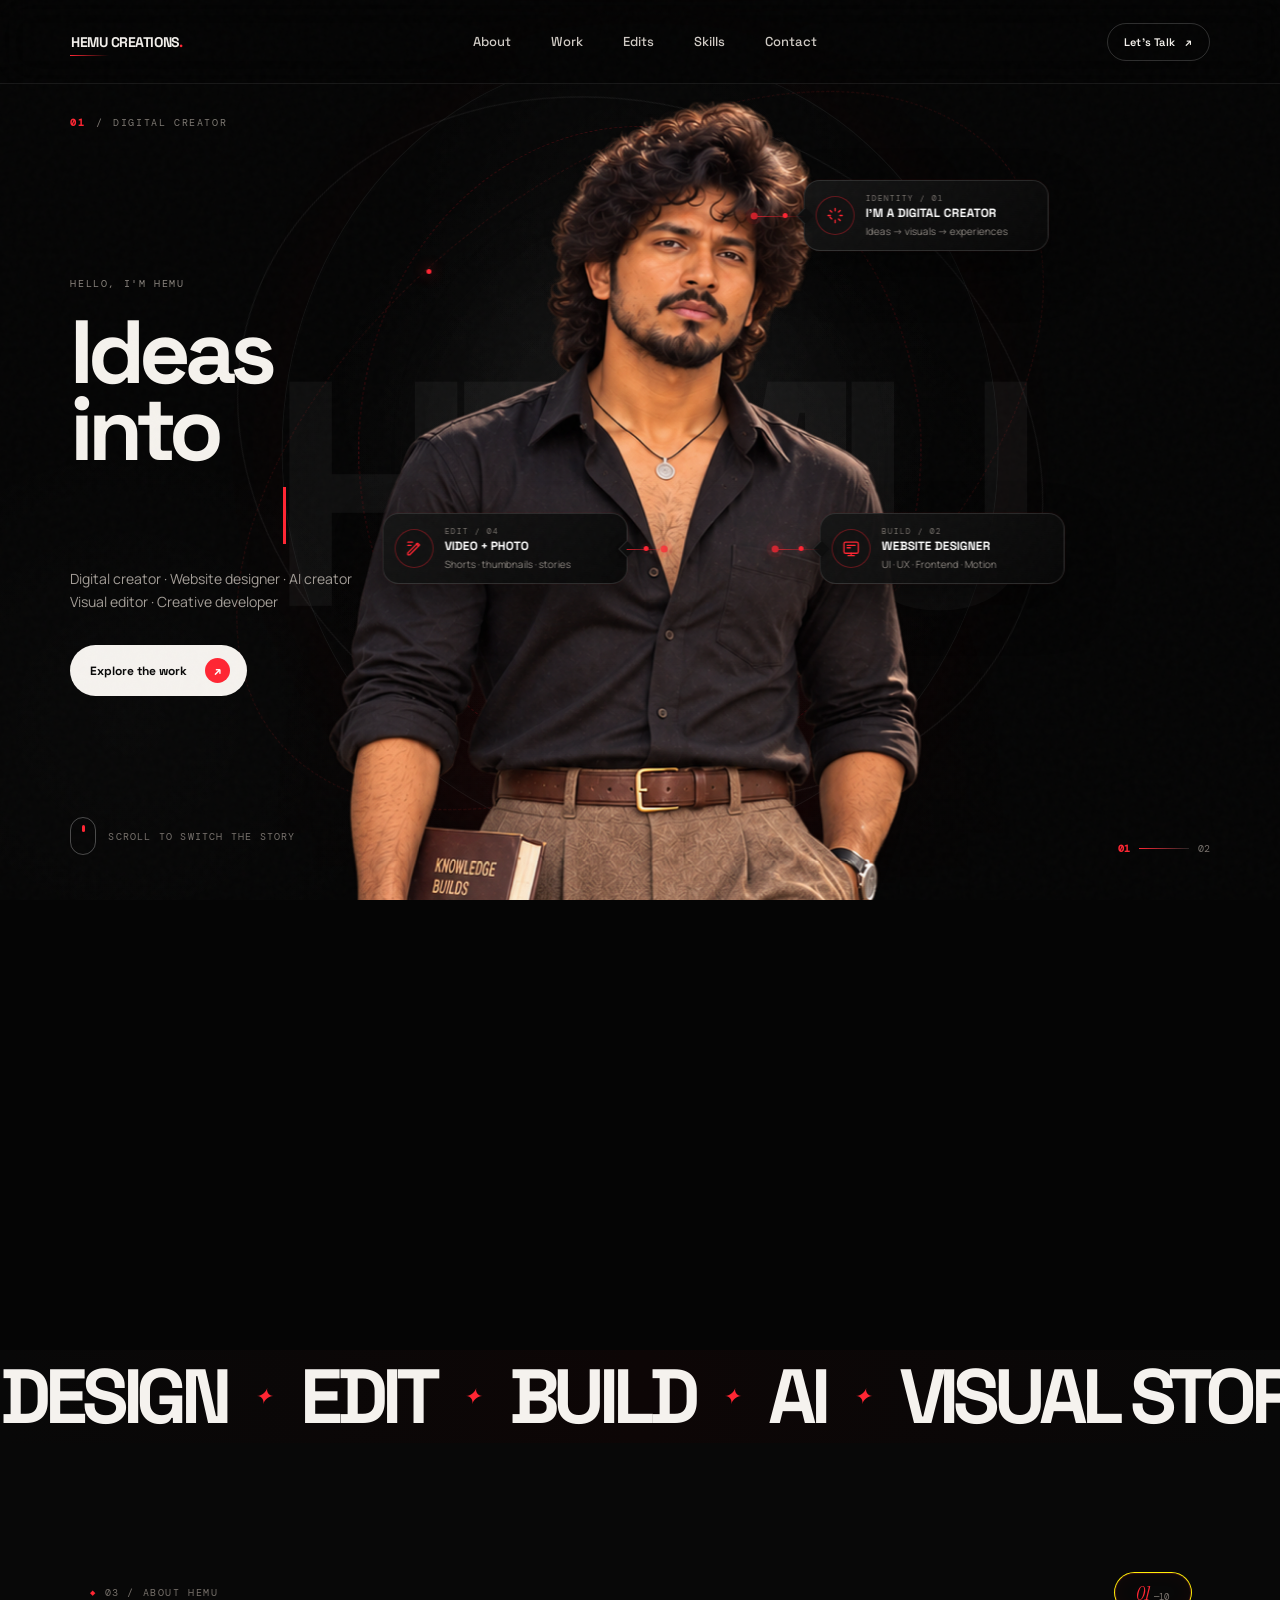
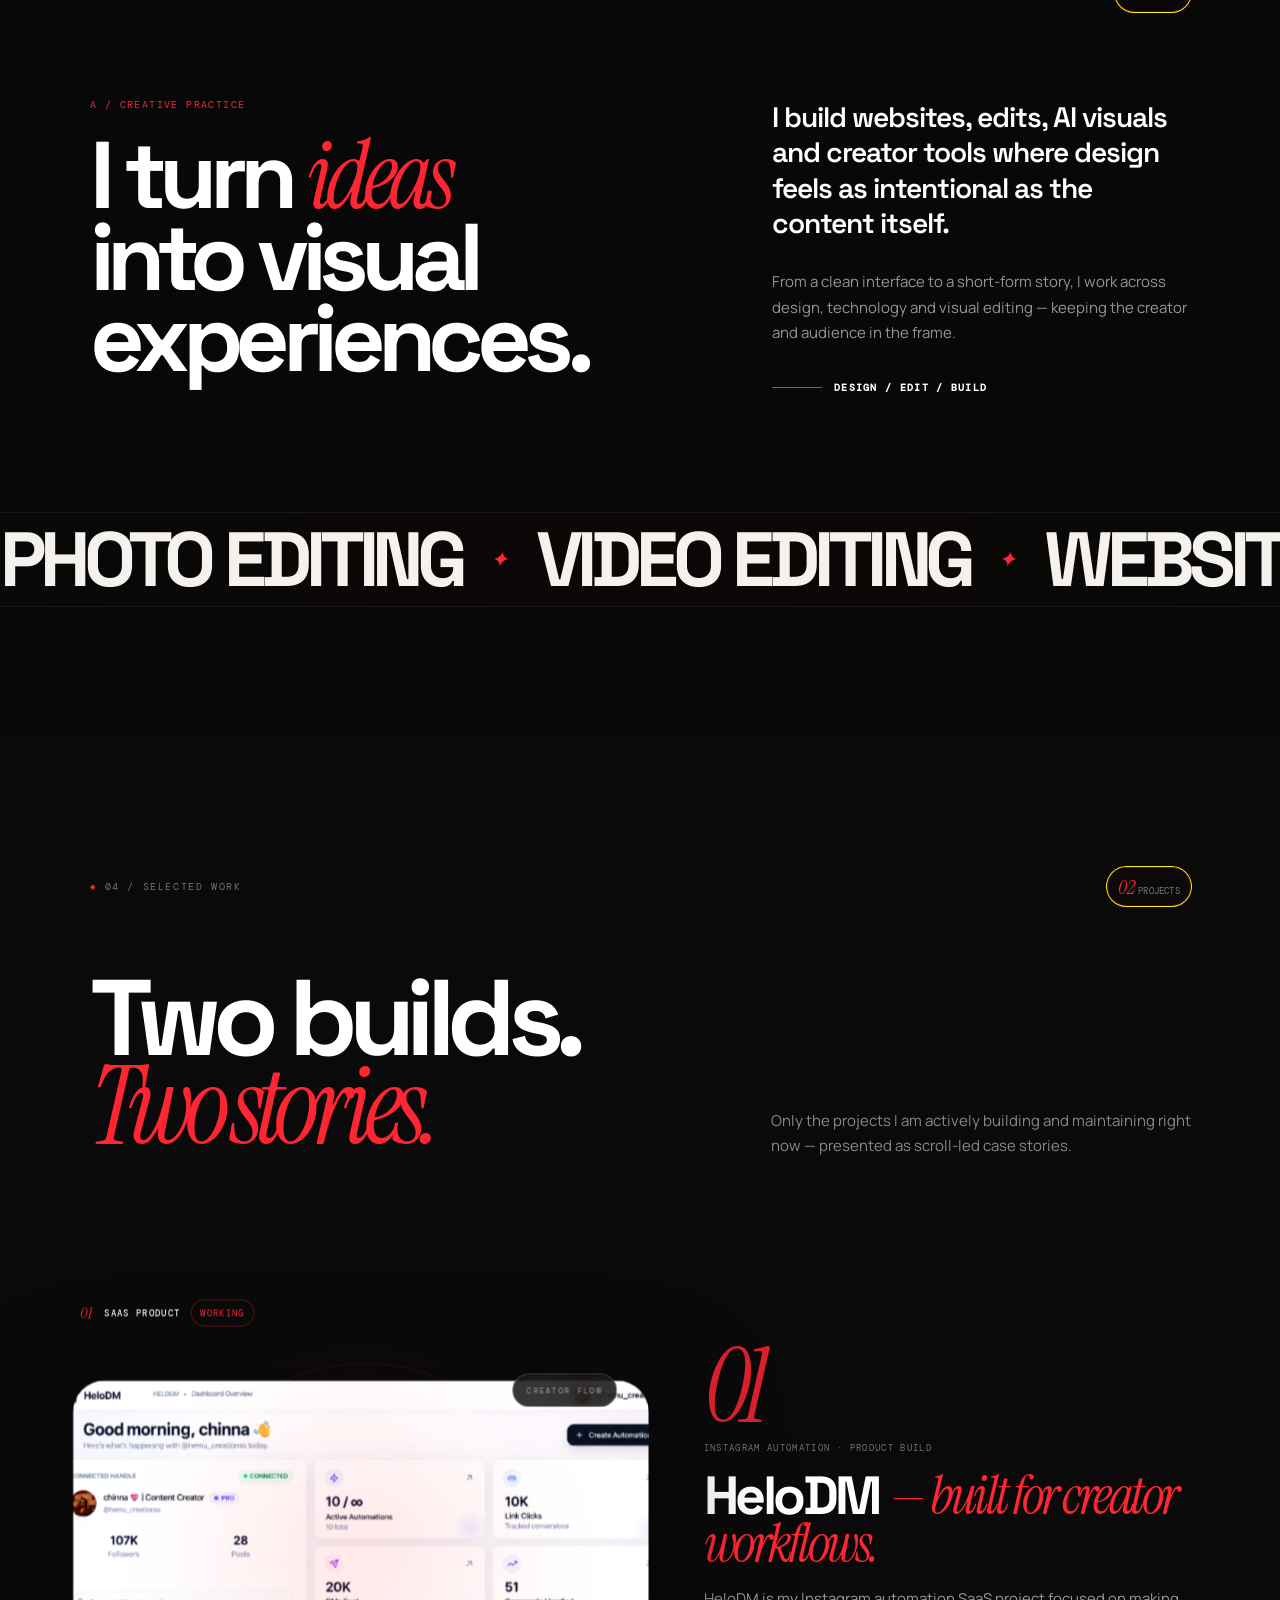
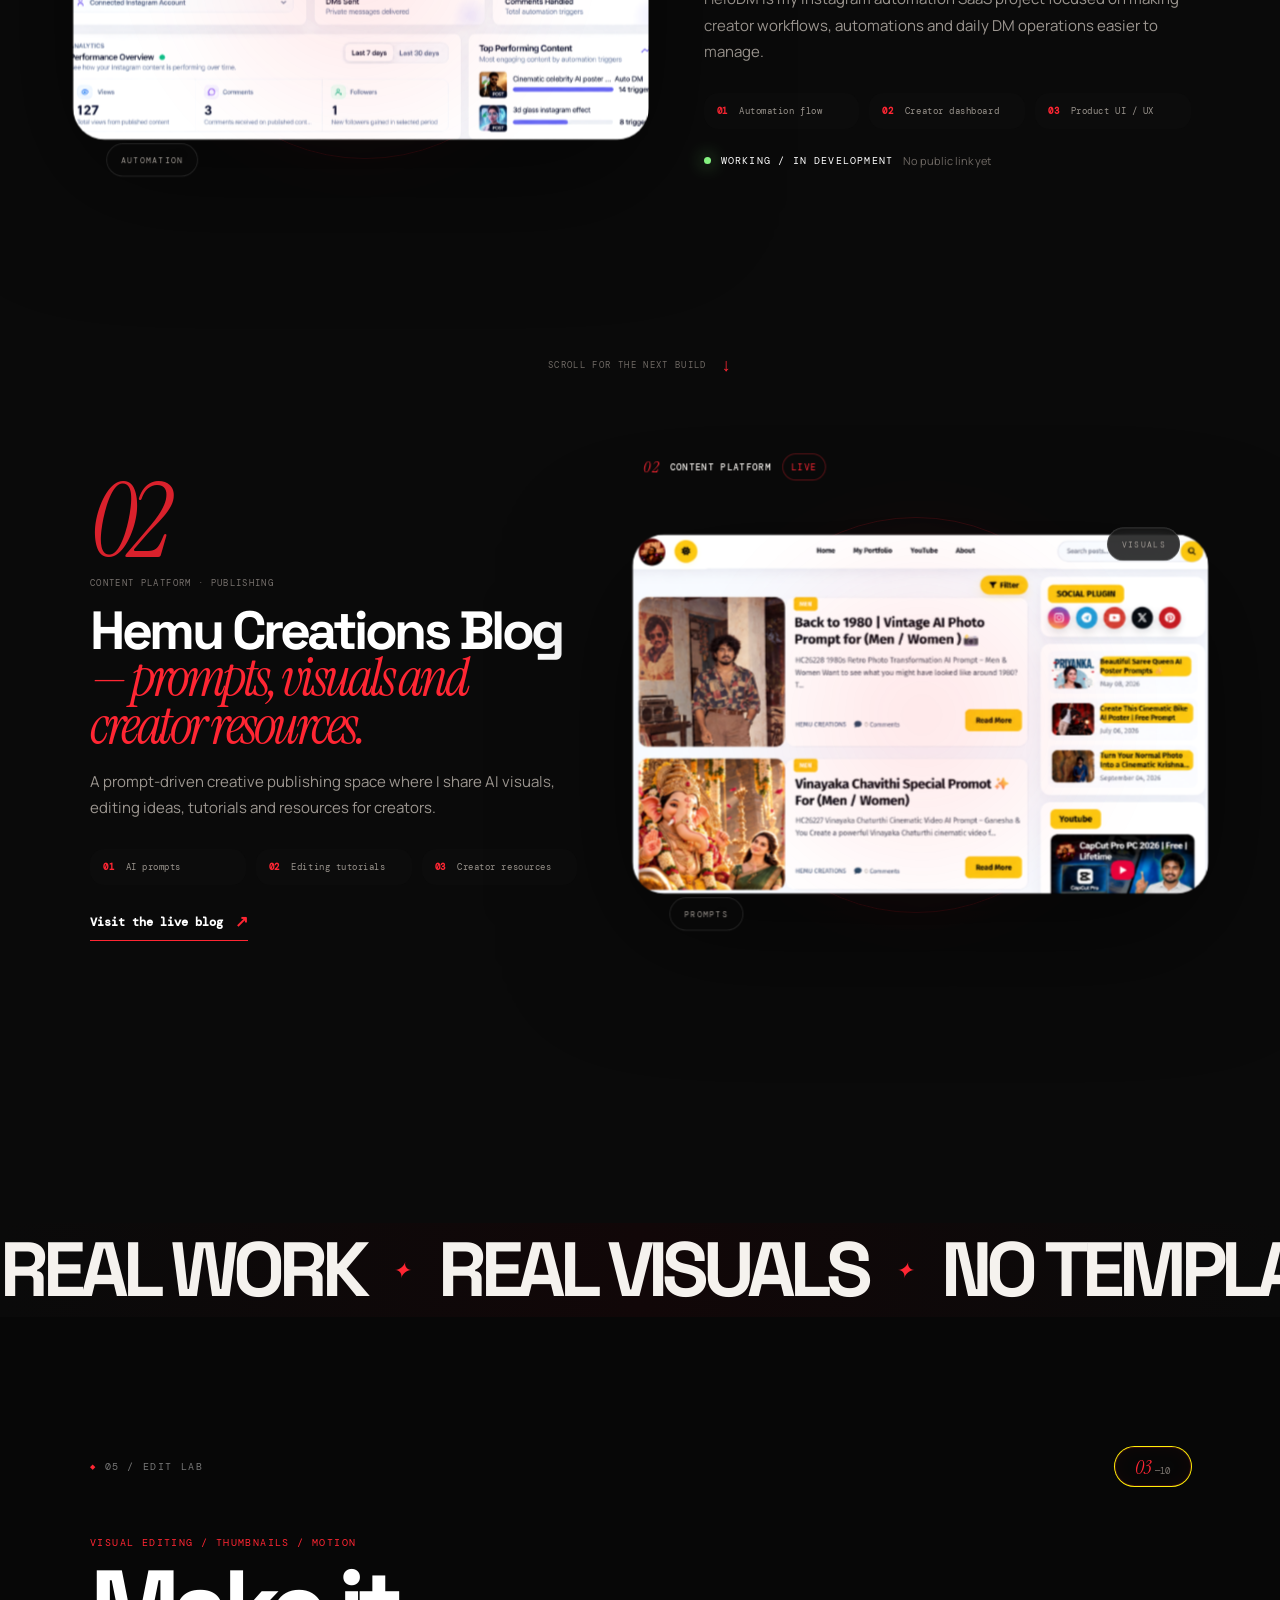
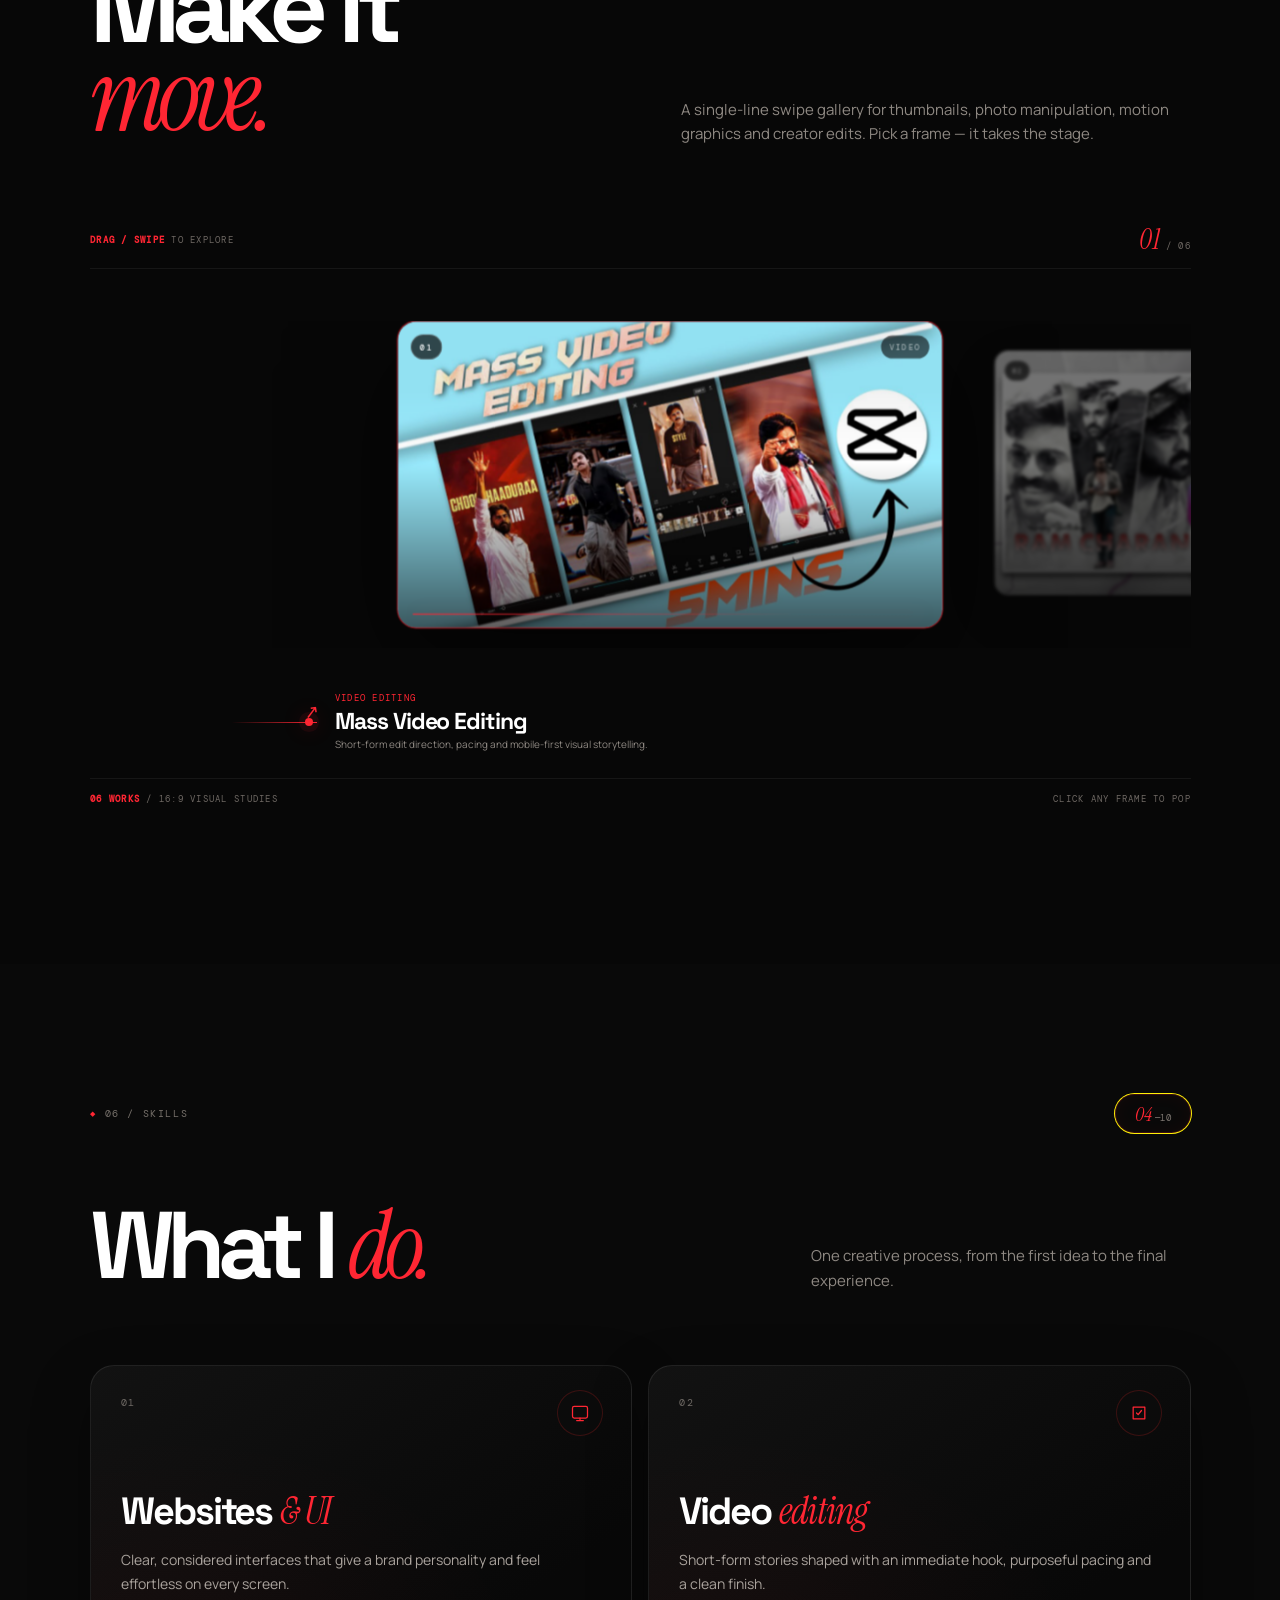
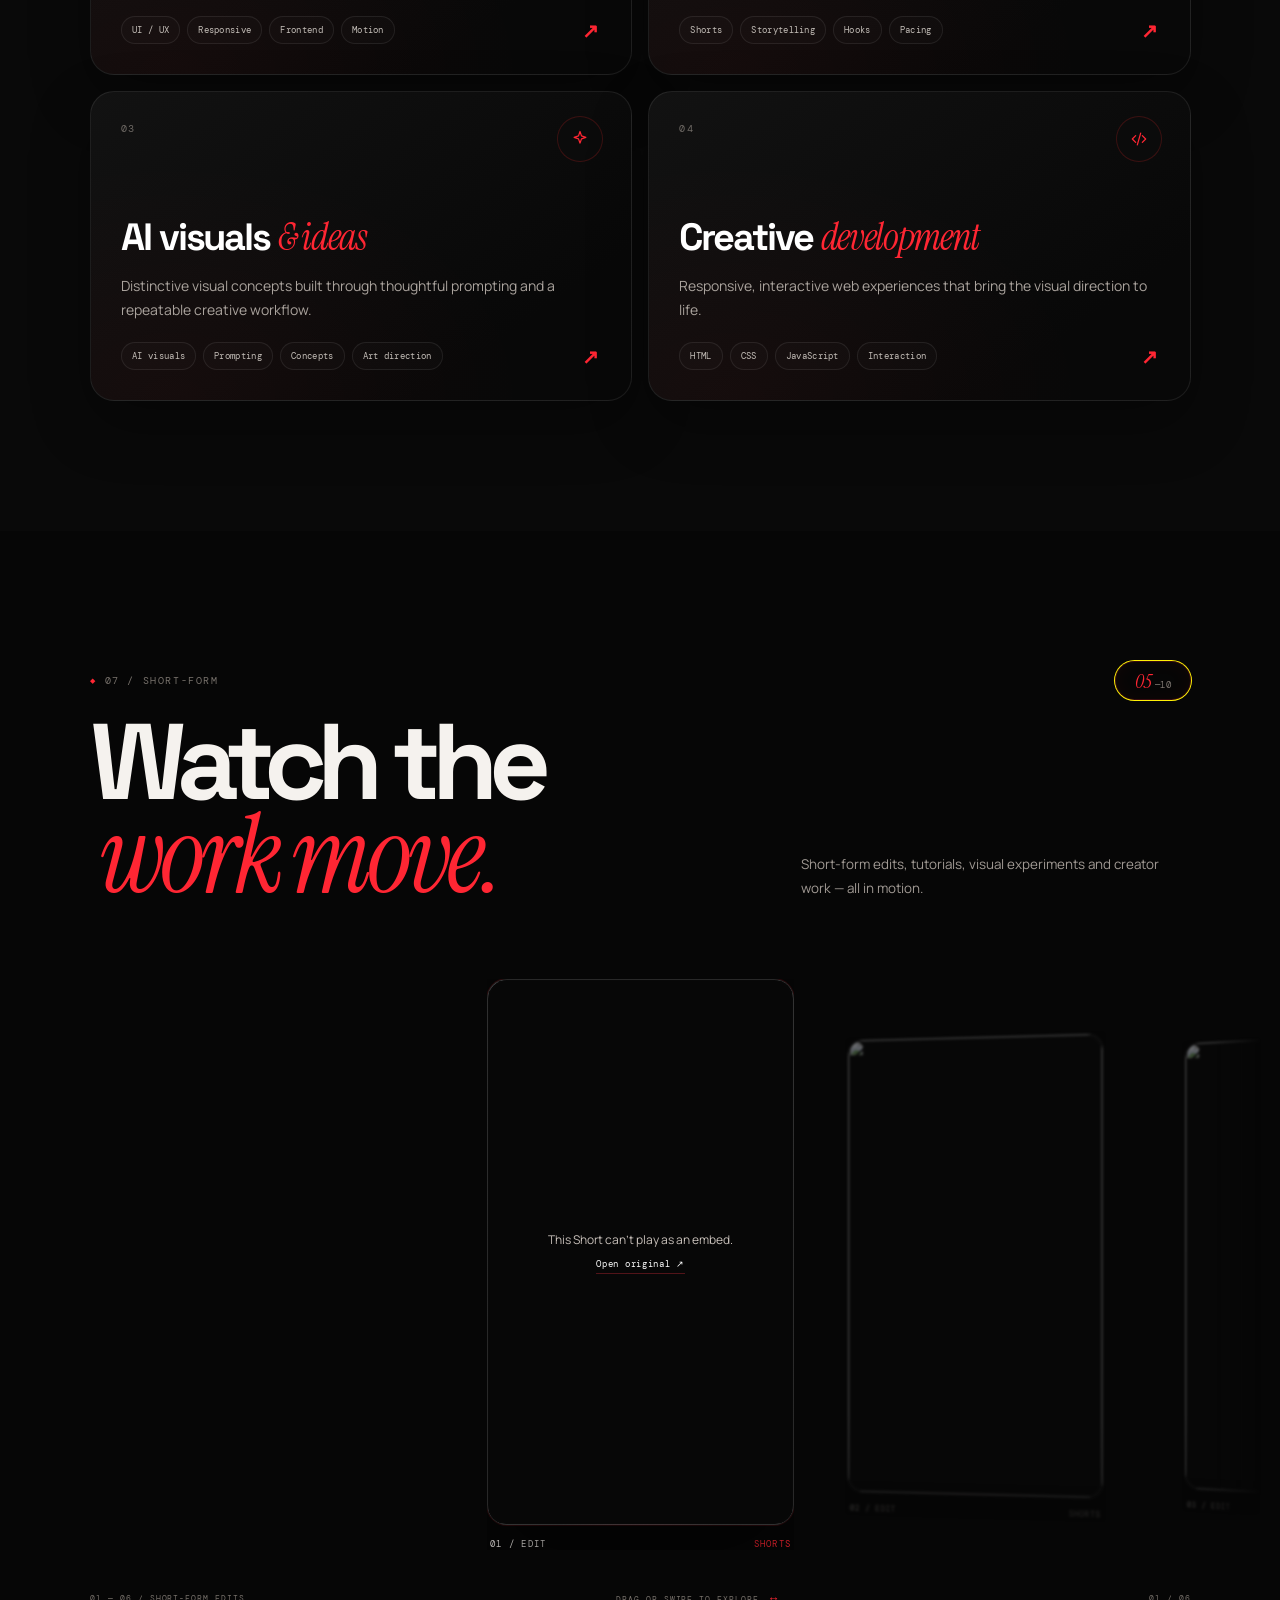
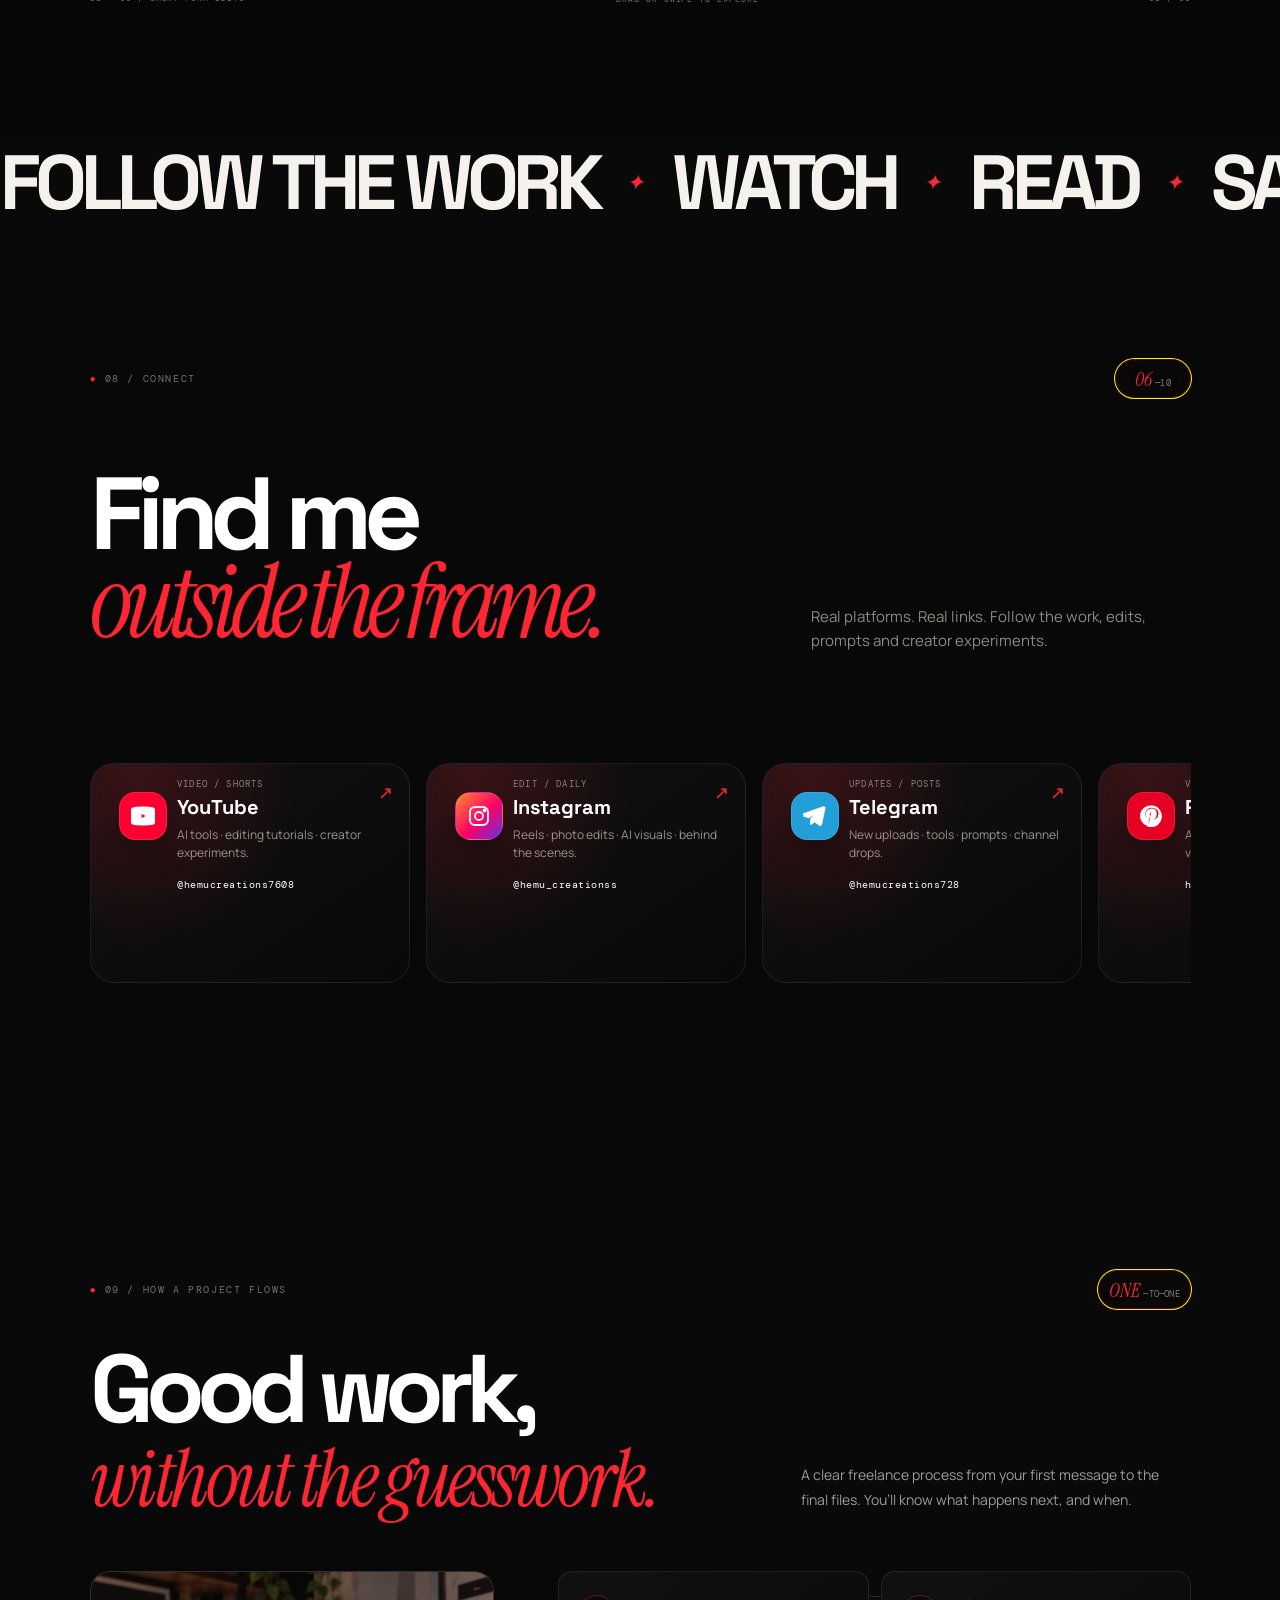
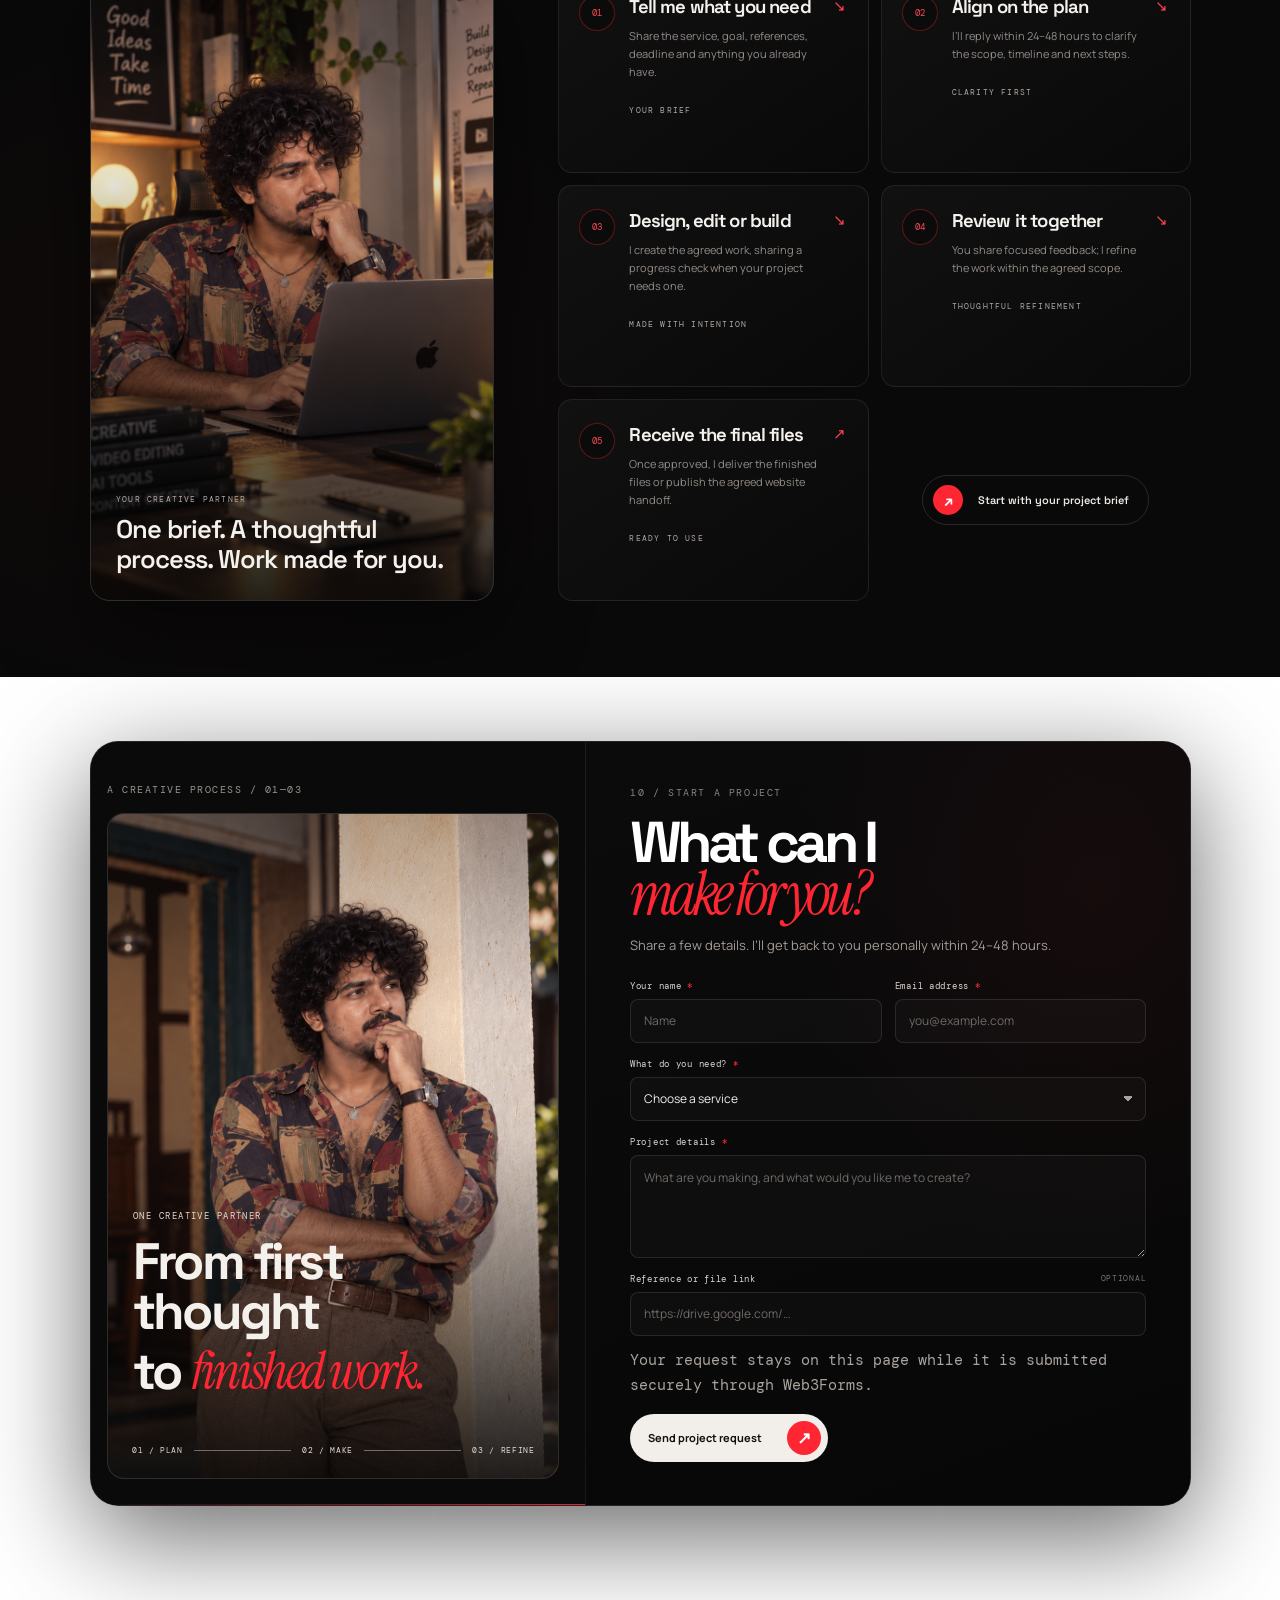
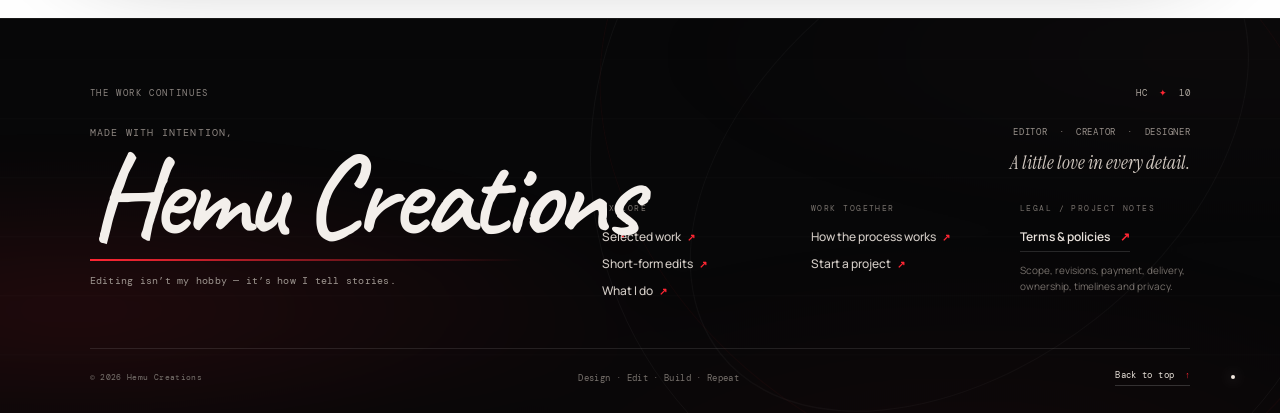
==== commit 7de1b3c4: "Add SEO files" ====
--- a/index.html
+++ b/index.html
@@ -6,6 +6,8 @@
 <meta name="referrer" content="strict-origin-when-cross-origin">
 <meta name="theme-color" content="#070707">
 <title>Hemu Creations — Digital Creator</title>
+<meta name="description" content="Hemu Creations — Digital Creator, Video Editor, Website Designer and AI Creator. Explore creative projects, editing work and digital services.">
+<meta name="robots" content="index, follow">
 <link rel="preconnect" href="https://fonts.googleapis.com">
 <link rel="preconnect" href="https://fonts.gstatic.com" crossorigin>
   <link href="https://fonts.googleapis.com/css2?family=Caveat:wght@500;600;700&family=DM+Mono:wght@400;500&family=Instrument+Serif:ital@0;1&family=Manrope:wght@400;500;600;700;800&family=Space+Grotesk:wght@400;500;600;700&display=swap" rel="stylesheet">
